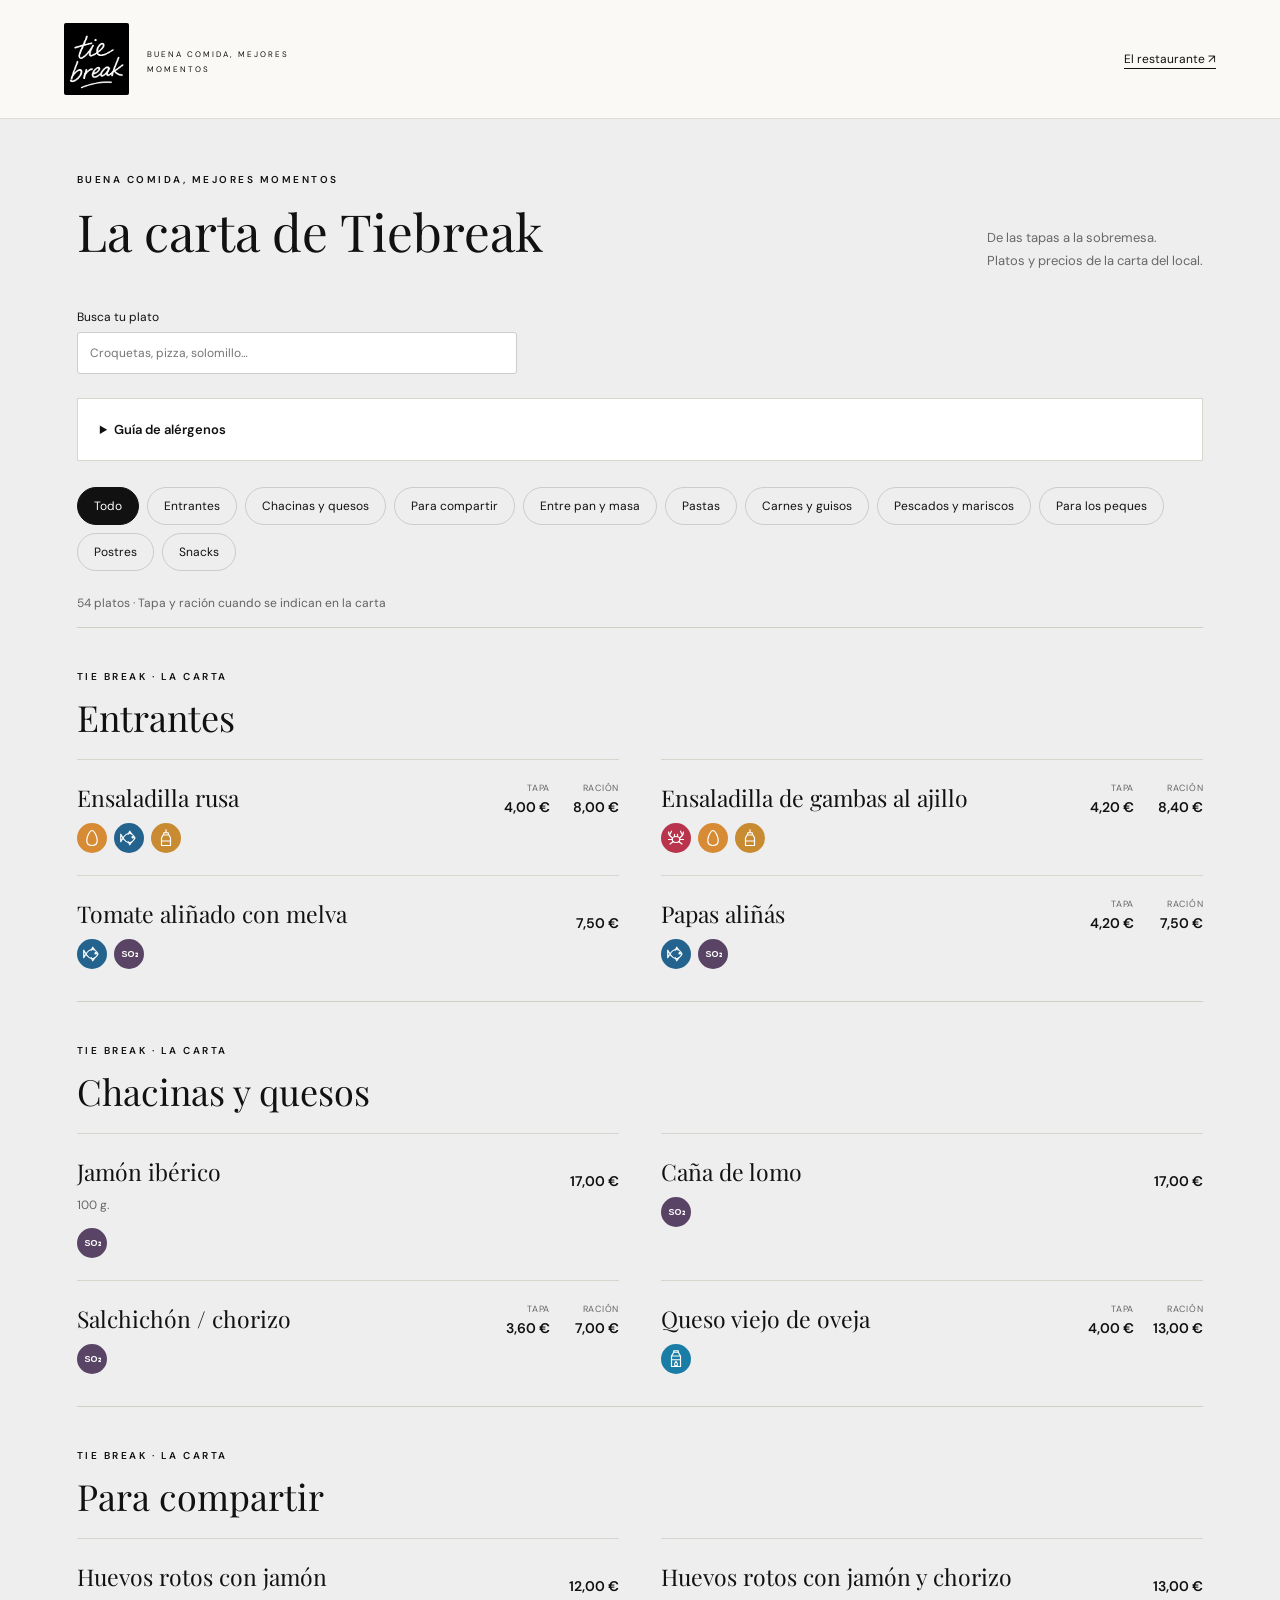
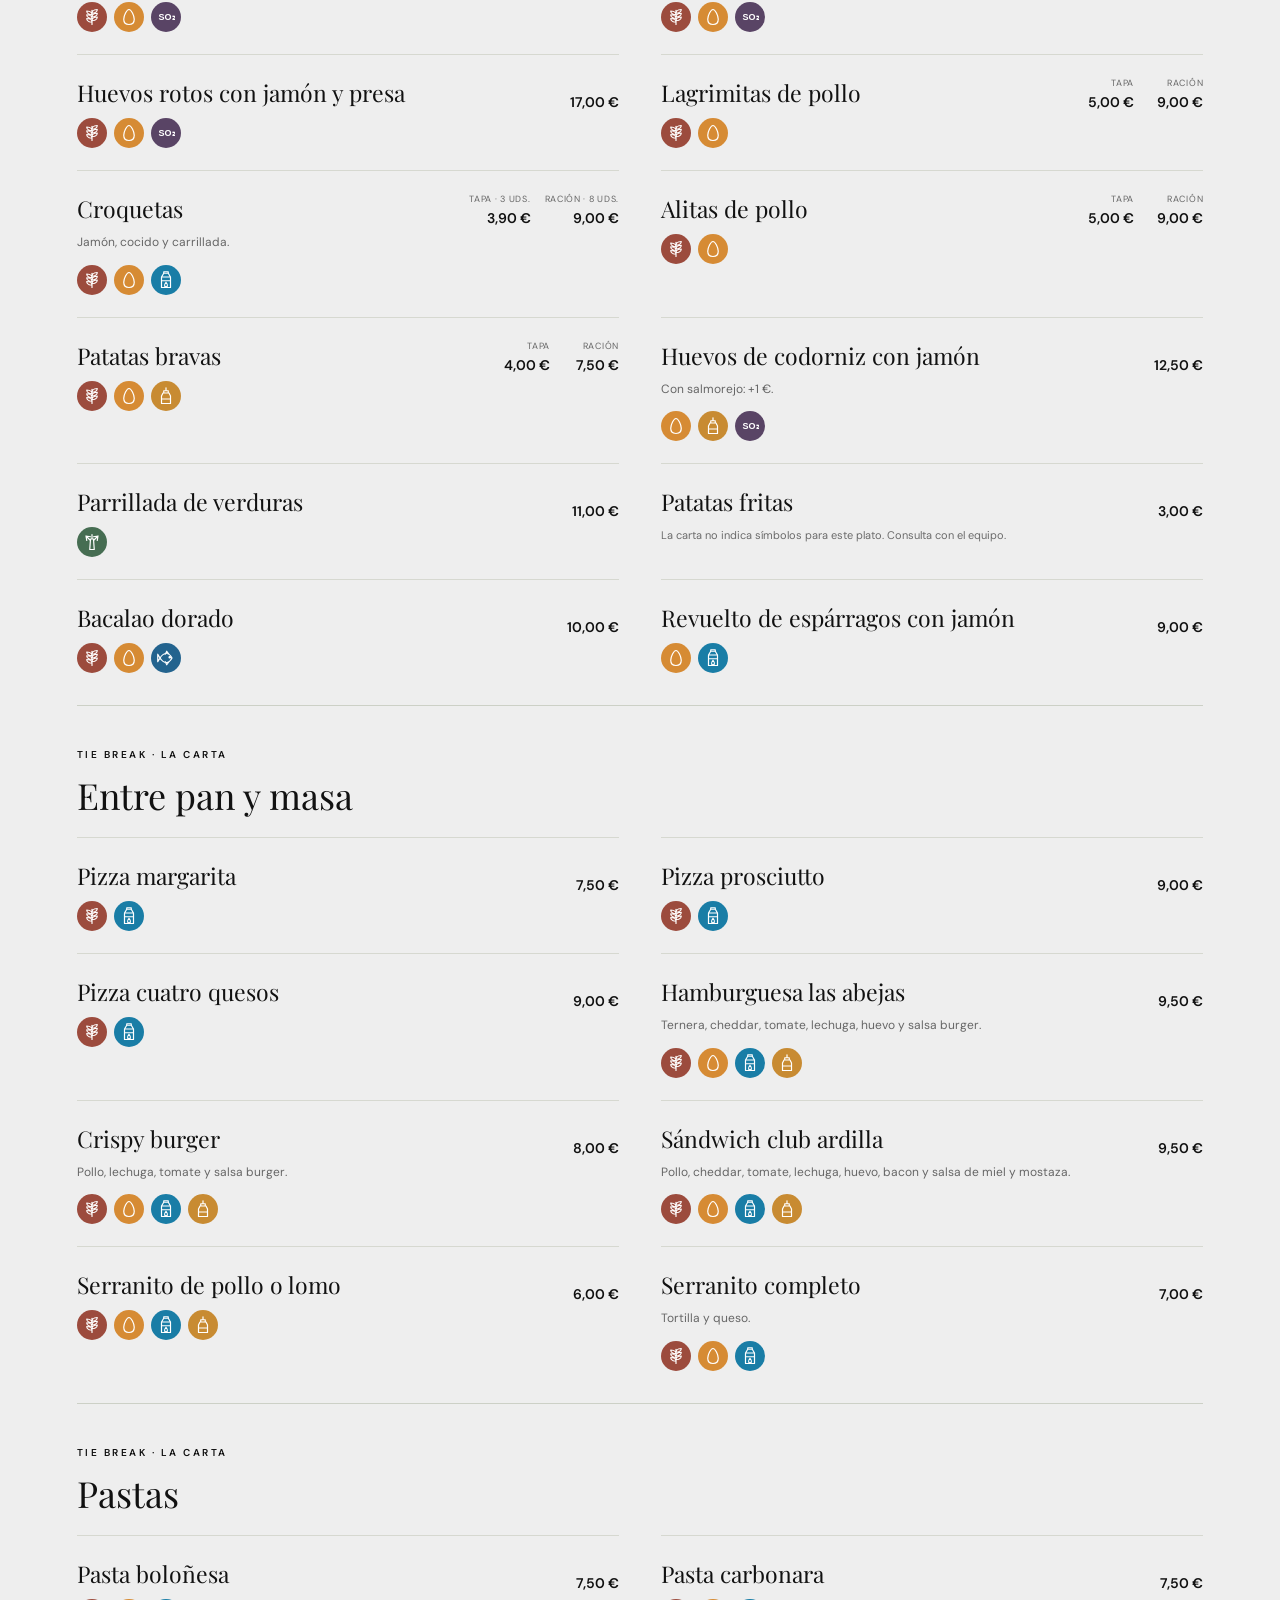
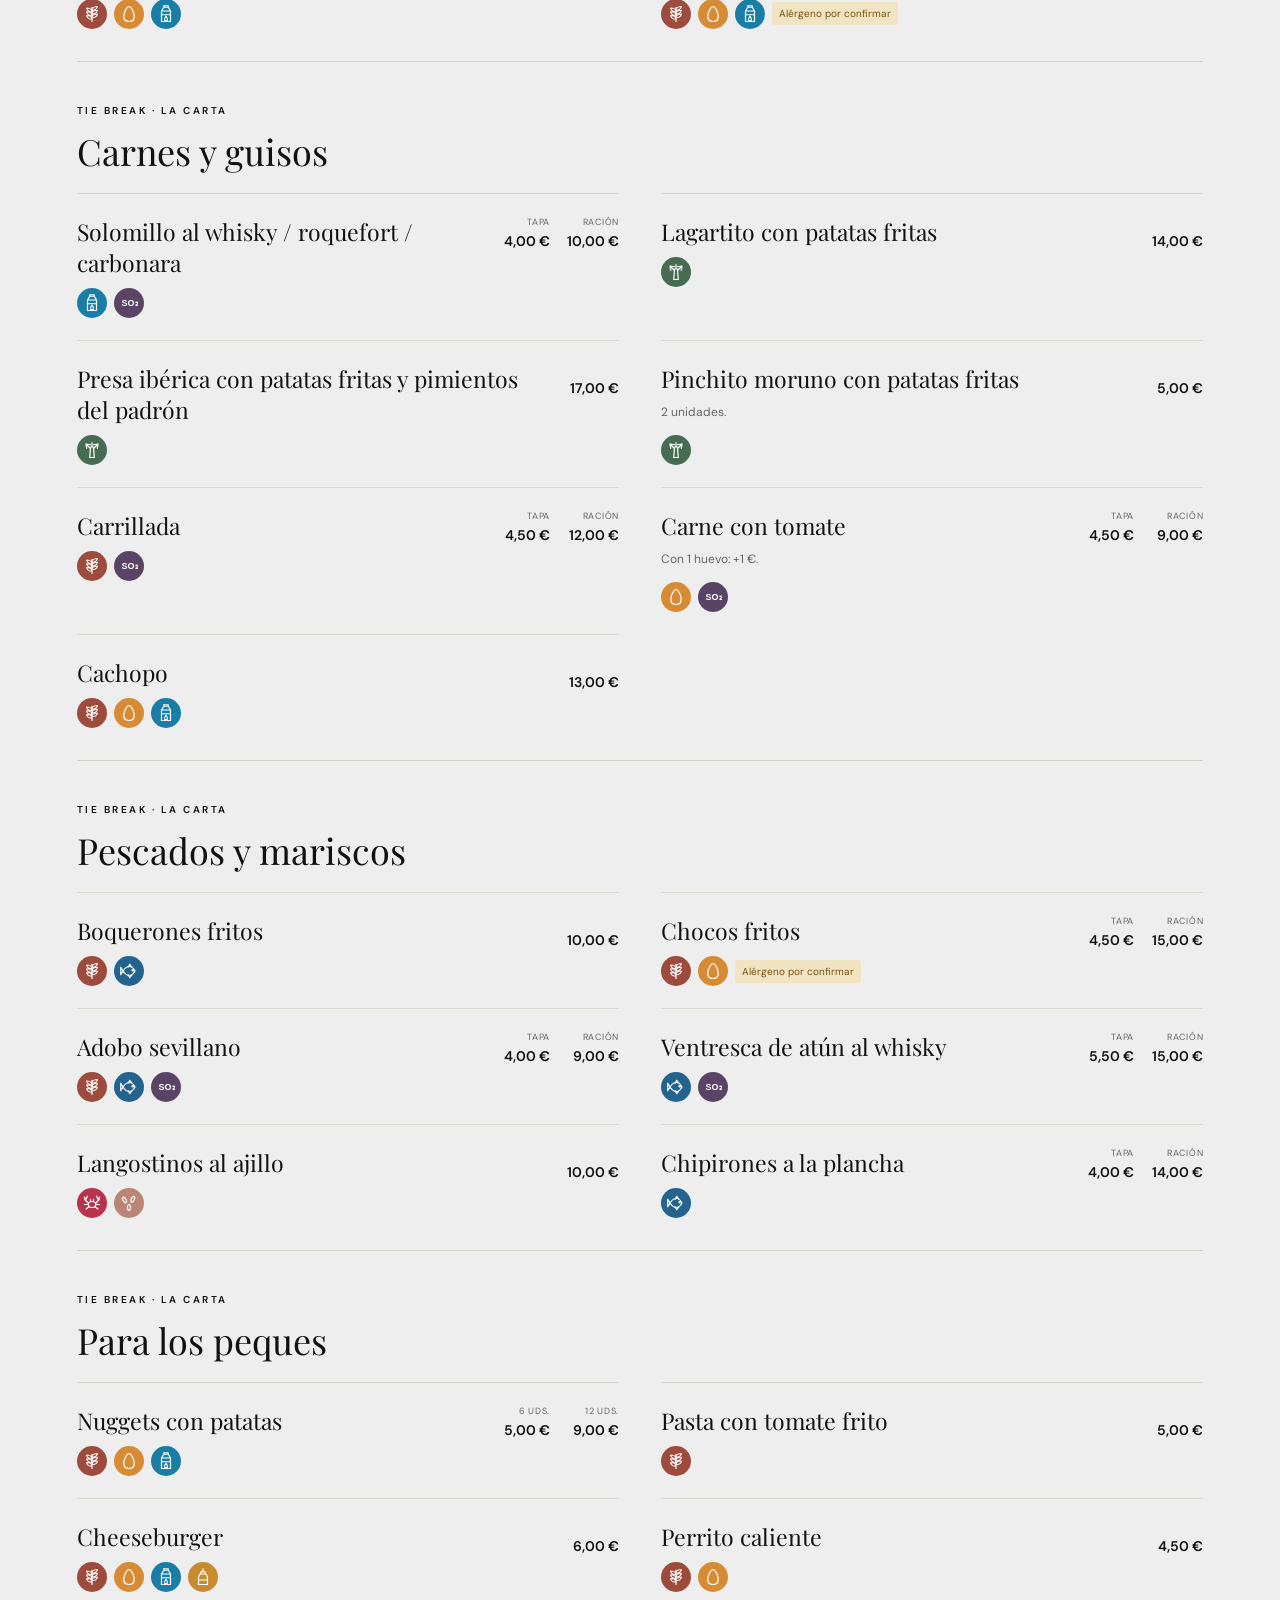
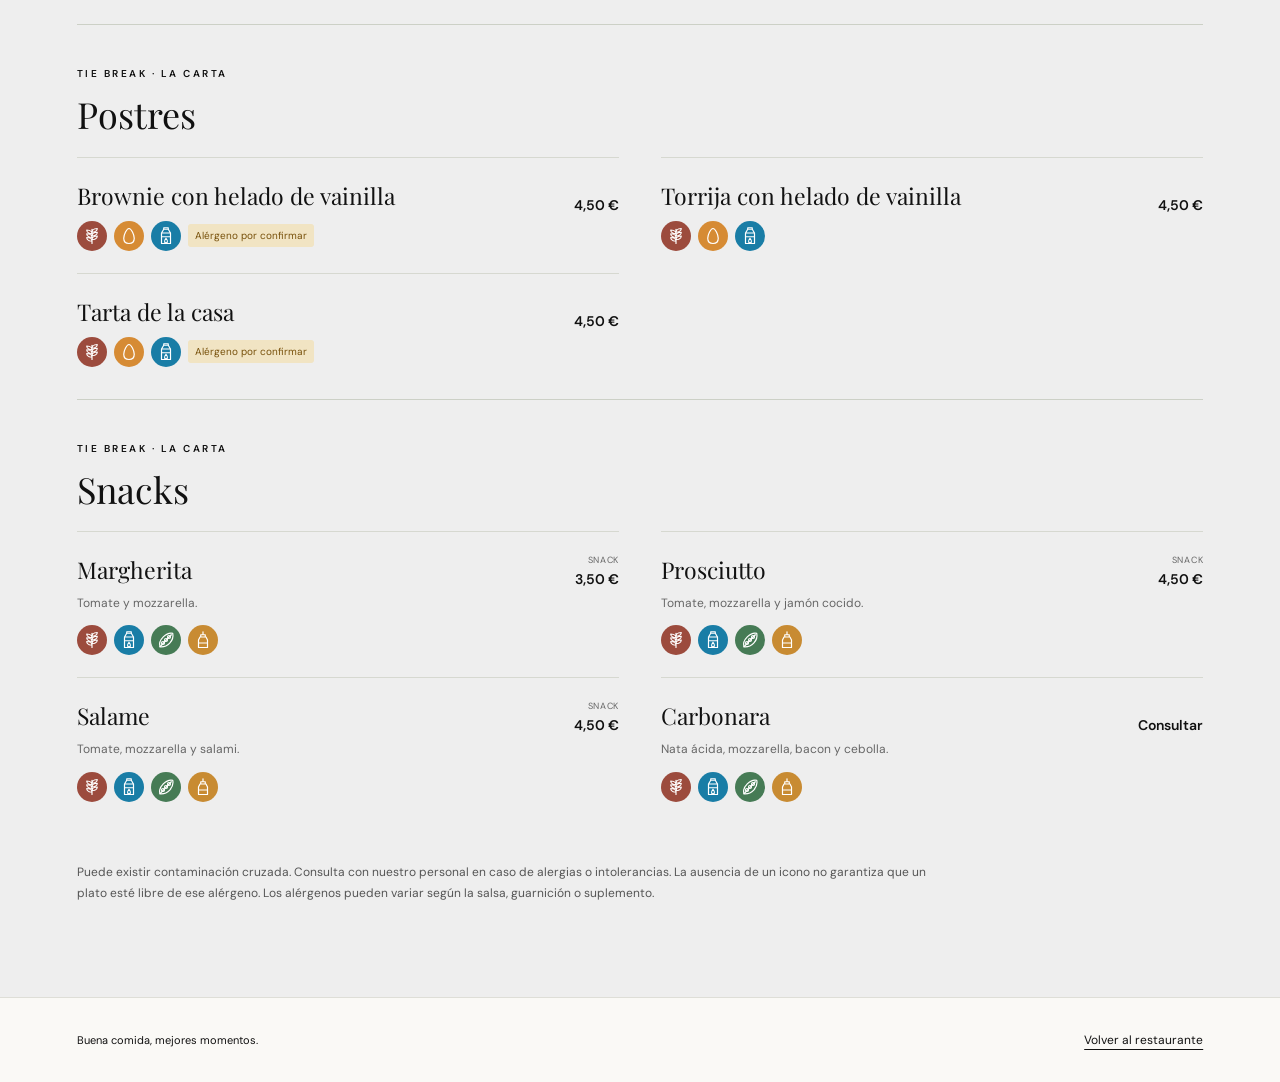
==== carta.html @ eba8cd1f "Simplify menu introduction and allergen guide label" ====
<!doctype html><html lang="es"><head><meta charset="utf-8"><meta name="viewport" content="width=device-width,initial-scale=1"><meta name="theme-color" content="#111"><title>Tiebreak · Restaurante y Club</title><link rel="stylesheet" href="./style.css"><link rel="stylesheet" href="./menu.css"></head><body><header class="compact-header"><a class="brand brand-logo" href="./" aria-label="Tiebreak · Inicio"><img src="./assets/logo.jpg" alt="Tie Break"><span>BUENA COMIDA, MEJORES MOMENTOS</span></a><a href="./" class="quiet">El restaurante ↗</a></header><main id="public" class="table-menu"><section class="menu-section" id="carta"><div class="section-heading"><div><p class="eyebrow">BUENA COMIDA, MEJORES MOMENTOS</p><h2>La carta de Tiebreak</h2></div><p>De las tapas a la sobremesa.<br>Platos y precios de la carta del local.</p></div><div class="menu-toolbar"><label class="menu-search" for="menu-search">Busca tu plato<input id="menu-search" type="search" placeholder="Croquetas, pizza, solomillo…" autocomplete="off"></label></div><details class="allergen-details"><summary>Guía de alérgenos</summary><div class="allergen-legend" id="allergen-legend"></div><p class="muted">Símbolos transcritos de la carta facilitada. Los indicados como «por confirmar» necesitan revisión del local.</p></details><p class="allergen-message" id="allergen-message" role="status" aria-live="polite"></p><div class="filters" id="filters" role="group" aria-label="Categorías de la carta"></div><p class="menu-guide" id="menu-count" role="status" aria-live="polite"></p><div class="menu-catalogue" id="dishes"></div><p class="allergen-warning">Puede existir contaminación cruzada. Consulta con nuestro personal en caso de alergias o intolerancias. La ausencia de un icono no garantiza que un plato esté libre de ese alérgeno. Los alérgenos pueden variar según la salsa, guarnición o suplemento.</p></section></main><footer class="compact-footer"><p>Buena comida, mejores momentos.</p><a class="quiet" href="./">Volver al restaurante</a></footer><script src="./menu-data.js"></script><script src="./menu.js"></script></body></html>
---- style.css ----
@import url('https://fonts.googleapis.com/css2?family=DM+Sans:wght@400;500;600;700&family=Playfair+Display:wght@400;500;600&display=swap');
:root{--green:#153d32;--cream:#f6f4ec;--lime:#dfedaf;--muted:#6b736b}*{box-sizing:border-box}html{scroll-behavior:smooth;scroll-padding-top:100px}body{margin:0;background:var(--cream);color:var(--green);font:15px 'DM Sans',sans-serif}button,input,select,textarea{font:inherit}button,a,input,select,textarea{touch-action:manipulation}a{color:inherit;text-decoration:none}button{cursor:pointer}button:focus-visible,a:focus-visible{outline:3px solid #a0b744;outline-offset:4px}.demo{background:var(--green);color:#e4eccf;text-align:center;padding:9px 15px;font-size:11px;letter-spacing:1px}header{padding:23px 5%;display:flex;align-items:center;justify-content:space-between;background:var(--cream)}.brand{font-size:38px;letter-spacing:-3px;font-style:italic;font-family:Georgia,serif;font-weight:bold}.brand span{display:block;font:8px 'DM Sans',sans-serif;letter-spacing:2px;margin-top:5px}nav{display:flex;align-items:center;gap:28px;font-size:13px}.button{display:inline-block;background:var(--green);color:white;border:0;border-radius:3px;padding:17px 24px;font-weight:500}.small{padding:13px 18px}.quiet{border:0;background:transparent;color:var(--green);font-size:12px;text-decoration:underline;text-underline-offset:5px}.hero{position:relative;min-height:650px;height:76vh;max-height:900px;color:white;margin:0 20px;overflow:hidden}.hero-photo,.hero-shade{position:absolute;width:100%;height:100%;object-fit:cover}.hero-shade{background:linear-gradient(90deg,#08251de8,#08251d60 70%,#08251d20)}.hero-copy{position:relative;padding:100px 6%;max-width:850px}.eyebrow{font-size:10px;letter-spacing:2.5px;font-weight:600;line-height:1.8}h1,h2,h3{font-family:'Playfair Display',Georgia,serif;font-weight:400}h1{font-size:clamp(42px,5.7vw,82px);line-height:1.08;letter-spacing:-2px;margin:22px 0}h2{font-size:clamp(35px,4vw,56px);line-height:1.12;margin:14px 0 25px}.hero-copy>p:not(.eyebrow){line-height:1.9;color:#e3e7de;margin-bottom:32px}.hero .button{background:var(--lime);color:var(--green)}.hero-link{margin-left:28px;font-size:13px;border-bottom:1px solid #ffffff70;padding-bottom:7px}.hero-foot{position:absolute;bottom:28px;left:6%;right:6%;display:flex;justify-content:space-between;border-top:1px solid #ffffff40;padding-top:20px;font-size:10px;letter-spacing:1.5px}.intro{position:relative;text-align:center;padding:90px 20px;max-width:720px;margin:auto}.intro>p:not(.eyebrow){max-width:490px;margin:auto;line-height:1.9;color:var(--muted)}.intro img{width:42px;height:72px;object-fit:cover;margin-top:25px}.menu-section{padding:65px 6% 80px;background:#eceee4}.section-heading{display:flex;align-items:end;justify-content:space-between}.section-heading>p{line-height:1.8;color:var(--muted);font-size:13px}.filters,.tabs{display:flex;gap:8px;flex-wrap:wrap;margin:20px 0 30px}.filters button,.tabs button{border:1px solid #c4cdbe;background:transparent;color:var(--green);border-radius:30px;padding:11px 21px}.filters .active,.tabs .active{background:var(--green);color:white;border-color:var(--green)}.dish-grid{display:grid;grid-template-columns:repeat(3,1fr);gap:26px}.dish{background:var(--cream)}.dish img{width:100%;height:230px;object-fit:cover}.dish-body{padding:22px}.dish-title{display:flex;justify-content:space-between;gap:15px}.dish h3{font-size:24px;margin:0}.dish p{font-size:13px;color:var(--muted);line-height:1.7;margin-bottom:0}.tag{font-size:9px;letter-spacing:1px;display:block;margin-bottom:10px;color:#6c7952}.muted{color:var(--muted);font-size:12px;line-height:1.8}.reservation{padding:90px 8%;display:grid;grid-template-columns:1fr 1fr;gap:80px;background:var(--green);color:var(--cream)}.reservation p{line-height:1.8}.reservation-note{font-size:12px;line-height:1.8;max-width:330px;color:#c5d4c7;margin-top:40px}label{display:block;font-size:12px;margin-bottom:17px}input,select,textarea{display:block;width:100%;border:1px solid #c9d1c3;background:#fffdf6;color:var(--green);padding:12px;border-radius:3px;margin-top:7px;min-width:0}textarea{resize:vertical;min-height:75px}.form-row{display:flex;gap:14px}.form-row>*{flex:1;min-width:0}.reservation .button{background:var(--lime);color:var(--green);width:100%}footer{padding:40px 6%;display:flex;justify-content:space-between;align-items:center;gap:20px}footer p,footer span{font-size:11px}#team{padding:50px 6%;min-height:80vh}.team-heading{display:flex;align-items:center;justify-content:space-between;gap:25px}.team-heading h1{font-size:50px}.notice{padding:16px;background:#e6e8d8;border-left:3px solid #86975a;font-size:12px;line-height:1.7}.stats{display:grid;grid-template-columns:repeat(4,1fr);gap:15px;margin-bottom:25px}.stat,.panel{background:white;padding:25px;border:1px solid #dfe3d8;border-radius:5px}.stat strong{font:40px Georgia;display:block;margin-top:14px}.stat span{font-size:12px;color:var(--muted)}.panel{margin-bottom:20px}.panel h2{font-size:29px}.panel h3{font-size:23px}.table-wrap{overflow:auto}table{width:100%;border-collapse:collapse;text-align:left;white-space:nowrap;font-size:13px}th,td{padding:14px 10px;border-bottom:1px solid #e5e9df}th{font-size:10px;text-transform:uppercase;letter-spacing:1px;color:var(--muted)}td button{background:#eef1e7;color:var(--green);border:1px solid #d4ddce;padding:7px 12px;border-radius:3px;margin:2px}.badge{display:inline-block;padding:5px 10px;border-radius:20px;background:#e9efdc;font-size:11px}.warning{background:#fff0d4;color:#82530a}.team-form{max-width:800px}.split{display:grid;grid-template-columns:1fr 1fr;gap:22px}#toast{position:fixed;bottom:25px;right:25px;background:var(--green);color:white;padding:16px 24px;border-radius:4px;box-shadow:0 4px 25px #0003;display:none;max-width:85vw;z-index:20}[hidden]{display:none!important}@media(min-width:1500px){body{max-width:1800px;margin:auto}}@media(max-width:900px){nav{gap:14px}.hero-copy{padding-top:95px}.dish-grid{grid-template-columns:repeat(2,1fr)}.reservation{gap:30px;padding:60px 6%}.stats{grid-template-columns:repeat(2,1fr)}.split{grid-template-columns:1fr}footer{flex-wrap:wrap}}@media(max-width:600px){header{padding:16px 5%;align-items:flex-start}.brand{font-size:31px}nav{justify-content:flex-end;flex-wrap:wrap;max-width:210px;gap:13px}nav>a:first-child,nav>a:nth-child(2){display:none}nav .button{font-size:11px;padding:10px}.quiet{font-size:11px}.demo{font-size:9px;letter-spacing:.3px}.hero{margin:0 10px;min-height:590px;height:78vh}.hero-copy{padding:80px 7%}.hero-copy h1{font-size:48px}.hero-link{display:block;width:max-content;margin:24px 0}.hero-foot span:last-child{display:none}.hero-foot{font-size:8px}.intro{padding:65px 25px}.section-heading{display:block}.dish-grid{grid-template-columns:1fr;gap:18px}.dish img{height:240px}.filters{gap:6px}.filters button{padding:9px 13px;font-size:12px}.reservation{grid-template-columns:1fr;gap:30px}.reservation-note{margin-top:20px}.form-row{flex-wrap:wrap}.form-row label{flex-basis:40%}.team-heading{display:block}.team-heading h1{font-size:39px}.team-heading .button{margin-bottom:25px}.panel{padding:17px}.stat{padding:18px}.tabs button{font-size:12px;padding:10px 14px}footer{display:block}footer span{line-height:1.8;display:block}}

/* Tie Break brand: original white mark on black. */
:root{--green:#111;--cream:#faf9f6;--lime:#fff;--muted:#686868}
.brand-logo{display:flex;align-items:center;gap:18px;letter-spacing:0}.brand-logo img{width:65px;height:72px;object-fit:cover;object-position:center;background:#000;border-radius:2px}.brand-logo span{max-width:150px;line-height:1.8;letter-spacing:2px;font-size:8px}
.hero-shade{background:linear-gradient(90deg,#000e,#0007 70%,#0003)}.hero-copy>p:not(.eyebrow){color:#e8e8e8}.demo{color:#eee}.menu-section{background:#eee}.filters button,.tabs button{border-color:#ccc}.reservation-note{color:#d4d4d4}.notice{background:#eee;border-color:#111}.badge{background:#ececec}.badge.warning{background:#f2e5c7}.team-tools{display:flex;align-items:center;gap:22px;flex-wrap:wrap;margin:20px 0;font-size:12px}.team-tools span{margin-right:auto;color:#666}.booking-privacy{color:#ddd}.email-preview{margin:18px 0;padding:16px;border:1px solid #ddd;background:#fafafa}.email-preview summary{cursor:pointer;font-size:12px;line-height:1.8}.email-preview pre{white-space:pre-wrap;overflow-wrap:anywhere;font:13px/1.8 'DM Sans',sans-serif}.panel p{line-height:1.8}.panel .notice a{text-decoration:underline}.panel ol{padding-left:20px;line-height:2}button:disabled{opacity:.55;cursor:wait}
dialog{border:1px solid #ddd;border-radius:8px;padding:36px;max-width:470px;width:calc(100% - 30px);color:#111;background:#faf9f6}dialog::backdrop{background:#0009}.dialog-close{position:absolute;right:15px;top:10px;border:0;background:none;font-size:30px}.login-logo{height:100px;width:72px;object-fit:cover}dialog h2{font-size:36px}dialog p{line-height:1.8;font-size:13px}dialog .button{margin-top:16px;width:100%;text-align:center}
@media(max-width:600px){.brand-logo img{width:50px;height:60px}.brand-logo span{display:none}nav{max-width:230px}.team-tools{gap:16px}.hero-copy{padding-top:75px}.email-preview{padding:12px}}

/* Public menu and staff space have separate entry points. */
.compact-header{border-bottom:1px solid #deded7}.table-menu .menu-section{padding-top:42px;min-height:75vh}.compact-footer{padding-top:24px;padding-bottom:24px;border-top:1px solid #deded7}.staff-welcome{min-height:75vh;display:grid;place-items:center;padding:45px 20px}.staff-login-card{max-width:520px;width:100%;background:white;border:1px solid #ddd;padding:45px}.staff-login-card h1{font-size:52px}.staff-login-card>p{line-height:1.8}.staff-login-card .button{display:block;text-align:center;margin:25px 0}.staff-access-note{font-size:11px;color:#777}.staff-login-card .button[hidden]{display:none}@media(max-width:600px){.compact-header{align-items:center}.staff-login-card{padding:30px 24px}.staff-login-card h1{font-size:40px}.table-menu .menu-section{padding-top:28px}}
---- menu.css ----
.menu-toolbar{display:flex;align-items:center;justify-content:space-between;gap:24px;flex-wrap:wrap;margin:24px 0}.menu-search{max-width:440px;flex:1;min-width:230px;margin:0}.menu-search input{background:#fff;margin-top:7px;border-color:#ccc}.menu-reference-links{display:flex;gap:16px;flex-wrap:wrap;font-size:12px}.menu-reference-links a{text-decoration:underline;text-underline-offset:5px}.menu-guide{font-size:12px;line-height:1.8;color:#626262}.menu-catalogue{display:block}.menu-category{padding:30px 0 10px;border-top:1px solid #ccd0c6}.menu-category-title{margin-bottom:20px}.menu-category-title h3{font-size:36px;margin:5px 0 12px;line-height:1.2}.menu-items{display:grid;grid-template-columns:repeat(2,minmax(0,1fr));column-gap:42px}.menu-item{display:flex;justify-content:space-between;gap:18px;padding:22px 0;border-top:1px solid #d6d8d0}.menu-item-main{flex:1;min-width:0}.menu-item h4{font-family:'Playfair Display',Georgia,serif;font-size:23px;font-weight:400;line-height:1.35;margin:0 0 8px}.menu-item p{font-size:12px;line-height:1.7;color:#666;margin:0 0 12px}.menu-prices{display:flex;gap:14px;align-items:start;flex-shrink:0;text-align:right}.menu-prices>div{display:flex;flex-direction:column;min-width:55px}.menu-prices span{font-size:9px;text-transform:uppercase;letter-spacing:.7px;min-height:16px;color:#666}.menu-prices strong{font-size:14px;white-space:nowrap;font-weight:600}.allergen-row{display:flex;align-items:center;gap:7px;flex-wrap:wrap;margin-top:10px}.allergen-badge{position:relative;display:inline-flex;align-items:center;justify-content:center;flex-shrink:0;width:30px;height:30px;min-width:30px;border:0;border-radius:50%;background:var(--allergen-color);color:#fff;cursor:help;padding:6px}.allergen-badge svg{width:100%;height:100%}.allergen-tooltip{display:none;position:absolute;z-index:5;bottom:calc(100% + 7px);left:50%;transform:translateX(-50%);background:#111;color:white;padding:5px 9px;font-size:11px;white-space:nowrap;border-radius:3px;pointer-events:none}.allergen-badge:hover .allergen-tooltip,.allergen-badge:focus .allergen-tooltip{display:block}.allergen-review{font-size:10px;color:#77500a;background:#f1e4c3;padding:5px 7px;border-radius:3px}.allergen-unspecified{font-size:11px;color:#6b6b6b;line-height:1.5}.allergen-details{background:#fff;padding:22px;margin:15px 0 26px;border:1px solid #d6d8d0}.allergen-details summary{font-weight:600;font-size:13px;cursor:pointer}.allergen-legend{display:grid;grid-template-columns:repeat(4,minmax(0,1fr));gap:16px 20px;margin-top:24px}.legend-item{display:flex;align-items:center;gap:9px;font-size:11px}.allergen-message{font-size:12px;min-height:22px;line-height:1.8;margin:16px 0 0;color:#555}.allergen-message:empty{display:none}.menu-empty{padding:30px;text-align:center;background:white}.allergen-warning{font-size:12px;line-height:1.8;color:#555;max-width:850px;margin-top:28px}.menu-section .section-heading>p{max-width:370px}.menu-section .filters{margin-bottom:22px}.menu-section .filters button{font-size:12px;padding:10px 16px}.menu-reference-links a:hover{text-decoration-thickness:2px}
@media(max-width:1100px){.menu-items{grid-template-columns:1fr}.menu-item{padding:22px 0}.menu-category-title h3{font-size:32px}.menu-item h4{font-size:24px}}
@media(max-width:600px){.menu-toolbar{gap:15px}.menu-search{max-width:none;flex-basis:100%}.menu-prices{gap:10px;flex-direction:column}.menu-prices>div{min-width:66px}.menu-prices span{font-size:8px}.menu-prices strong{font-size:14px}.menu-item{gap:12px}.menu-item h4{font-size:21px}.allergen-legend{grid-template-columns:repeat(2,minmax(0,1fr));gap:16px}.allergen-details{padding:17px}.menu-section .filters{gap:7px}.menu-section .filters button{font-size:11px;padding:9px 12px}.allergen-badge{width:32px;height:32px;min-width:32px}.menu-category{padding-top:24px}.menu-section{padding-top:42px}}
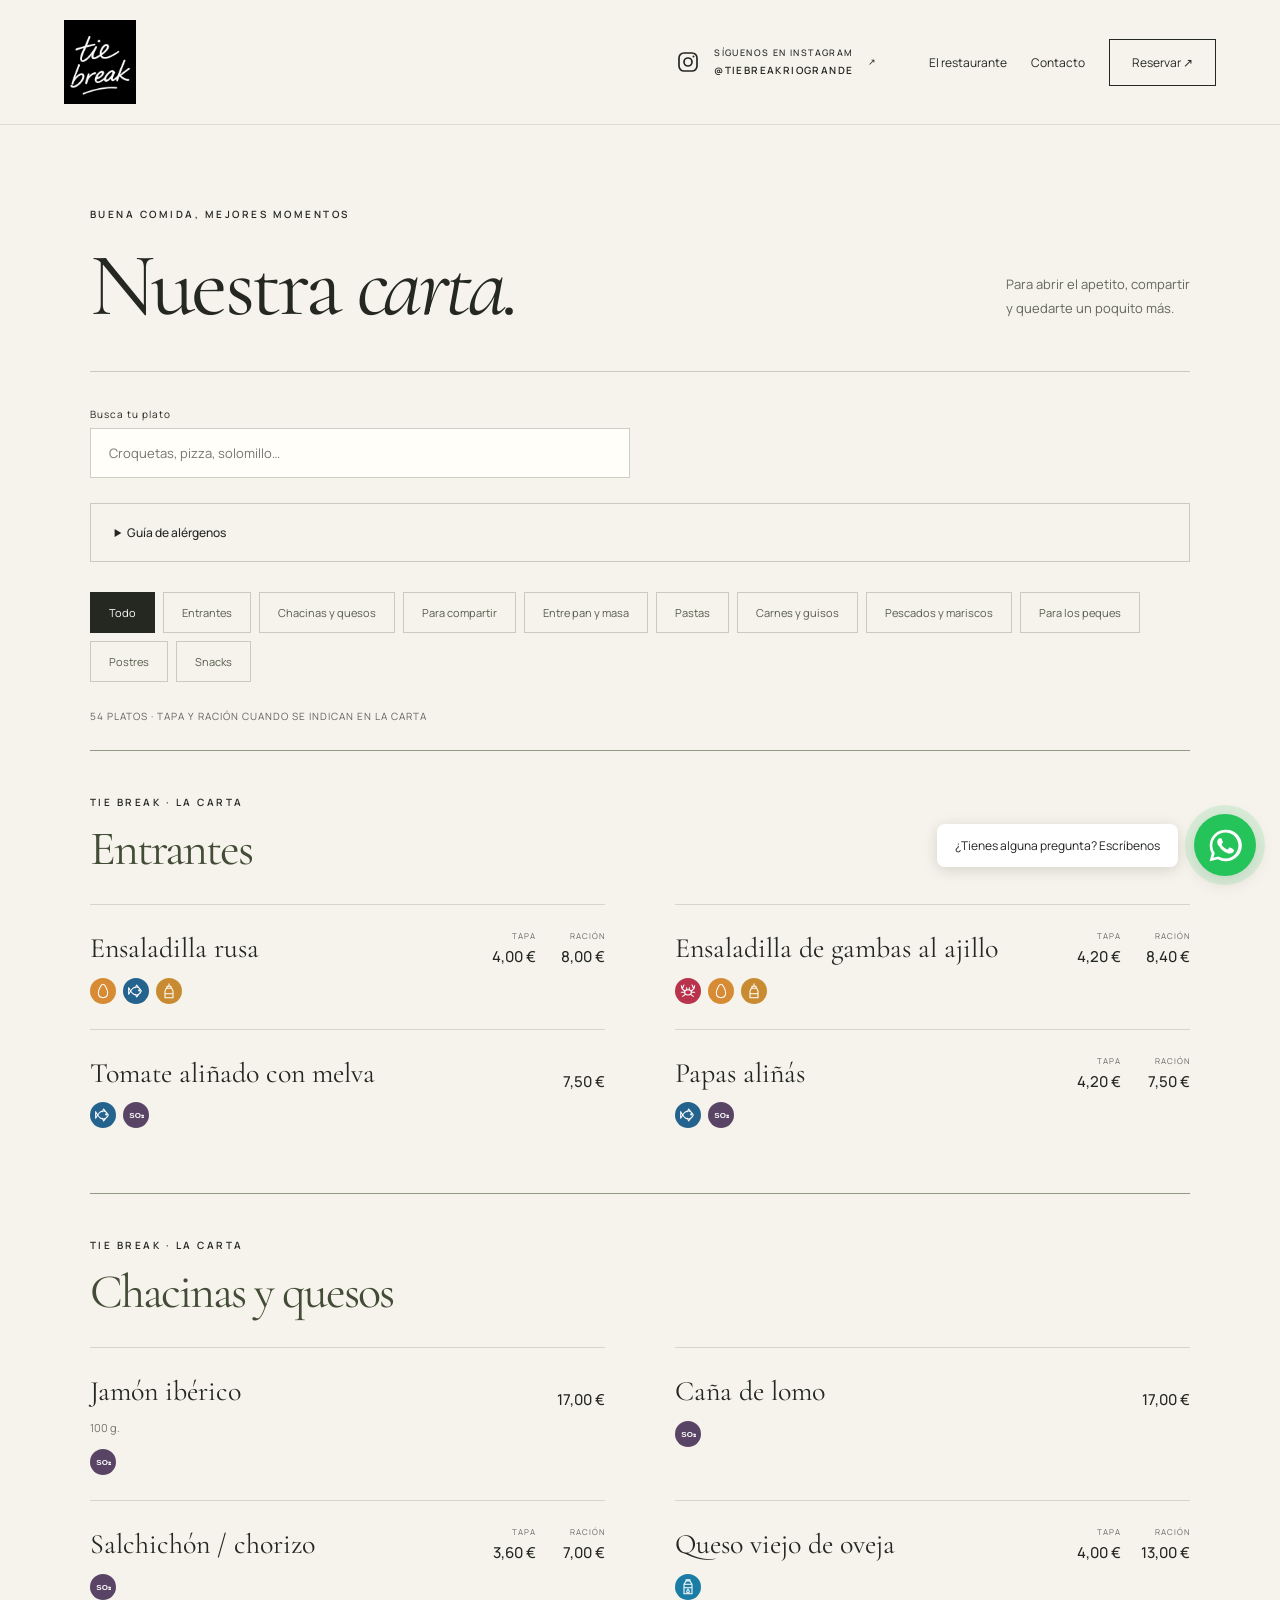
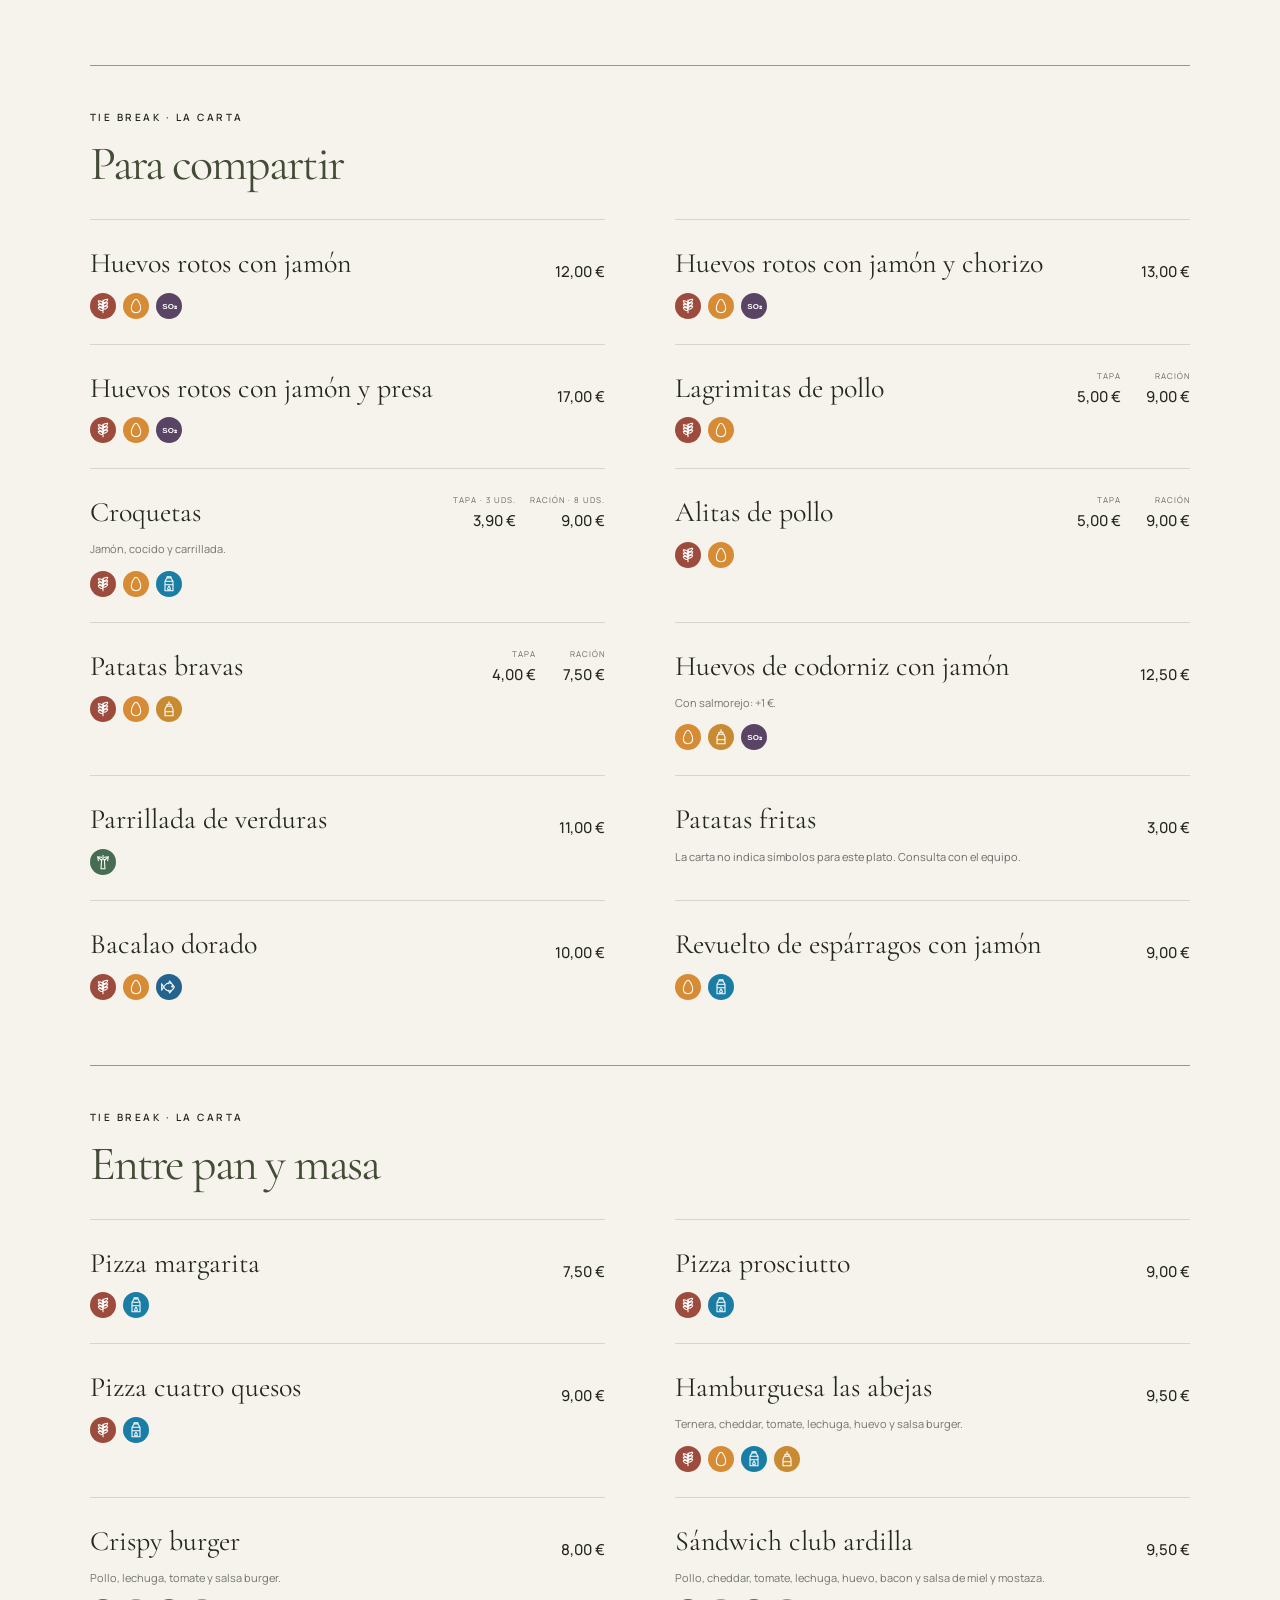
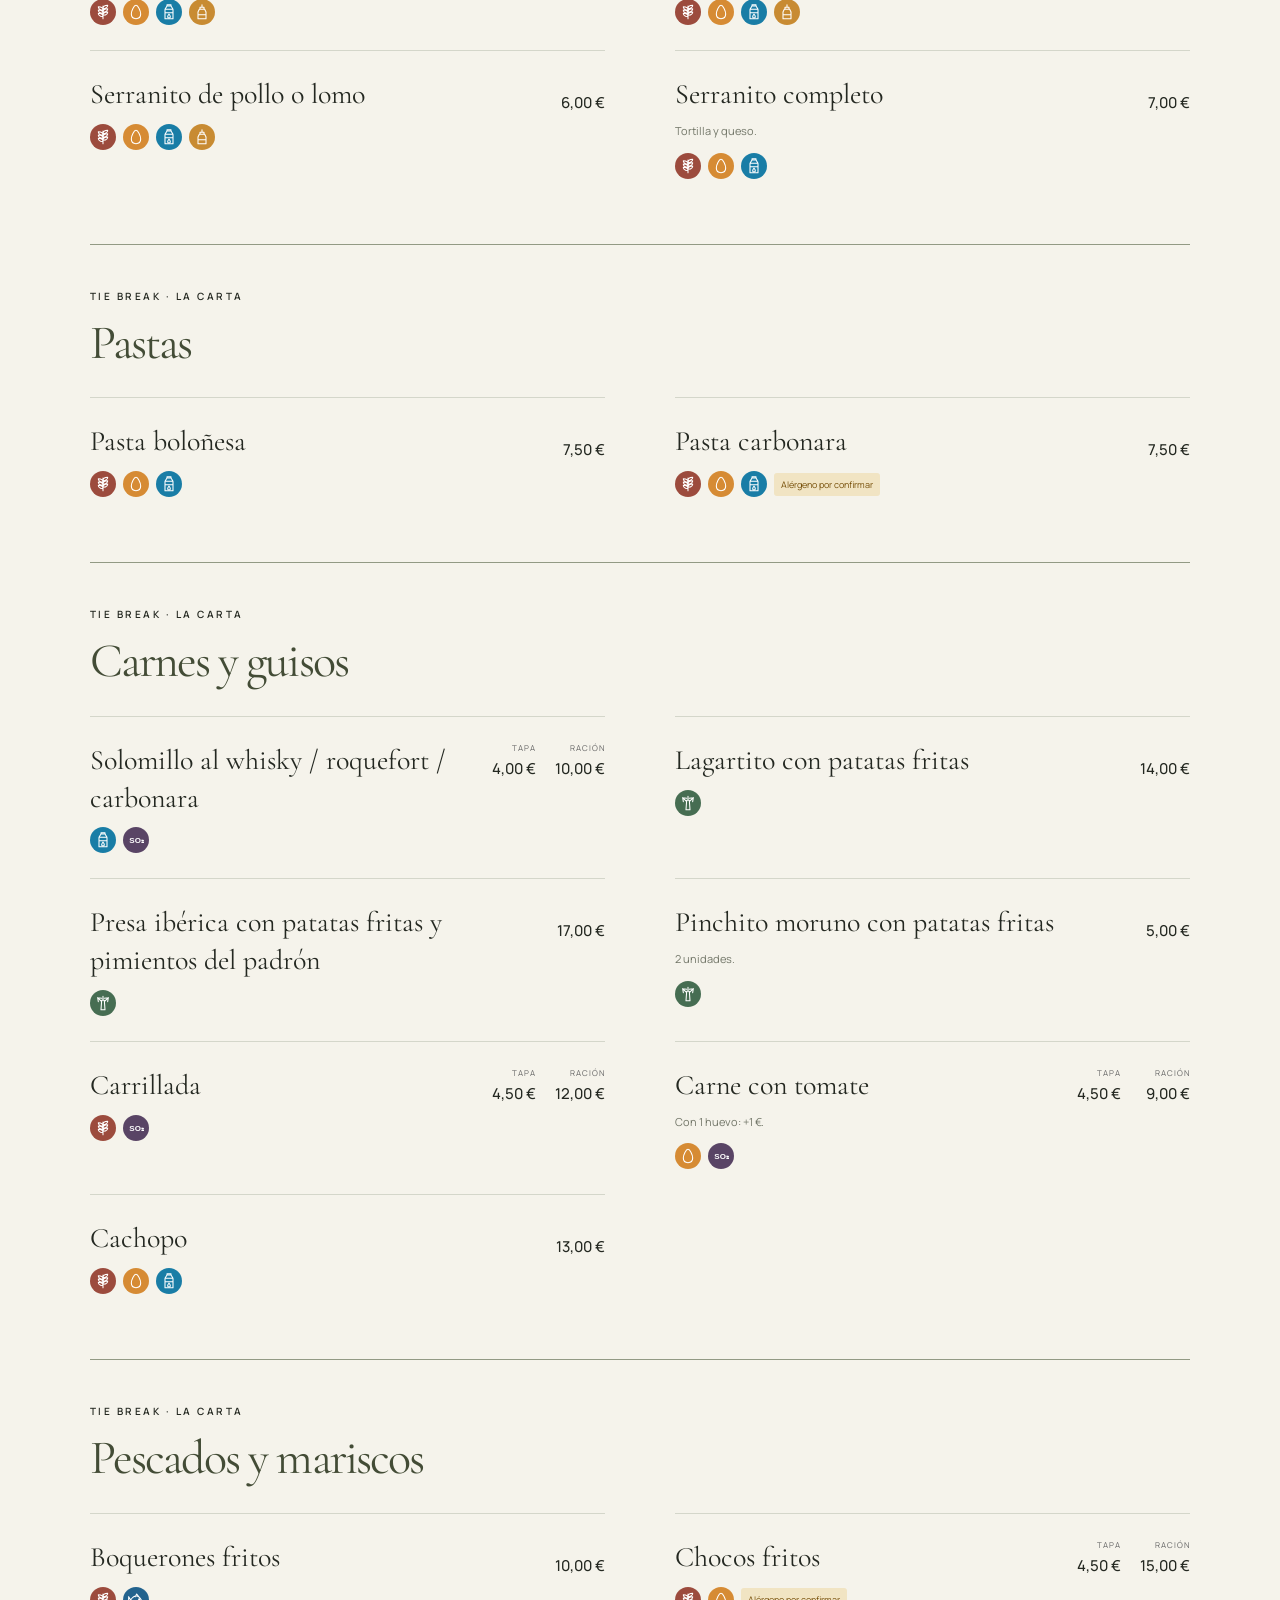
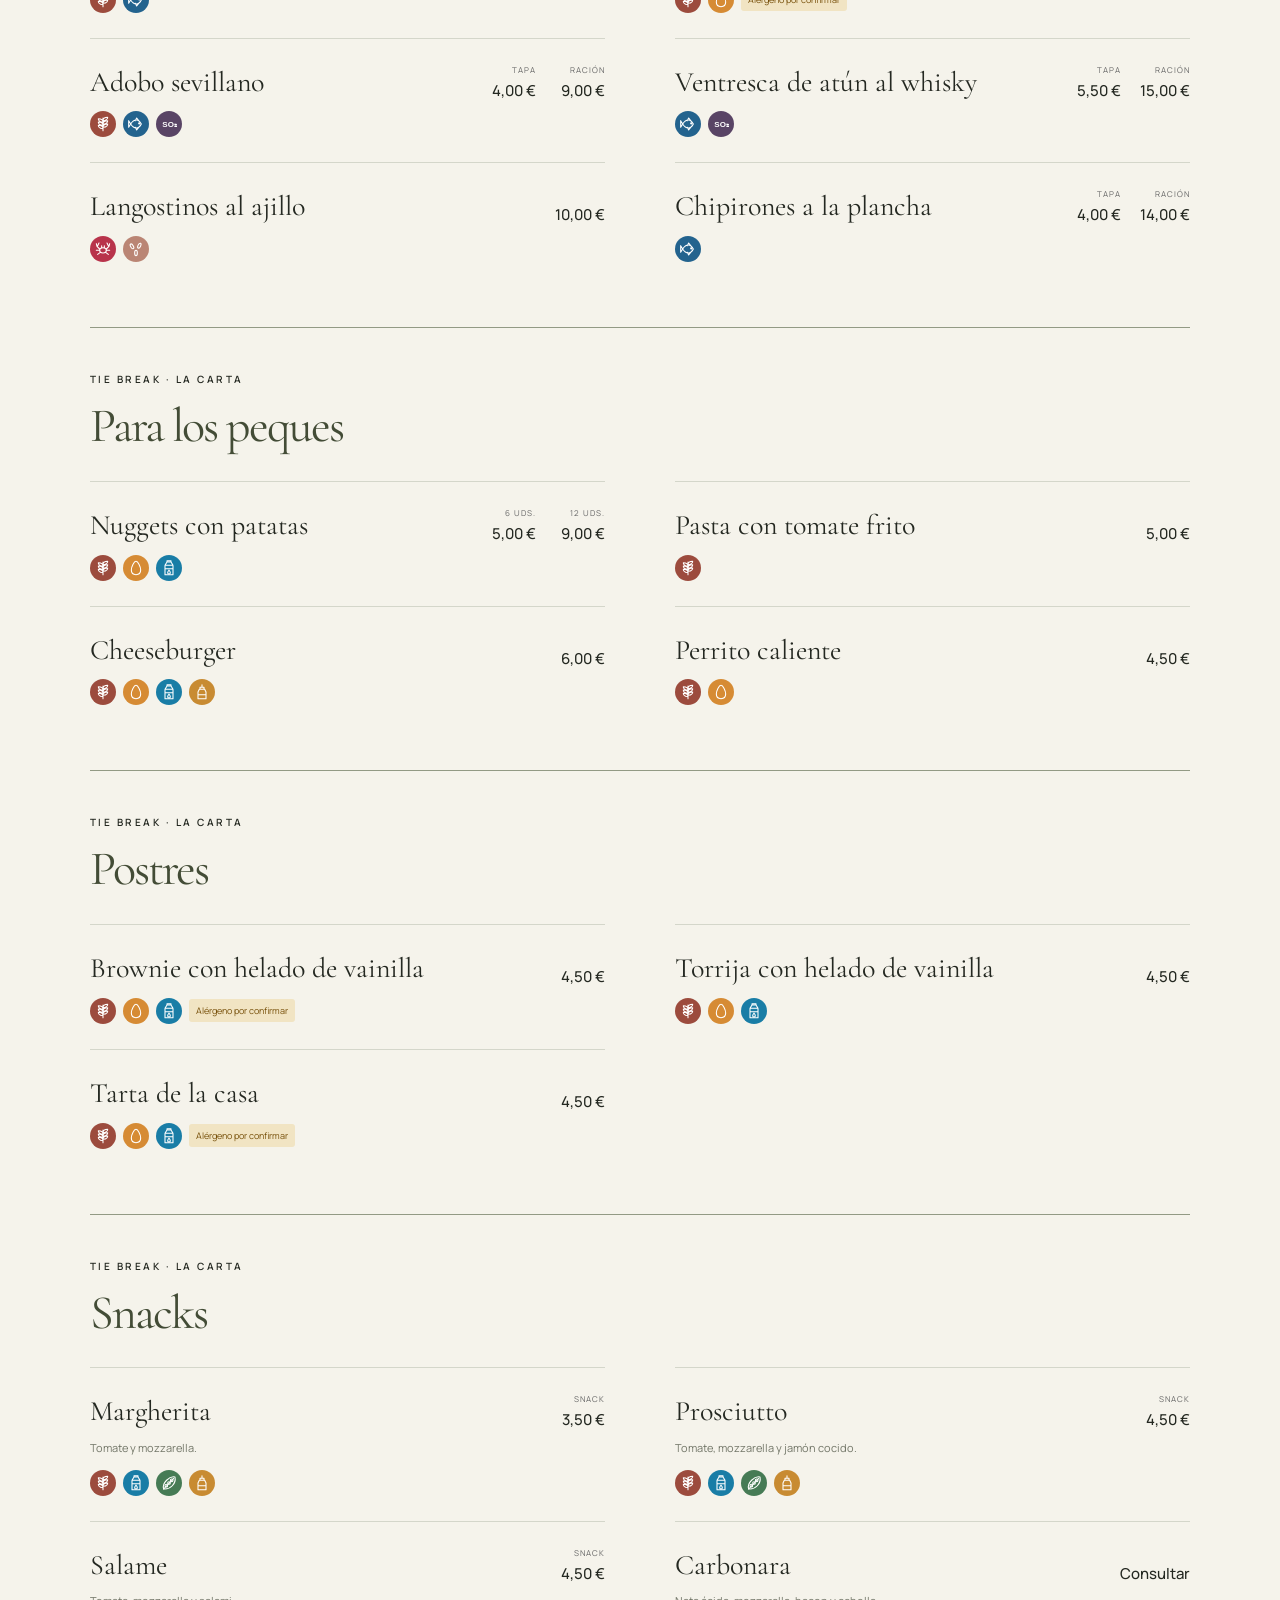
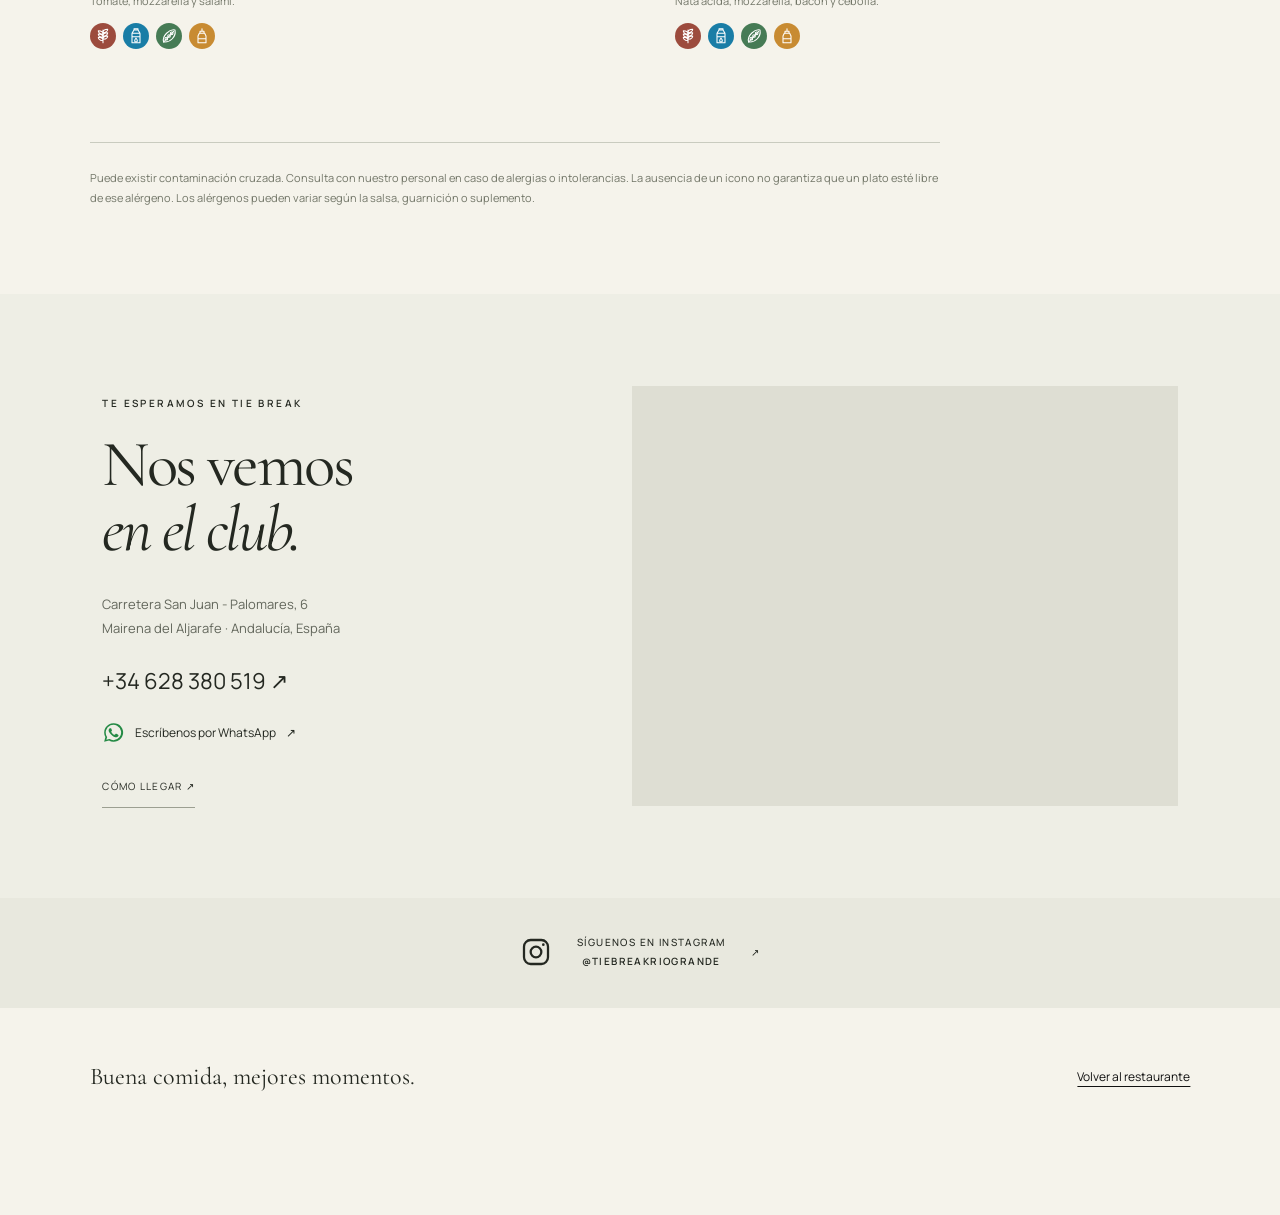
==== commit c46b1adc: "Refresh menu and add Instagram map and WhatsApp contact" ====
--- a/carta.html
+++ b/carta.html
@@ -1 +1 @@
-<!doctype html><html lang="es"><head><meta charset="utf-8"><meta name="viewport" content="width=device-width,initial-scale=1"><meta name="theme-color" content="#111"><title>Tiebreak · Restaurante y Club</title><link rel="stylesheet" href="./style.css"><link rel="stylesheet" href="./menu.css"></head><body><header class="compact-header"><a class="brand brand-logo" href="./" aria-label="Tiebreak · Inicio"><img src="./assets/logo.jpg" alt="Tie Break"><span>BUENA COMIDA, MEJORES MOMENTOS</span></a><a href="./" class="quiet">El restaurante ↗</a></header><main id="public" class="table-menu"><section class="menu-section" id="carta"><div class="section-heading"><div><p class="eyebrow">BUENA COMIDA, MEJORES MOMENTOS</p><h2>La carta de Tiebreak</h2></div><p>De las tapas a la sobremesa.<br>Platos y precios de la carta del local.</p></div><div class="menu-toolbar"><label class="menu-search" for="menu-search">Busca tu plato<input id="menu-search" type="search" placeholder="Croquetas, pizza, solomillo…" autocomplete="off"></label></div><details class="allergen-details"><summary>Guía de alérgenos</summary><div class="allergen-legend" id="allergen-legend"></div><p class="muted">Símbolos transcritos de la carta facilitada. Los indicados como «por confirmar» necesitan revisión del local.</p></details><p class="allergen-message" id="allergen-message" role="status" aria-live="polite"></p><div class="filters" id="filters" role="group" aria-label="Categorías de la carta"></div><p class="menu-guide" id="menu-count" role="status" aria-live="polite"></p><div class="menu-catalogue" id="dishes"></div><p class="allergen-warning">Puede existir contaminación cruzada. Consulta con nuestro personal en caso de alergias o intolerancias. La ausencia de un icono no garantiza que un plato esté libre de ese alérgeno. Los alérgenos pueden variar según la salsa, guarnición o suplemento.</p></section></main><footer class="compact-footer"><p>Buena comida, mejores momentos.</p><a class="quiet" href="./">Volver al restaurante</a></footer><script src="./menu-data.js"></script><script src="./menu.js"></script></body></html>+<!doctype html><html lang="es"><head><meta charset="utf-8"><meta name="viewport" content="width=device-width,initial-scale=1"><meta name="theme-color" content="#111"><title>Nuestra carta · Tie Break</title><link rel="stylesheet" href="./style.css"><link rel="stylesheet" href="./menu.css"><link rel="stylesheet" href="./home.css"><link rel="stylesheet" href="./carta-design.css"><link rel="stylesheet" href="./contact.css"></head><body class="restaurant-home menu-home"><header class="home-header"><a class="home-brand" href="./" aria-label="Tie Break · Inicio"><img src="./assets/logo.jpg" alt="Tie Break"></a><div class="header-instagram"><a class="instagram-link" href="https://www.instagram.com/tiebreakriogrande/" target="_blank" rel="noopener noreferrer"><svg viewBox="0 0 24 24" fill="none" stroke="currentColor" stroke-width="1.7" aria-hidden="true"><rect x="3" y="3" width="18" height="18" rx="5"/><circle cx="12" cy="12" r="4"/><circle cx="17.5" cy="6.5" r="1" fill="currentColor" stroke="none"/></svg><span>SÍGUENOS EN INSTAGRAM<strong>@TIEBREAKRIOGRANDE</strong></span><span aria-hidden="true">↗</span></a></div><nav aria-label="Navegación principal"><a href="./">El restaurante</a><a href="#contacto">Contacto</a><a href="./#reservar" class="home-reserve">Reservar ↗</a></nav></header><main id="public" class="table-menu"><section class="menu-section" id="carta"><div class="section-heading"><div><p class="eyebrow">BUENA COMIDA, MEJORES MOMENTOS</p><h1>Nuestra <em>carta.</em></h1></div><p>Para abrir el apetito, compartir<br>y quedarte un poquito más.</p></div><div class="menu-toolbar"><label class="menu-search" for="menu-search">Busca tu plato<input id="menu-search" type="search" placeholder="Croquetas, pizza, solomillo…" autocomplete="off"></label></div><details class="allergen-details"><summary>Guía de alérgenos</summary><div class="allergen-legend" id="allergen-legend"></div><p class="muted">Símbolos transcritos de la carta facilitada. Los indicados como «por confirmar» necesitan revisión del local.</p></details><p class="allergen-message" id="allergen-message" role="status" aria-live="polite"></p><div class="filters" id="filters" role="group" aria-label="Categorías de la carta"></div><p class="menu-guide" id="menu-count" role="status" aria-live="polite"></p><div class="menu-catalogue" id="dishes"></div><p class="allergen-warning">Puede existir contaminación cruzada. Consulta con nuestro personal en caso de alergias o intolerancias. La ausencia de un icono no garantiza que un plato esté libre de ese alérgeno. Los alérgenos pueden variar según la salsa, guarnición o suplemento.</p></section></main><section class="contact-section" id="contacto"><div class="contact-copy"><p class="overline">TE ESPERAMOS EN TIE BREAK</p><h2>Nos vemos<br><em>en el club.</em></h2><address>Carretera San Juan - Palomares, 6<br>Mairena del Aljarafe · Andalucía, España</address><a class="contact-phone" href="tel:+34628380519">+34 628 380 519 ↗</a><a class="contact-whatsapp" href="https://wa.me/34628380519" target="_blank" rel="noopener noreferrer"><svg viewBox="0 0 32 32" fill="currentColor" aria-hidden="true"><path d="M16 3a13 13 0 0 0-11.3 19.4L3 29l6.8-1.8A13 13 0 1 0 16 3Zm0 23.7a10.7 10.7 0 0 1-5.5-1.5l-.4-.2-4 1.1 1.1-3.9-.3-.4A10.7 10.7 0 1 1 16 26.7Zm5.9-8c-.3-.2-1.9-.9-2.2-1s-.5-.2-.7.2-.8 1-1 1.2-.4.2-.7.1a8.8 8.8 0 0 1-2.6-1.6 10 10 0 0 1-1.8-2.3c-.2-.3 0-.5.1-.7l.5-.6.3-.5c.1-.2 0-.4 0-.6l-1-2.4c-.3-.6-.6-.5-.8-.5h-.7c-.2 0-.6.1-.9.4-.3.4-1.2 1.2-1.2 2.8s1.2 3.1 1.4 3.3 2.4 3.8 5.8 5.3c.8.3 1.5.6 2 .7.8.2 1.5.2 2.1.1.6-.1 1.9-.8 2.2-1.6s.3-1.5.2-1.6-.3-.2-.6-.4Z"/></svg><span>Escríbenos por WhatsApp</span>↗</a><a class="text-link" href="https://www.google.com/maps/search/?api=1&amp;query=Carretera+San+Juan+-+Palomares+6+Mairena+del+Aljarafe+Spain" target="_blank" rel="noopener noreferrer">CÓMO LLEGAR ↗</a></div><iframe title="Ubicación de Tie Break en Google Maps" src="https://maps.google.com/maps?q=Carretera%20San%20Juan%20-%20Palomares%206%20Mairena%20del%20Aljarafe%20Spain&amp;output=embed" loading="lazy" referrerpolicy="no-referrer-when-downgrade" allowfullscreen></iframe></section><section class="instagram-band"><a class="instagram-link" href="https://www.instagram.com/tiebreakriogrande/" target="_blank" rel="noopener noreferrer"><svg viewBox="0 0 24 24" fill="none" stroke="currentColor" stroke-width="1.7" aria-hidden="true"><rect x="3" y="3" width="18" height="18" rx="5"/><circle cx="12" cy="12" r="4"/><circle cx="17.5" cy="6.5" r="1" fill="currentColor" stroke="none"/></svg><span>SÍGUENOS EN INSTAGRAM<strong>@TIEBREAKRIOGRANDE</strong></span><span aria-hidden="true">↗</span></a></section><footer class="compact-footer"><p>Buena comida, mejores momentos.</p><a class="quiet" href="./">Volver al restaurante</a></footer><script src="./menu-data.js"></script><script src="./menu.js"></script><a class="whatsapp-float" href="https://wa.me/34628380519" target="_blank" rel="noopener noreferrer" aria-label="Contactar por WhatsApp al +34 628 380 519"><span class="whatsapp-label">¿Tienes alguna pregunta? Escríbenos</span><span class="whatsapp-circle"><svg viewBox="0 0 32 32" fill="currentColor" aria-hidden="true"><path d="M16 3a13 13 0 0 0-11.3 19.4L3 29l6.8-1.8A13 13 0 1 0 16 3Zm0 23.7a10.7 10.7 0 0 1-5.5-1.5l-.4-.2-4 1.1 1.1-3.9-.3-.4A10.7 10.7 0 1 1 16 26.7Zm5.9-8c-.3-.2-1.9-.9-2.2-1s-.5-.2-.7.2-.8 1-1 1.2-.4.2-.7.1a8.8 8.8 0 0 1-2.6-1.6 10 10 0 0 1-1.8-2.3c-.2-.3 0-.5.1-.7l.5-.6.3-.5c.1-.2 0-.4 0-.6l-1-2.4c-.3-.6-.6-.5-.8-.5h-.7c-.2 0-.6.1-.9.4-.3.4-1.2 1.2-1.2 2.8s1.2 3.1 1.4 3.3 2.4 3.8 5.8 5.3c.8.3 1.5.6 2 .7.8.2 1.5.2 2.1.1.6-.1 1.9-.8 2.2-1.6s.3-1.5.2-1.6-.3-.2-.6-.4Z"/></svg></span></a></body></html>
--- a/home.css
+++ b/home.css
@@ -0,0 +1,5 @@
+@import url('https://fonts.googleapis.com/css2?family=Cormorant+Garamond:ital,wght@0,400;0,500;0,600;1,400;1,500&family=Manrope:wght@400;500;600;700&display=swap');
+.restaurant-home{--paper:#f5f3eb;--ink:#242821;--accent:#666c51;background:var(--paper);color:var(--ink);font-family:Manrope,Arial,sans-serif;max-width:none}.restaurant-home h1,.restaurant-home h2,.restaurant-home h3{font-family:'Cormorant Garamond',Georgia,serif;font-weight:400;letter-spacing:-.04em}.restaurant-home em{font-weight:400}.home-header{padding:20px 5%;min-height:120px;background:var(--paper);border-bottom:1px solid #deded3}.home-brand{display:inline-flex}.home-brand img{width:72px;height:84px;object-fit:cover}.home-header nav{gap:36px;font-size:12px}.home-header nav a{padding:12px 0}.home-header .home-reserve{padding:14px 22px;border:1px solid var(--ink)}.home-reserve span{margin-left:28px}.home-hero{position:relative;margin:26px 3%;height:720px;max-height:82svh;min-height:540px;display:grid;place-items:center;color:var(--ink);overflow:hidden}.cover-photo{position:absolute;width:100%;height:100%;object-fit:cover}.home-hero:before{content:'';position:absolute;inset:0;background:#0003;z-index:1}.hero-center{position:relative;z-index:2;text-align:center;background:#f5f3ebec;padding:48px 64px;max-width:calc(100% - 48px)}.overline{font:600 10px/1.8 Manrope,Arial,sans-serif;letter-spacing:2.4px}.hero-center h1{font-size:clamp(50px,5.3vw,84px);line-height:.98;margin:25px 0}.hero-center>p:not(.overline){font-size:12px;margin:22px 0 28px}.editorial-button{display:inline-flex;align-items:center;justify-content:space-between;gap:50px;padding:18px 26px;background:var(--ink);color:#fff;font-size:10px;letter-spacing:1.4px;border:1px solid var(--ink);transition:background .2s}.editorial-button:hover{background:var(--accent)}.hero-bottom{position:absolute;z-index:2;bottom:24px;left:28px;right:28px;display:flex;justify-content:space-between;color:white;font-size:9px;letter-spacing:1.5px}.home-welcome{text-align:center;padding:110px 24px 120px;max-width:900px;margin:auto}.home-welcome h2{font-size:clamp(44px,5vw,76px);margin:22px 0 32px;line-height:1.02}.welcome-text{max-width:550px;margin:0 auto 34px;font-size:14px;line-height:1.9;color:#62665b}.welcome-text p+p{margin-top:16px}.text-link{display:inline-flex;gap:45px;border-bottom:1px solid #9c9f91;padding-bottom:12px;font-size:10px;letter-spacing:1.3px;line-height:1.8}.home-story{display:grid;grid-template-columns:1fr 1fr;background:#e8e8de}.story-image{position:relative;min-height:610px}.story-image img{width:100%;height:100%;position:absolute;object-fit:cover}.story-image>span{position:absolute;bottom:25px;left:30px;color:white;font-size:9px;letter-spacing:2px}.story-copy{padding:90px 12%;align-self:center}.story-copy h2{font-size:clamp(42px,4.3vw,68px);line-height:1.04;margin:25px 0}.story-copy>p:not(.overline){font-size:14px;line-height:1.9;color:#62665b;margin-bottom:35px}.home-menu{padding:110px 8%;display:grid;grid-template-columns:1fr 1.2fr;gap:12%}.menu-intro h2{font-size:70px;line-height:.95;margin:24px 0}.menu-intro>p:not(.overline){font-size:13px;line-height:1.9;max-width:320px;color:#62665b;margin:30px 0}.qr-preview{display:block;font-size:10px;margin-top:20px;text-decoration:underline;text-underline-offset:4px}.menu-chapters{align-self:center}.menu-chapters>a{display:flex;align-items:center;gap:25px;border-top:1px solid #c9cbbf;padding:32px 0}.menu-chapters>a:last-child{border-bottom:1px solid #c9cbbf}.menu-chapters>a>span{font-size:10px;color:#777}.menu-chapters h3{font-size:36px;margin:0 0 8px;line-height:1}.menu-chapters p{font-size:11px;color:#62665b;line-height:1.7;margin:0}.menu-chapters b{margin-left:auto;font-weight:400;font-size:20px}.home-quote{background:#e8e8de;text-align:center;padding:85px 8%}.home-quote h2{font-size:clamp(54px,6vw,90px);line-height:1.05;margin:25px 0 55px}.experience-list{display:grid;grid-template-columns:repeat(3,1fr);max-width:1000px;margin:auto;gap:25px}.experience-list>div+div{border-left:1px solid #c6cabb}.experience-list span{font-size:9px;letter-spacing:2px}.experience-list p{font-size:12px;line-height:1.9;color:#62665b}.restaurant-home .reservation{background:var(--paper);color:var(--ink);padding:100px 8%;gap:10%;border-bottom:1px solid #d7d9ce}.restaurant-home .reservation h2{font-size:72px;line-height:.95}.restaurant-home .reservation>div>p:not(.eyebrow){font-size:13px;color:#62665b}.restaurant-home .reservation-note{color:#6e7267;border-top:1px solid #c9cbbf;padding-top:20px}.restaurant-home label{font-size:10px;letter-spacing:.4px}.restaurant-home input,.restaurant-home select,.restaurant-home textarea{background:#fffef9;border:1px solid #cdcec4;border-radius:0;padding:14px;font-size:13px}.restaurant-home .reservation .button{background:var(--ink);color:white;border-radius:0;letter-spacing:1px;font-size:11px}.restaurant-home .booking-privacy{color:#6e7267;font-size:10px}.home-footer{display:grid;grid-template-columns:1.4fr 1fr 1fr;gap:60px;padding:55px 8% 25px}.home-footer p,.home-footer a:not(.home-brand){font-size:11px;line-height:1.9}.home-footer .footer-note{color:#777}.home-footer>div>a:not(.home-brand){display:block;margin:12px 0}.footer-bottom{grid-column:1/-1;display:flex;justify-content:space-between;border-top:1px solid #d7d9ce;padding-top:22px;gap:20px}.footer-bottom span{font-size:9px;color:#777}.restaurant-home a:focus-visible{outline:2px solid var(--accent);outline-offset:6px}
+@media(max-width:800px){.home-header{min-height:95px;padding:14px 5%}.home-brand img{width:55px;height:64px}.home-header nav{max-width:none;gap:20px}.home-hero{min-height:540px;height:72svh;margin:15px}.hero-center{padding:40px 30px}.home-story{grid-template-columns:1fr}.story-image{min-height:390px}.story-copy{padding:65px 8%}.home-menu{gap:7%;padding:75px 6%}.menu-intro h2{font-size:58px}.menu-chapters>a{gap:16px}.menu-chapters h3{font-size:30px}.restaurant-home .reservation{padding:75px 6%;gap:35px}.restaurant-home .reservation h2{font-size:60px}.home-footer{gap:30px;padding:45px 6% 25px}}
+@media(max-width:600px){.home-header nav>a:first-child{display:none}.home-header nav>a:nth-child(2){display:block}.home-header nav{gap:16px}.home-header nav a{font-size:10px}.home-header .home-reserve{padding:12px}.home-reserve span{margin-left:12px}.home-hero{min-height:530px;max-height:none;height:76svh}.hero-center{max-width:calc(100% - 30px);width:100%;padding:40px 18px}.hero-center h1{font-size:49px;letter-spacing:-2px}.hero-center>p:not(.overline){font-size:11px;line-height:1.8}.overline{font-size:9px;letter-spacing:1.8px}.hero-bottom{left:18px;right:18px;font-size:8px}.hero-bottom>span{display:none}.hero-bottom>a{margin-left:auto}.home-welcome{padding:70px 25px 80px}.home-welcome h2{font-size:47px}.welcome-text{font-size:13px}.story-image{min-height:350px}.story-copy h2{font-size:48px}.home-menu{grid-template-columns:1fr;padding:70px 8%;gap:40px}.menu-intro h2{font-size:60px}.menu-chapters h3{font-size:34px}.home-quote{padding:65px 7%}.home-quote h2{font-size:60px;margin-bottom:38px}.experience-list{grid-template-columns:1fr;gap:20px}.experience-list>div+div{border-left:0;border-top:1px solid #c6cabb;padding-top:25px}.experience-list p{margin-bottom:0}.restaurant-home .reservation{padding:65px 8%;grid-template-columns:1fr;gap:35px}.restaurant-home .reservation h2{font-size:60px}.restaurant-home .form-row{gap:12px}.restaurant-home .form-row label{flex-basis:42%}.home-footer{grid-template-columns:1fr 1fr;gap:30px;padding:45px 8% 25px}.home-footer>div:first-child{grid-column:1/-1}.home-footer .footer-bottom{display:block}.footer-bottom span{display:block;margin-bottom:10px}.text-link{gap:22px}.restaurant-home .reservation-note{max-width:none}.restaurant-home{overflow-wrap:break-word}}
+@media(prefers-reduced-motion:reduce){html{scroll-behavior:auto}.editorial-button{transition:none}}
--- a/carta-design.css
+++ b/carta-design.css
@@ -0,0 +1 @@
+.menu-home{background:#f5f3eb}.menu-home .menu-section{background:transparent;padding:70px 7% 75px;max-width:1450px;margin:auto}.menu-home .section-heading{border-bottom:1px solid #c9cbbf;padding-bottom:38px;margin-bottom:35px}.menu-home .section-heading h1{font-size:clamp(60px,7vw,100px);line-height:.95;margin:20px 0 5px}.menu-home .section-heading>p{font-size:13px;color:#62665b}.menu-home .menu-toolbar{margin:25px 0}.menu-home .menu-search{max-width:540px;font-size:10px;letter-spacing:1px}.menu-home .menu-search input{background:#fffef9;border-radius:0;padding:15px 18px;font-size:13px;letter-spacing:0}.menu-home .allergen-details{background:transparent;border:1px solid #c9cbbf;padding:20px 24px}.menu-home .allergen-details summary{font-size:12px;font-weight:500}.menu-home .filters{gap:8px;margin:30px 0 20px}.menu-home .filters button{border-radius:0;border:1px solid #c9cbbf;background:transparent;color:#565c4c;font-size:11px;padding:12px 18px}.menu-home .filters button.active{background:#242821;color:#fff;border-color:#242821}.menu-home .menu-guide{font-size:10px;letter-spacing:1px;text-transform:uppercase;padding:5px 0 15px}.menu-home .menu-category{padding:32px 0 40px;border-top:1px solid #929a84}.menu-home .menu-category-title h3{font-size:48px;margin:0 0 25px;color:#434c36}.menu-home .menu-items{column-gap:70px}.menu-home .menu-item{padding:25px 0;border-color:#d4d6ca}.menu-home .menu-item h4{font-family:'Cormorant Garamond',Georgia,serif;font-size:28px;color:#242821}.menu-home .menu-item p{font-size:11px;color:#727668}.menu-home .menu-prices strong{font-weight:500;font-size:15px}.menu-home .menu-prices span{font-size:8px;letter-spacing:1px}.menu-home .allergen-badge{width:26px;height:26px;min-width:26px;padding:5px}.menu-home .allergen-review{font-size:9px}.menu-home .allergen-warning{border-top:1px solid #c9cbbf;padding-top:25px;font-size:11px;color:#727668}.menu-home .compact-footer{background:#f5f3eb;border:0;padding:30px 7% 100px}.menu-home .compact-footer p{font-family:'Cormorant Garamond',Georgia,serif;font-size:24px}@media(max-width:600px){.menu-home .menu-section{padding:45px 7% 55px}.menu-home .section-heading{padding-bottom:20px;margin-bottom:25px}.menu-home .section-heading h1{font-size:64px}.menu-home .section-heading>p{margin:24px 0 0;font-size:12px}.menu-home .filters{gap:7px}.menu-home .filters button{font-size:10px;padding:11px 12px}.menu-home .menu-category-title h3{font-size:38px}.menu-home .menu-item h4{font-size:26px}.menu-home .menu-item{gap:12px;padding:23px 0}.menu-home .menu-prices strong{font-size:14px}.menu-home .menu-category{padding-bottom:28px}.menu-home .allergen-details{padding:18px}.menu-home .allergen-badge{width:30px;height:30px;min-width:30px}.menu-home .menu-prices>div{min-width:61px}}
--- a/contact.css
+++ b/contact.css
@@ -0,0 +1 @@
+.header-instagram{margin-left:auto;margin-right:40px}.instagram-link{display:inline-flex;align-items:center;gap:14px;color:inherit}.instagram-link svg{width:24px;height:24px;flex-shrink:0}.instagram-link span{font:500 9px/1.9 Manrope,Arial,sans-serif;letter-spacing:1.4px}.instagram-link strong{display:block;font-weight:600;font-size:10px}.instagram-band{background:#e8e8de;text-align:center;padding:35px 20px}.instagram-band .instagram-link{gap:25px}.instagram-band .instagram-link svg{width:32px;height:32px}.instagram-band .instagram-link span{font-size:10px}.contact-section{display:grid;grid-template-columns:1fr 1.2fr;background:#eeeee5;gap:7%;padding:90px 8%;align-items:center}.contact-section h2{font-size:65px;line-height:1;margin:20px 0 30px}.contact-section address{font-style:normal;font-size:13px;line-height:1.9;color:#62665b}.contact-phone{display:block;font-size:22px;margin:25px 0}.contact-whatsapp{display:flex;align-items:center;gap:10px;font-size:12px;margin:0 0 30px}.contact-whatsapp svg{width:23px;height:23px;color:#248a45}.contact-section iframe{width:100%;height:420px;border:0;background:#deded3}.whatsapp-float{position:fixed;z-index:40;right:24px;bottom:24px;display:flex;align-items:center;gap:16px}.whatsapp-circle{display:grid;place-items:center;width:62px;height:62px;border-radius:50%;background:#25c45a;color:white;box-shadow:0 0 0 9px #25c45a20,0 5px 20px #0002}.whatsapp-circle svg{width:39px;height:39px}.whatsapp-label{padding:13px 18px;background:white;color:#202520;box-shadow:0 3px 15px #0002;border-radius:8px;font-size:12px}.home-footer{padding-bottom:100px}.compact-footer{padding-bottom:110px}.home-header{flex-wrap:wrap;gap:12px}.home-header nav{gap:24px}@media(max-width:1100px){.header-instagram{margin-right:15px}.header-instagram .instagram-link span{font-size:8px;letter-spacing:.5px}.header-instagram .instagram-link strong{font-size:9px}.home-header nav{gap:18px}}@media(max-width:800px){.header-instagram{order:3;flex-basis:100%;margin:0;text-align:center;border-top:1px solid #deded3;padding-top:10px}.header-instagram .instagram-link span{font-size:8px;letter-spacing:1px}.header-instagram .instagram-link strong{display:inline;font-size:9px;margin-left:8px}.header-instagram .instagram-link svg{width:18px;height:18px}.contact-section{padding:65px 7%;gap:35px;grid-template-columns:1fr}.contact-section iframe{height:340px}.contact-section h2{font-size:54px}.whatsapp-label{display:none}.whatsapp-float{right:22px;bottom:22px}.whatsapp-circle{width:54px;height:54px}.whatsapp-circle svg{width:34px;height:34px}.home-header nav>a[href="#contacto"]{display:block}.home-header nav{gap:14px}}@media(max-width:400px){.header-instagram .instagram-link{gap:8px}.header-instagram .instagram-link strong{margin-left:5px}.home-header nav>a[href="#contacto"]{display:none}}
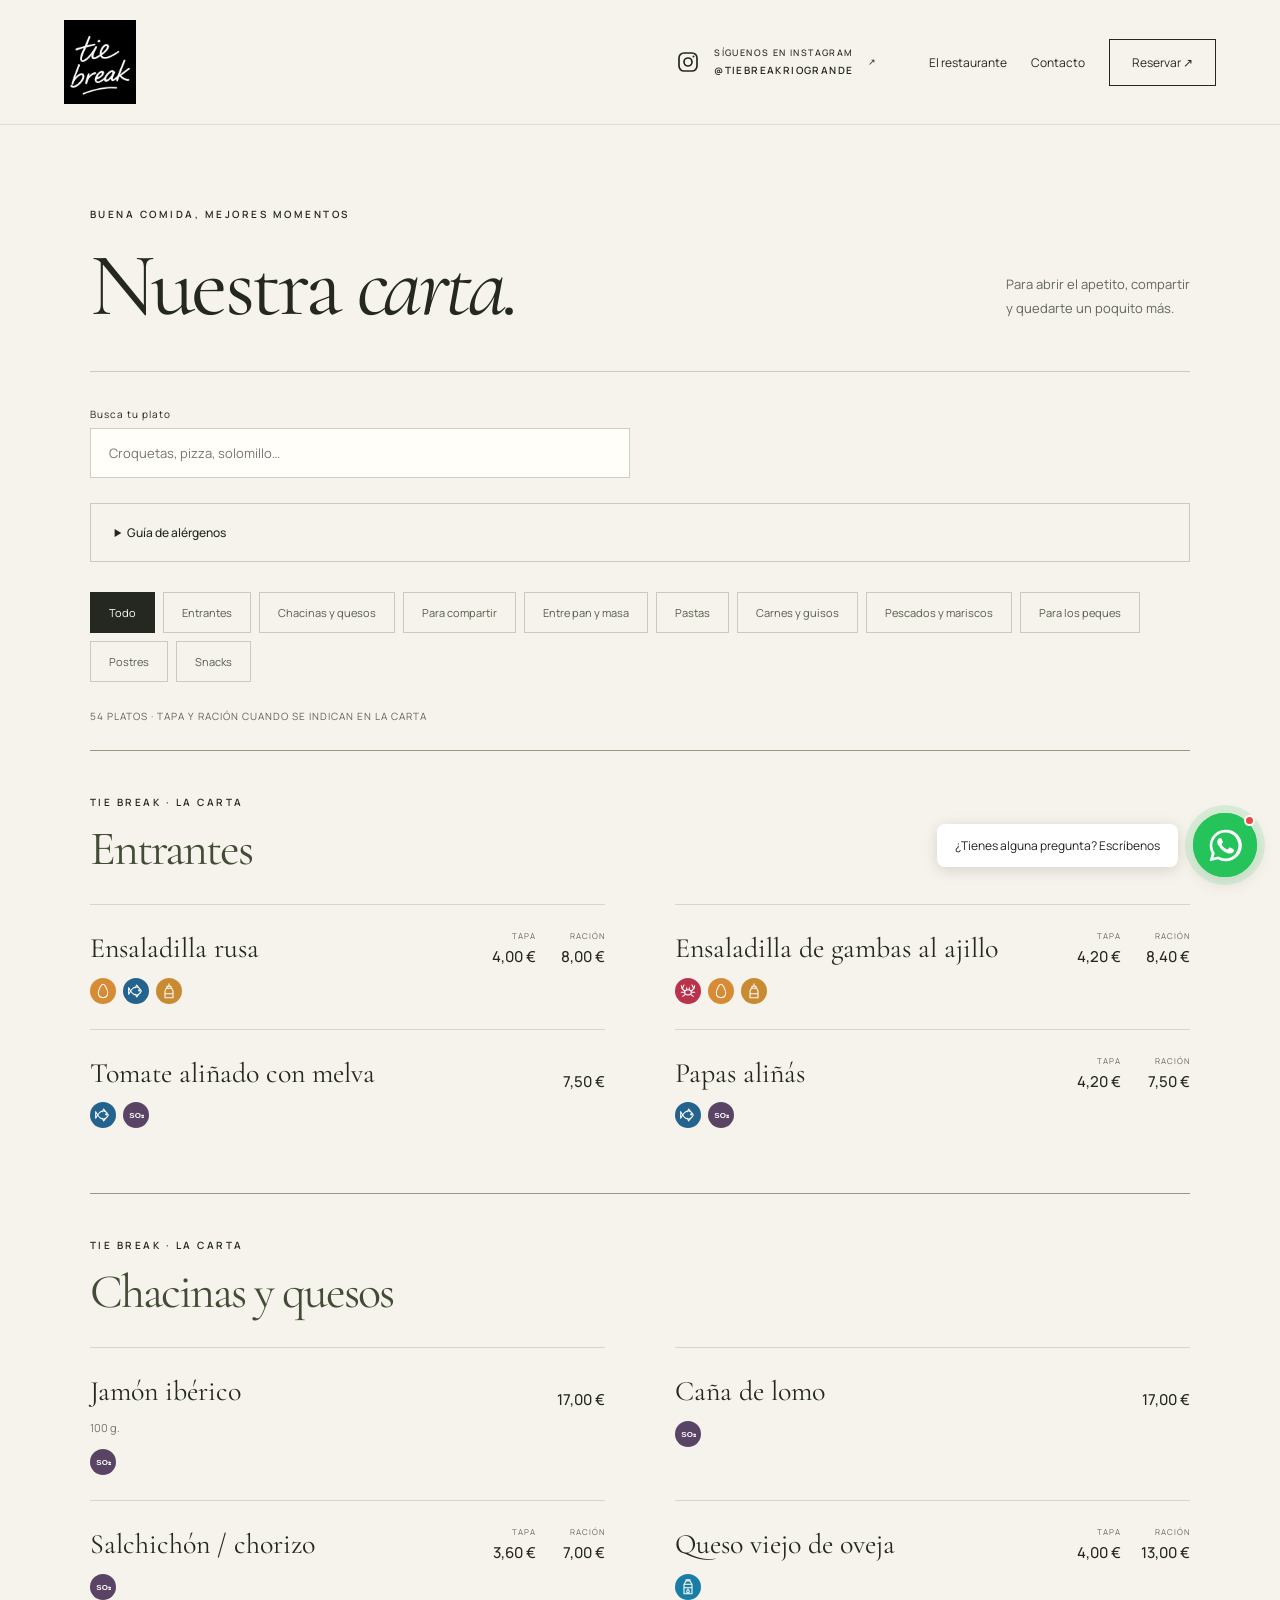
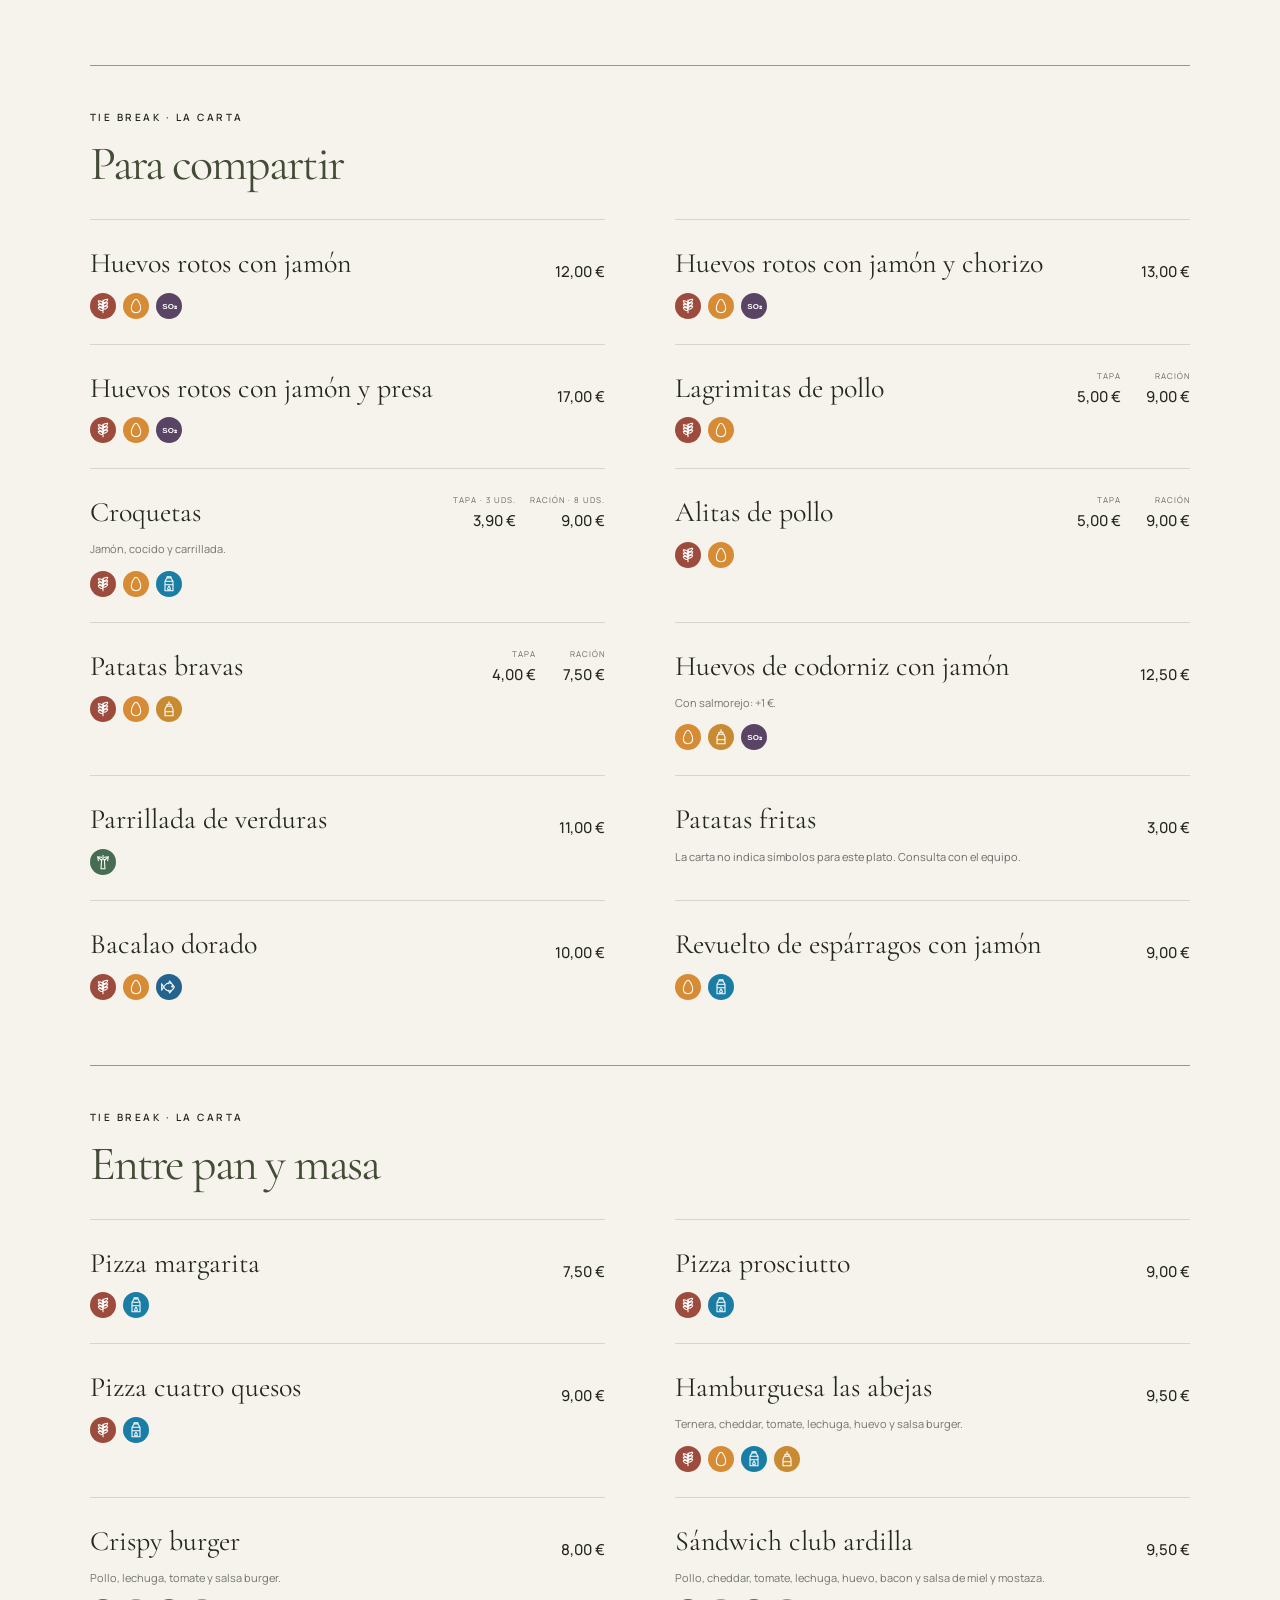
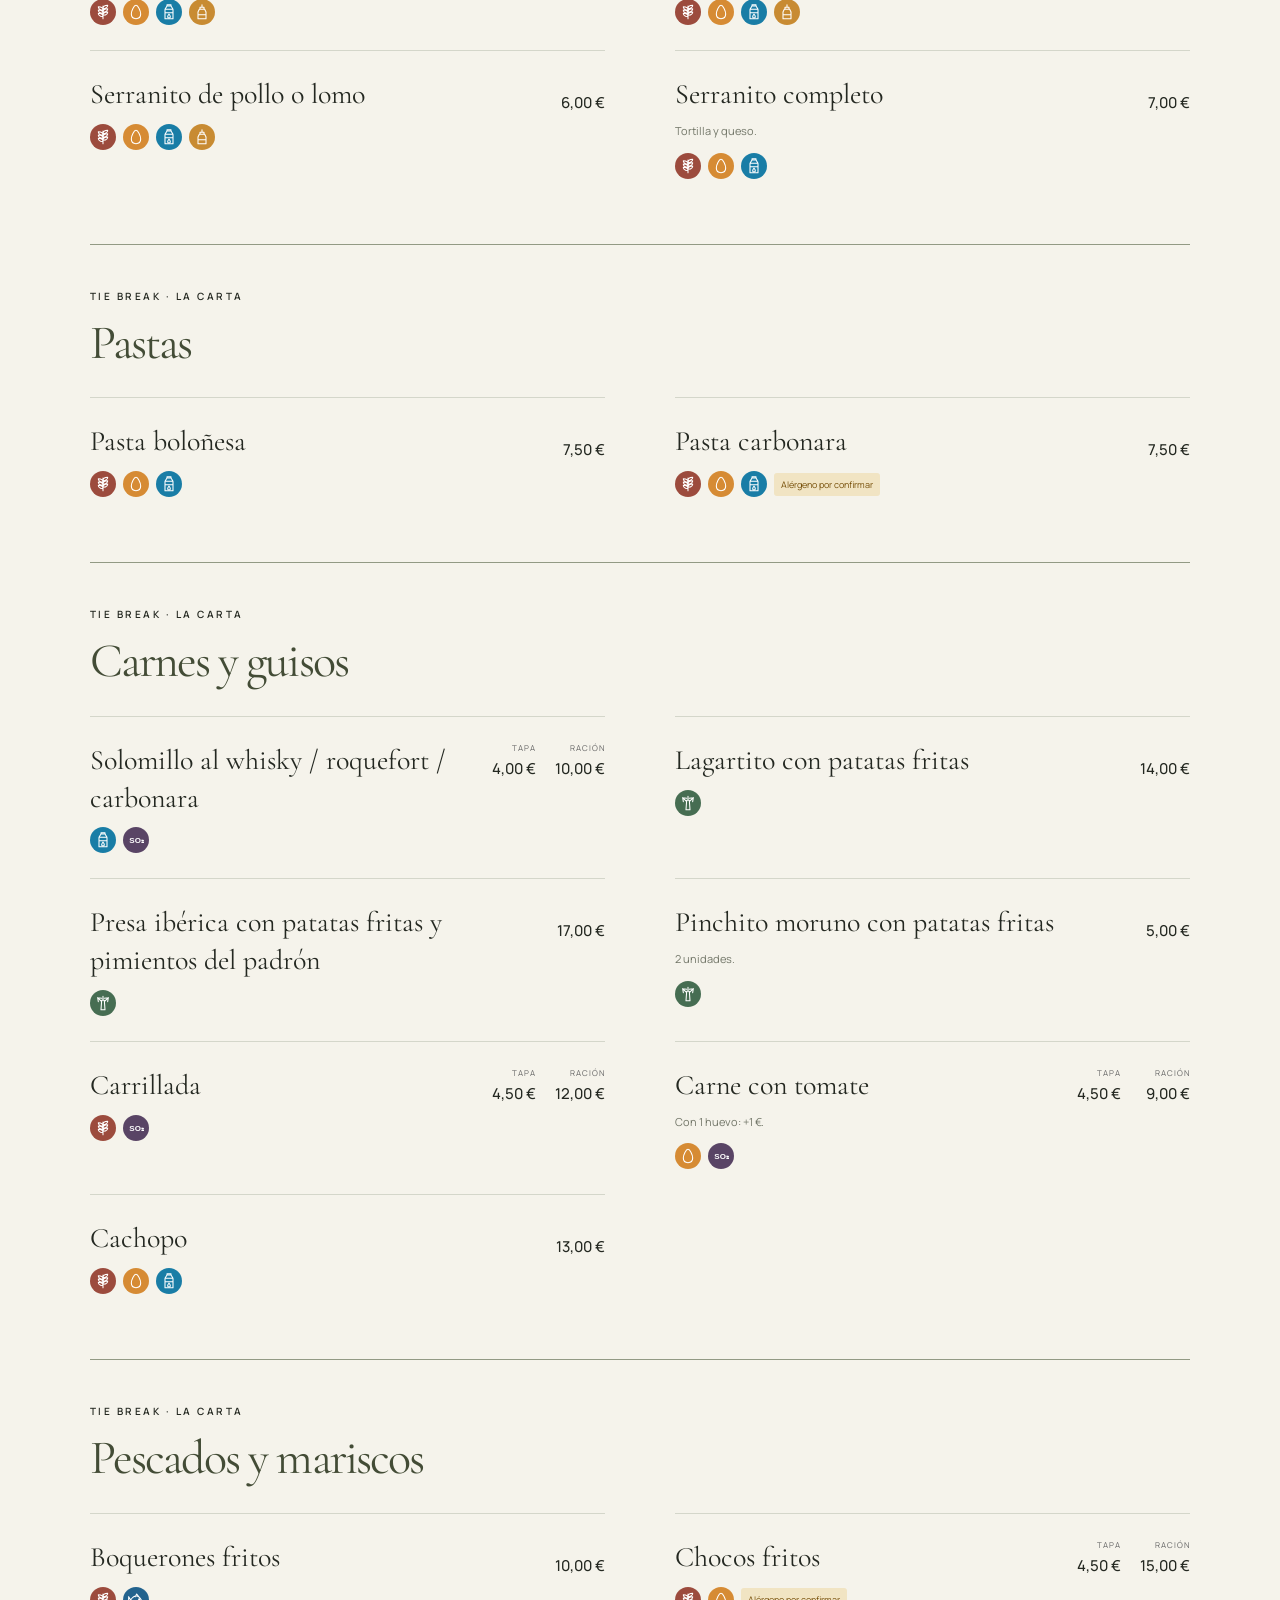
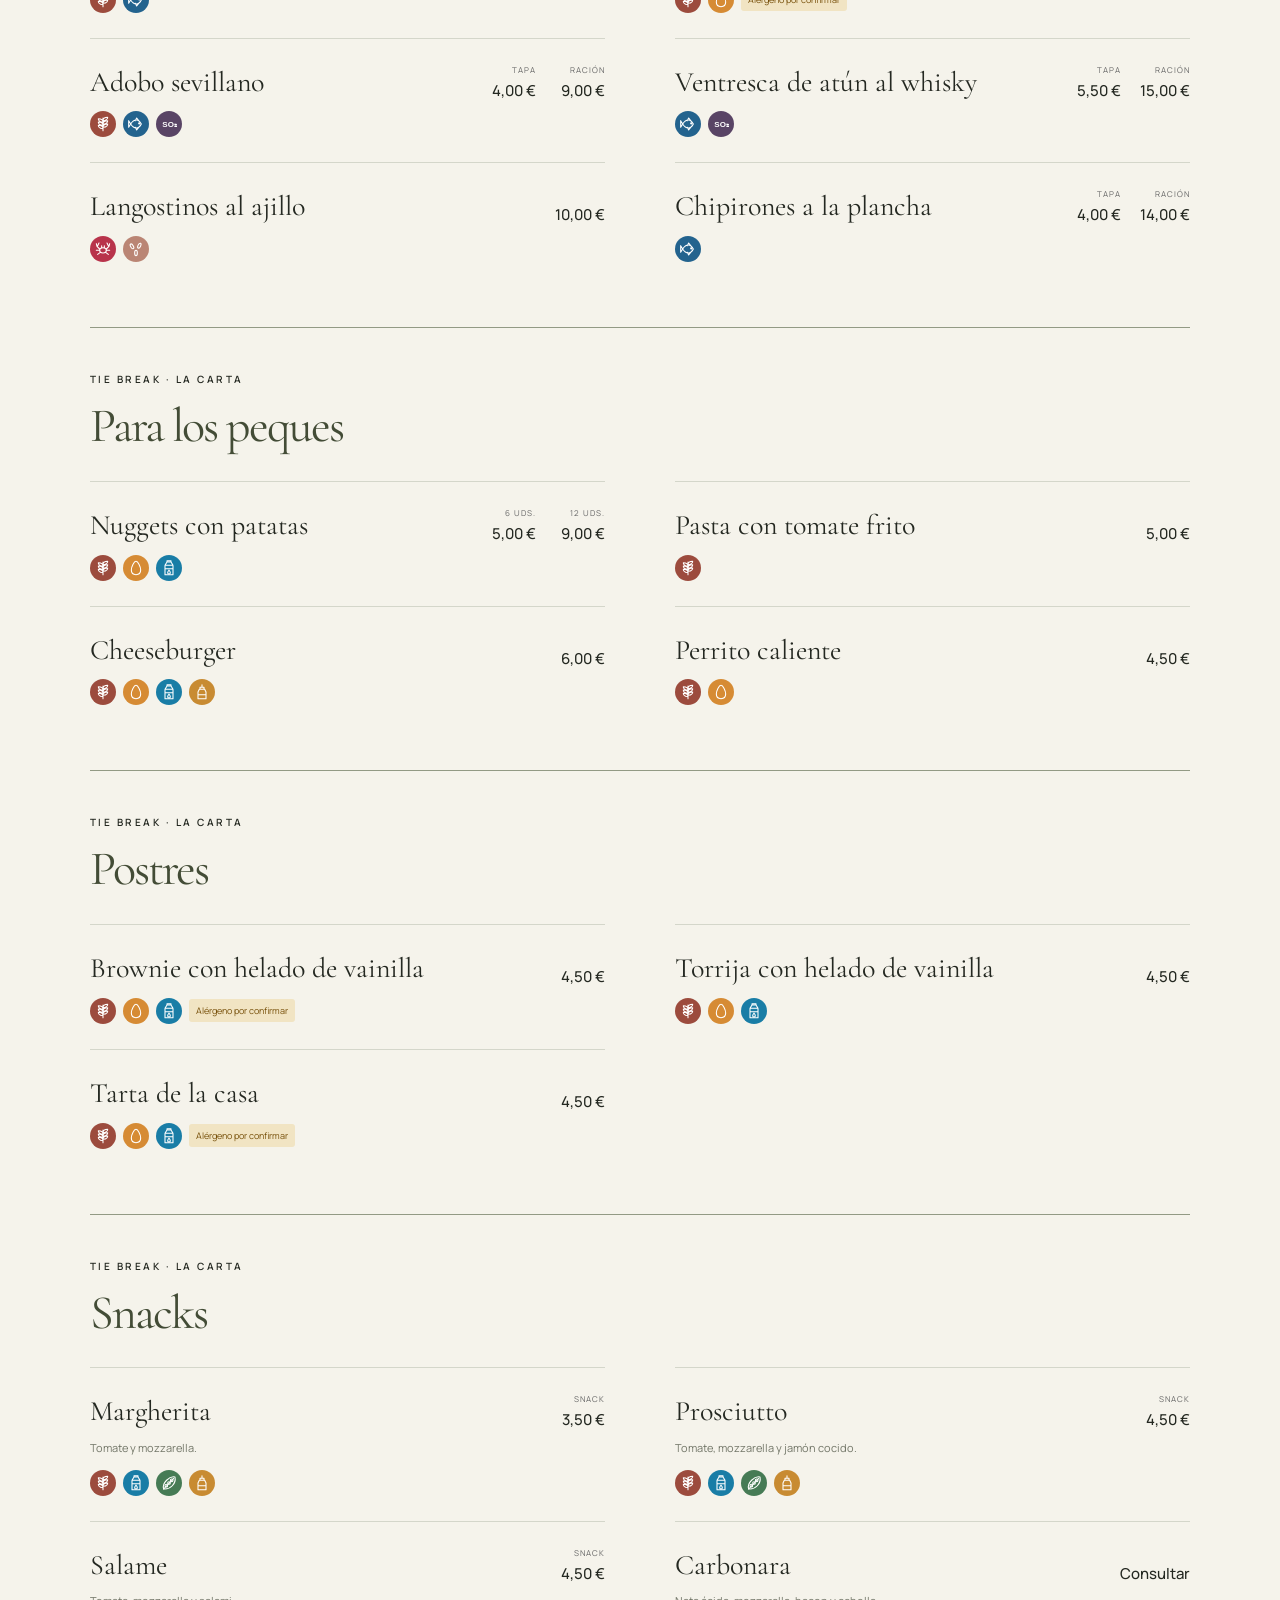
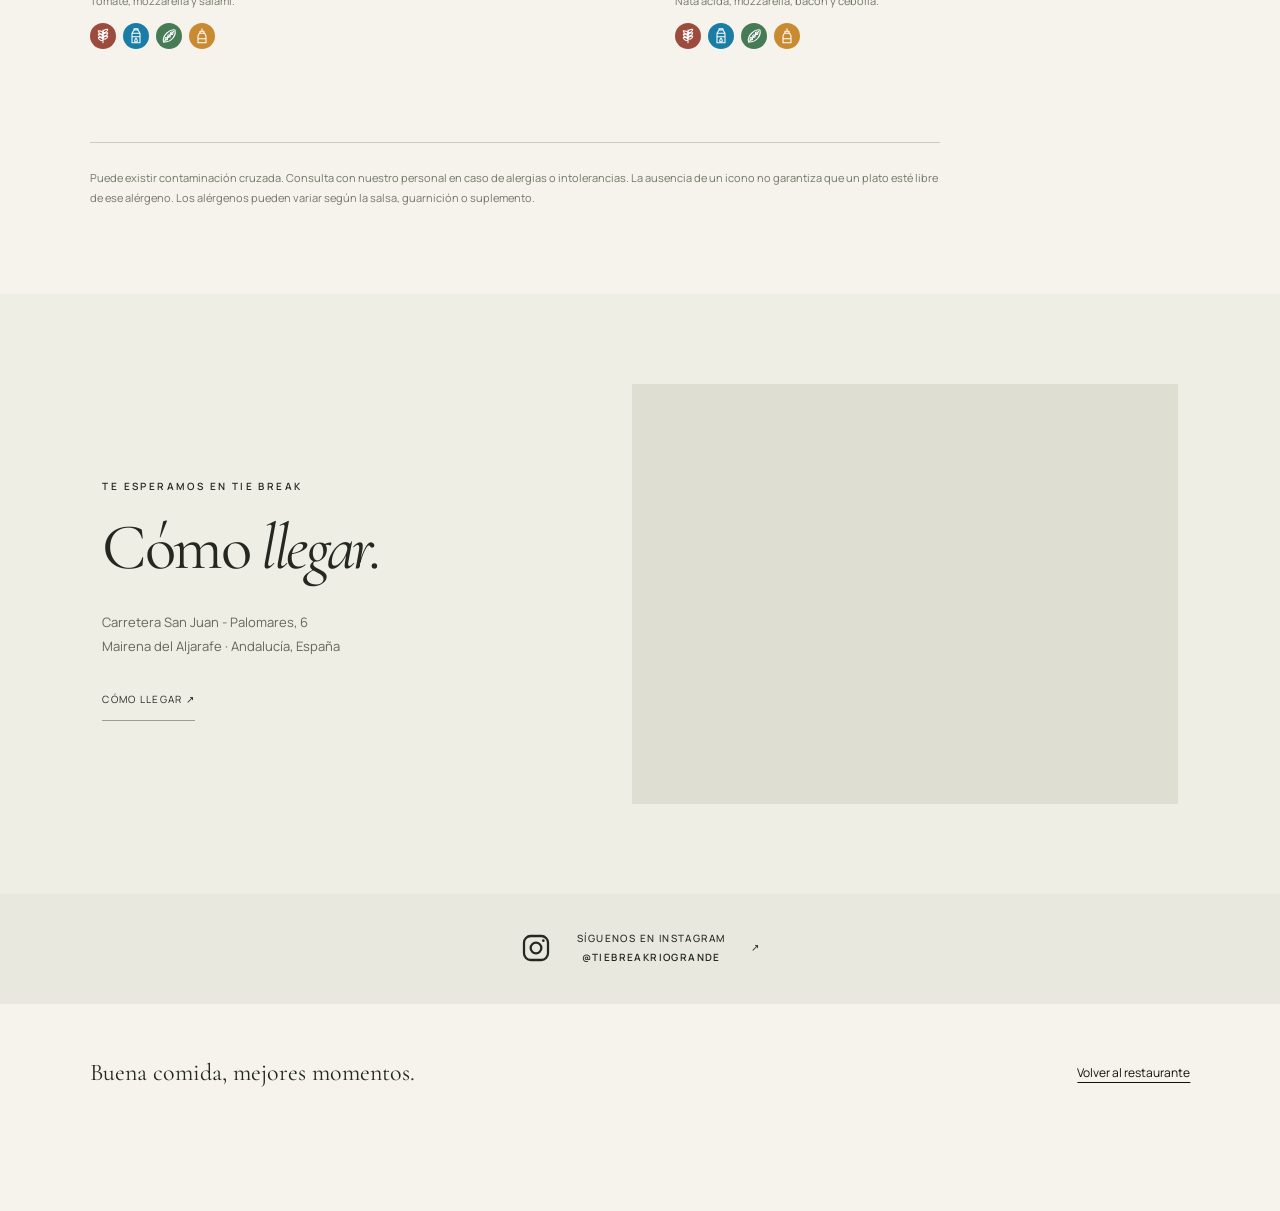
==== commit a16e8687: "Animate WhatsApp shortcut and prefill restaurant enquiry" ====
--- a/carta.html
+++ b/carta.html
@@ -1 +1 @@
-<!doctype html><html lang="es"><head><meta charset="utf-8"><meta name="viewport" content="width=device-width,initial-scale=1"><meta name="theme-color" content="#111"><title>Nuestra carta · Tie Break</title><link rel="stylesheet" href="./style.css"><link rel="stylesheet" href="./menu.css"><link rel="stylesheet" href="./home.css"><link rel="stylesheet" href="./carta-design.css"><link rel="stylesheet" href="./contact.css"></head><body class="restaurant-home menu-home"><header class="home-header"><a class="home-brand" href="./" aria-label="Tie Break · Inicio"><img src="./assets/logo.jpg" alt="Tie Break"></a><div class="header-instagram"><a class="instagram-link" href="https://www.instagram.com/tiebreakriogrande/" target="_blank" rel="noopener noreferrer"><svg viewBox="0 0 24 24" fill="none" stroke="currentColor" stroke-width="1.7" aria-hidden="true"><rect x="3" y="3" width="18" height="18" rx="5"/><circle cx="12" cy="12" r="4"/><circle cx="17.5" cy="6.5" r="1" fill="currentColor" stroke="none"/></svg><span>SÍGUENOS EN INSTAGRAM<strong>@TIEBREAKRIOGRANDE</strong></span><span aria-hidden="true">↗</span></a></div><nav aria-label="Navegación principal"><a href="./">El restaurante</a><a href="#contacto">Contacto</a><a href="./#reservar" class="home-reserve">Reservar ↗</a></nav></header><main id="public" class="table-menu"><section class="menu-section" id="carta"><div class="section-heading"><div><p class="eyebrow">BUENA COMIDA, MEJORES MOMENTOS</p><h1>Nuestra <em>carta.</em></h1></div><p>Para abrir el apetito, compartir<br>y quedarte un poquito más.</p></div><div class="menu-toolbar"><label class="menu-search" for="menu-search">Busca tu plato<input id="menu-search" type="search" placeholder="Croquetas, pizza, solomillo…" autocomplete="off"></label></div><details class="allergen-details"><summary>Guía de alérgenos</summary><div class="allergen-legend" id="allergen-legend"></div><p class="muted">Símbolos transcritos de la carta facilitada. Los indicados como «por confirmar» necesitan revisión del local.</p></details><p class="allergen-message" id="allergen-message" role="status" aria-live="polite"></p><div class="filters" id="filters" role="group" aria-label="Categorías de la carta"></div><p class="menu-guide" id="menu-count" role="status" aria-live="polite"></p><div class="menu-catalogue" id="dishes"></div><p class="allergen-warning">Puede existir contaminación cruzada. Consulta con nuestro personal en caso de alergias o intolerancias. La ausencia de un icono no garantiza que un plato esté libre de ese alérgeno. Los alérgenos pueden variar según la salsa, guarnición o suplemento.</p></section></main><section class="contact-section" id="contacto"><div class="contact-copy"><p class="overline">TE ESPERAMOS EN TIE BREAK</p><h2>Nos vemos<br><em>en el club.</em></h2><address>Carretera San Juan - Palomares, 6<br>Mairena del Aljarafe · Andalucía, España</address><a class="contact-phone" href="tel:+34628380519">+34 628 380 519 ↗</a><a class="contact-whatsapp" href="https://wa.me/34628380519" target="_blank" rel="noopener noreferrer"><svg viewBox="0 0 32 32" fill="currentColor" aria-hidden="true"><path d="M16 3a13 13 0 0 0-11.3 19.4L3 29l6.8-1.8A13 13 0 1 0 16 3Zm0 23.7a10.7 10.7 0 0 1-5.5-1.5l-.4-.2-4 1.1 1.1-3.9-.3-.4A10.7 10.7 0 1 1 16 26.7Zm5.9-8c-.3-.2-1.9-.9-2.2-1s-.5-.2-.7.2-.8 1-1 1.2-.4.2-.7.1a8.8 8.8 0 0 1-2.6-1.6 10 10 0 0 1-1.8-2.3c-.2-.3 0-.5.1-.7l.5-.6.3-.5c.1-.2 0-.4 0-.6l-1-2.4c-.3-.6-.6-.5-.8-.5h-.7c-.2 0-.6.1-.9.4-.3.4-1.2 1.2-1.2 2.8s1.2 3.1 1.4 3.3 2.4 3.8 5.8 5.3c.8.3 1.5.6 2 .7.8.2 1.5.2 2.1.1.6-.1 1.9-.8 2.2-1.6s.3-1.5.2-1.6-.3-.2-.6-.4Z"/></svg><span>Escríbenos por WhatsApp</span>↗</a><a class="text-link" href="https://www.google.com/maps/search/?api=1&amp;query=Carretera+San+Juan+-+Palomares+6+Mairena+del+Aljarafe+Spain" target="_blank" rel="noopener noreferrer">CÓMO LLEGAR ↗</a></div><iframe title="Ubicación de Tie Break en Google Maps" src="https://maps.google.com/maps?q=Carretera%20San%20Juan%20-%20Palomares%206%20Mairena%20del%20Aljarafe%20Spain&amp;output=embed" loading="lazy" referrerpolicy="no-referrer-when-downgrade" allowfullscreen></iframe></section><section class="instagram-band"><a class="instagram-link" href="https://www.instagram.com/tiebreakriogrande/" target="_blank" rel="noopener noreferrer"><svg viewBox="0 0 24 24" fill="none" stroke="currentColor" stroke-width="1.7" aria-hidden="true"><rect x="3" y="3" width="18" height="18" rx="5"/><circle cx="12" cy="12" r="4"/><circle cx="17.5" cy="6.5" r="1" fill="currentColor" stroke="none"/></svg><span>SÍGUENOS EN INSTAGRAM<strong>@TIEBREAKRIOGRANDE</strong></span><span aria-hidden="true">↗</span></a></section><footer class="compact-footer"><p>Buena comida, mejores momentos.</p><a class="quiet" href="./">Volver al restaurante</a></footer><script src="./menu-data.js"></script><script src="./menu.js"></script><a class="whatsapp-float" href="https://wa.me/34628380519" target="_blank" rel="noopener noreferrer" aria-label="Contactar por WhatsApp al +34 628 380 519"><span class="whatsapp-label">¿Tienes alguna pregunta? Escríbenos</span><span class="whatsapp-circle"><svg viewBox="0 0 32 32" fill="currentColor" aria-hidden="true"><path d="M16 3a13 13 0 0 0-11.3 19.4L3 29l6.8-1.8A13 13 0 1 0 16 3Zm0 23.7a10.7 10.7 0 0 1-5.5-1.5l-.4-.2-4 1.1 1.1-3.9-.3-.4A10.7 10.7 0 1 1 16 26.7Zm5.9-8c-.3-.2-1.9-.9-2.2-1s-.5-.2-.7.2-.8 1-1 1.2-.4.2-.7.1a8.8 8.8 0 0 1-2.6-1.6 10 10 0 0 1-1.8-2.3c-.2-.3 0-.5.1-.7l.5-.6.3-.5c.1-.2 0-.4 0-.6l-1-2.4c-.3-.6-.6-.5-.8-.5h-.7c-.2 0-.6.1-.9.4-.3.4-1.2 1.2-1.2 2.8s1.2 3.1 1.4 3.3 2.4 3.8 5.8 5.3c.8.3 1.5.6 2 .7.8.2 1.5.2 2.1.1.6-.1 1.9-.8 2.2-1.6s.3-1.5.2-1.6-.3-.2-.6-.4Z"/></svg></span></a></body></html>+<!doctype html><html lang="es"><head><meta charset="utf-8"><meta name="viewport" content="width=device-width,initial-scale=1"><meta name="theme-color" content="#111"><title>Nuestra carta · Tie Break</title><link rel="stylesheet" href="./style.css"><link rel="stylesheet" href="./menu.css"><link rel="stylesheet" href="./home.css"><link rel="stylesheet" href="./carta-design.css"><link rel="stylesheet" href="./contact.css?v=2"></head><body class="restaurant-home menu-home"><header class="home-header"><a class="home-brand" href="./" aria-label="Tie Break · Inicio"><img src="./assets/logo.jpg" alt="Tie Break"></a><div class="header-instagram"><a class="instagram-link" href="https://www.instagram.com/tiebreakriogrande/" target="_blank" rel="noopener noreferrer"><svg viewBox="0 0 24 24" fill="none" stroke="currentColor" stroke-width="1.7" aria-hidden="true"><rect x="3" y="3" width="18" height="18" rx="5"/><circle cx="12" cy="12" r="4"/><circle cx="17.5" cy="6.5" r="1" fill="currentColor" stroke="none"/></svg><span>SÍGUENOS EN INSTAGRAM<strong>@TIEBREAKRIOGRANDE</strong></span><span aria-hidden="true">↗</span></a></div><nav aria-label="Navegación principal"><a href="./">El restaurante</a><a href="#contacto">Contacto</a><a href="./#reservar" class="home-reserve">Reservar ↗</a></nav></header><main id="public" class="table-menu"><section class="menu-section" id="carta"><div class="section-heading"><div><p class="eyebrow">BUENA COMIDA, MEJORES MOMENTOS</p><h1>Nuestra <em>carta.</em></h1></div><p>Para abrir el apetito, compartir<br>y quedarte un poquito más.</p></div><div class="menu-toolbar"><label class="menu-search" for="menu-search">Busca tu plato<input id="menu-search" type="search" placeholder="Croquetas, pizza, solomillo…" autocomplete="off"></label></div><details class="allergen-details"><summary>Guía de alérgenos</summary><div class="allergen-legend" id="allergen-legend"></div><p class="muted">Símbolos transcritos de la carta facilitada. Los indicados como «por confirmar» necesitan revisión del local.</p></details><p class="allergen-message" id="allergen-message" role="status" aria-live="polite"></p><div class="filters" id="filters" role="group" aria-label="Categorías de la carta"></div><p class="menu-guide" id="menu-count" role="status" aria-live="polite"></p><div class="menu-catalogue" id="dishes"></div><p class="allergen-warning">Puede existir contaminación cruzada. Consulta con nuestro personal en caso de alergias o intolerancias. La ausencia de un icono no garantiza que un plato esté libre de ese alérgeno. Los alérgenos pueden variar según la salsa, guarnición o suplemento.</p></section></main><section class="contact-section" id="contacto"><div class="contact-copy"><p class="overline">TE ESPERAMOS EN TIE BREAK</p><h2>Cómo <em>llegar.</em></h2><address>Carretera San Juan - Palomares, 6<br>Mairena del Aljarafe · Andalucía, España</address><a class="text-link" href="https://www.google.com/maps/search/?api=1&amp;query=Carretera+San+Juan+-+Palomares+6+Mairena+del+Aljarafe+Spain" target="_blank" rel="noopener noreferrer">CÓMO LLEGAR ↗</a></div><iframe title="Ubicación de Tie Break en Google Maps" src="https://maps.google.com/maps?q=Carretera%20San%20Juan%20-%20Palomares%206%20Mairena%20del%20Aljarafe%20Spain&amp;output=embed" loading="lazy" referrerpolicy="no-referrer-when-downgrade" allowfullscreen></iframe></section><section class="instagram-band"><a class="instagram-link" href="https://www.instagram.com/tiebreakriogrande/" target="_blank" rel="noopener noreferrer"><svg viewBox="0 0 24 24" fill="none" stroke="currentColor" stroke-width="1.7" aria-hidden="true"><rect x="3" y="3" width="18" height="18" rx="5"/><circle cx="12" cy="12" r="4"/><circle cx="17.5" cy="6.5" r="1" fill="currentColor" stroke="none"/></svg><span>SÍGUENOS EN INSTAGRAM<strong>@TIEBREAKRIOGRANDE</strong></span><span aria-hidden="true">↗</span></a></section><footer class="compact-footer"><p>Buena comida, mejores momentos.</p><a class="quiet" href="./">Volver al restaurante</a></footer><script src="./menu-data.js"></script><script src="./menu.js"></script><a class="whatsapp-float" href="https://wa.me/34628380519?text=Hola%2C%20%C2%BFqu%C3%A9%20tal%3F%20Estoy%20interesad%40%20en%20tener%20m%C3%A1s%20informaci%C3%B3n%20sobre%20su%20restaurante%20o%20hacer%20una%20reserva." target="_blank" rel="noopener noreferrer" aria-label="Contactar por WhatsApp al +34 628 380 519"><span class="whatsapp-label">¿Tienes alguna pregunta? Escríbenos</span><span class="whatsapp-circle"><span class="whatsapp-dot" aria-hidden="true"></span><svg viewBox="0 0 32 32" fill="currentColor" aria-hidden="true"><path d="M16 3a13 13 0 0 0-11.3 19.4L3 29l6.8-1.8A13 13 0 1 0 16 3Zm0 23.7a10.7 10.7 0 0 1-5.5-1.5l-.4-.2-4 1.1 1.1-3.9-.3-.4A10.7 10.7 0 1 1 16 26.7Zm5.9-8c-.3-.2-1.9-.9-2.2-1s-.5-.2-.7.2-.8 1-1 1.2-.4.2-.7.1a8.8 8.8 0 0 1-2.6-1.6 10 10 0 0 1-1.8-2.3c-.2-.3 0-.5.1-.7l.5-.6.3-.5c.1-.2 0-.4 0-.6l-1-2.4c-.3-.6-.6-.5-.8-.5h-.7c-.2 0-.6.1-.9.4-.3.4-1.2 1.2-1.2 2.8s1.2 3.1 1.4 3.3 2.4 3.8 5.8 5.3c.8.3 1.5.6 2 .7.8.2 1.5.2 2.1.1.6-.1 1.9-.8 2.2-1.6s.3-1.5.2-1.6-.3-.2-.6-.4Z"/></svg></span></a></body></html>
--- a/contact.css
+++ b/contact.css
@@ -1 +1,4 @@
 .header-instagram{margin-left:auto;margin-right:40px}.instagram-link{display:inline-flex;align-items:center;gap:14px;color:inherit}.instagram-link svg{width:24px;height:24px;flex-shrink:0}.instagram-link span{font:500 9px/1.9 Manrope,Arial,sans-serif;letter-spacing:1.4px}.instagram-link strong{display:block;font-weight:600;font-size:10px}.instagram-band{background:#e8e8de;text-align:center;padding:35px 20px}.instagram-band .instagram-link{gap:25px}.instagram-band .instagram-link svg{width:32px;height:32px}.instagram-band .instagram-link span{font-size:10px}.contact-section{display:grid;grid-template-columns:1fr 1.2fr;background:#eeeee5;gap:7%;padding:90px 8%;align-items:center}.contact-section h2{font-size:65px;line-height:1;margin:20px 0 30px}.contact-section address{font-style:normal;font-size:13px;line-height:1.9;color:#62665b}.contact-phone{display:block;font-size:22px;margin:25px 0}.contact-whatsapp{display:flex;align-items:center;gap:10px;font-size:12px;margin:0 0 30px}.contact-whatsapp svg{width:23px;height:23px;color:#248a45}.contact-section iframe{width:100%;height:420px;border:0;background:#deded3}.whatsapp-float{position:fixed;z-index:40;right:24px;bottom:24px;display:flex;align-items:center;gap:16px}.whatsapp-circle{display:grid;place-items:center;width:62px;height:62px;border-radius:50%;background:#25c45a;color:white;box-shadow:0 0 0 9px #25c45a20,0 5px 20px #0002}.whatsapp-circle svg{width:39px;height:39px}.whatsapp-label{padding:13px 18px;background:white;color:#202520;box-shadow:0 3px 15px #0002;border-radius:8px;font-size:12px}.home-footer{padding-bottom:100px}.compact-footer{padding-bottom:110px}.home-header{flex-wrap:wrap;gap:12px}.home-header nav{gap:24px}@media(max-width:1100px){.header-instagram{margin-right:15px}.header-instagram .instagram-link span{font-size:8px;letter-spacing:.5px}.header-instagram .instagram-link strong{font-size:9px}.home-header nav{gap:18px}}@media(max-width:800px){.header-instagram{order:3;flex-basis:100%;margin:0;text-align:center;border-top:1px solid #deded3;padding-top:10px}.header-instagram .instagram-link span{font-size:8px;letter-spacing:1px}.header-instagram .instagram-link strong{display:inline;font-size:9px;margin-left:8px}.header-instagram .instagram-link svg{width:18px;height:18px}.contact-section{padding:65px 7%;gap:35px;grid-template-columns:1fr}.contact-section iframe{height:340px}.contact-section h2{font-size:54px}.whatsapp-label{display:none}.whatsapp-float{right:22px;bottom:22px}.whatsapp-circle{width:54px;height:54px}.whatsapp-circle svg{width:34px;height:34px}.home-header nav>a[href="#contacto"]{display:block}.home-header nav{gap:14px}}@media(max-width:400px){.header-instagram .instagram-link{gap:8px}.header-instagram .instagram-link strong{margin-left:5px}.home-header nav>a[href="#contacto"]{display:none}}
+
+/* Soft outward waves around the WhatsApp shortcut. */
+.contact-copy address{margin-bottom:28px}.whatsapp-circle{position:relative;isolation:isolate}.whatsapp-circle:before,.whatsapp-circle:after{content:'';position:absolute;inset:-1px;border:2px solid #25c45a;border-radius:50%;z-index:-1;pointer-events:none;animation:whatsapp-wave 3s ease-out infinite}.whatsapp-circle:after{animation-delay:1.5s}.whatsapp-dot{position:absolute;right:1px;top:1px;width:11px;height:11px;background:#f04444;border:2px solid #fff;border-radius:50%;z-index:2}.whatsapp-circle>svg{position:relative;z-index:1}@keyframes whatsapp-wave{0%{transform:scale(1);opacity:.5}85%,100%{transform:scale(1.65);opacity:0}}@media(prefers-reduced-motion:reduce){.whatsapp-circle:before,.whatsapp-circle:after{animation:none;opacity:.12}.whatsapp-circle:before{transform:scale(1.25)}.whatsapp-circle:after{transform:scale(1.5)}}
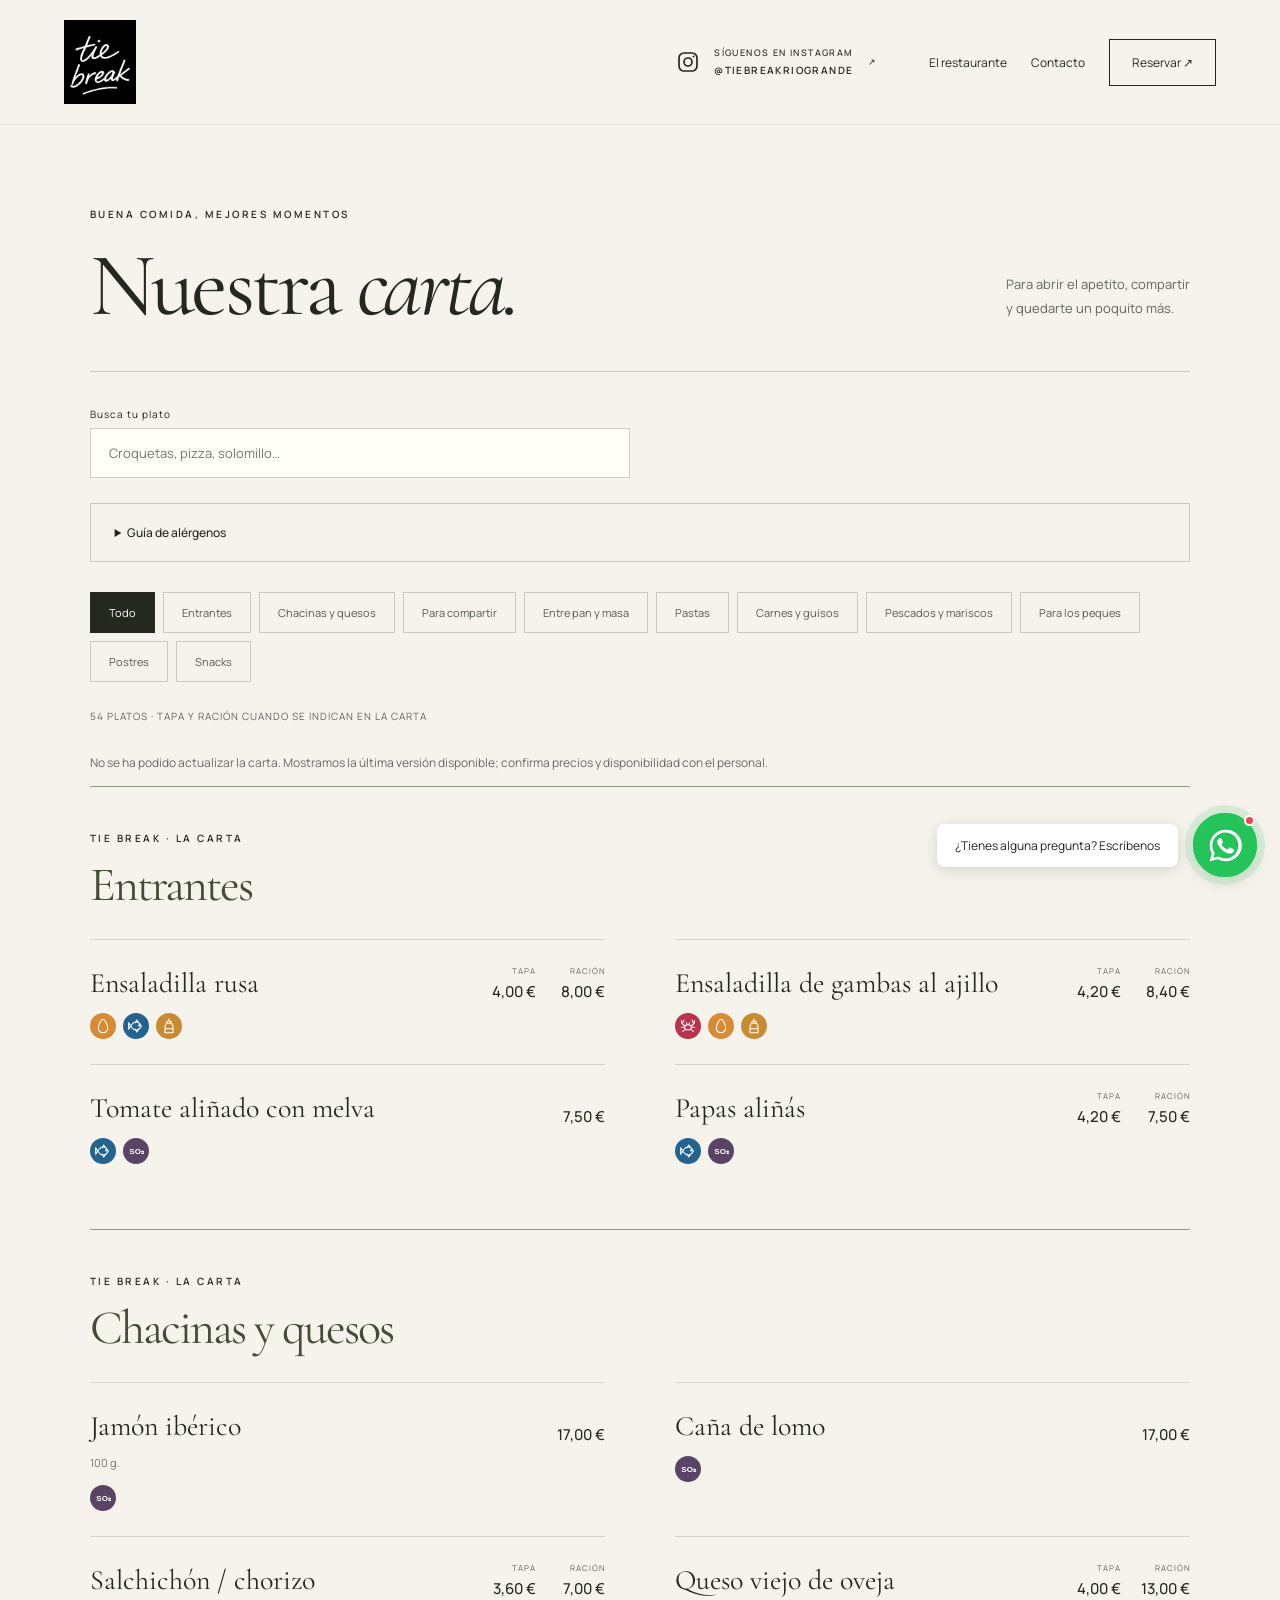
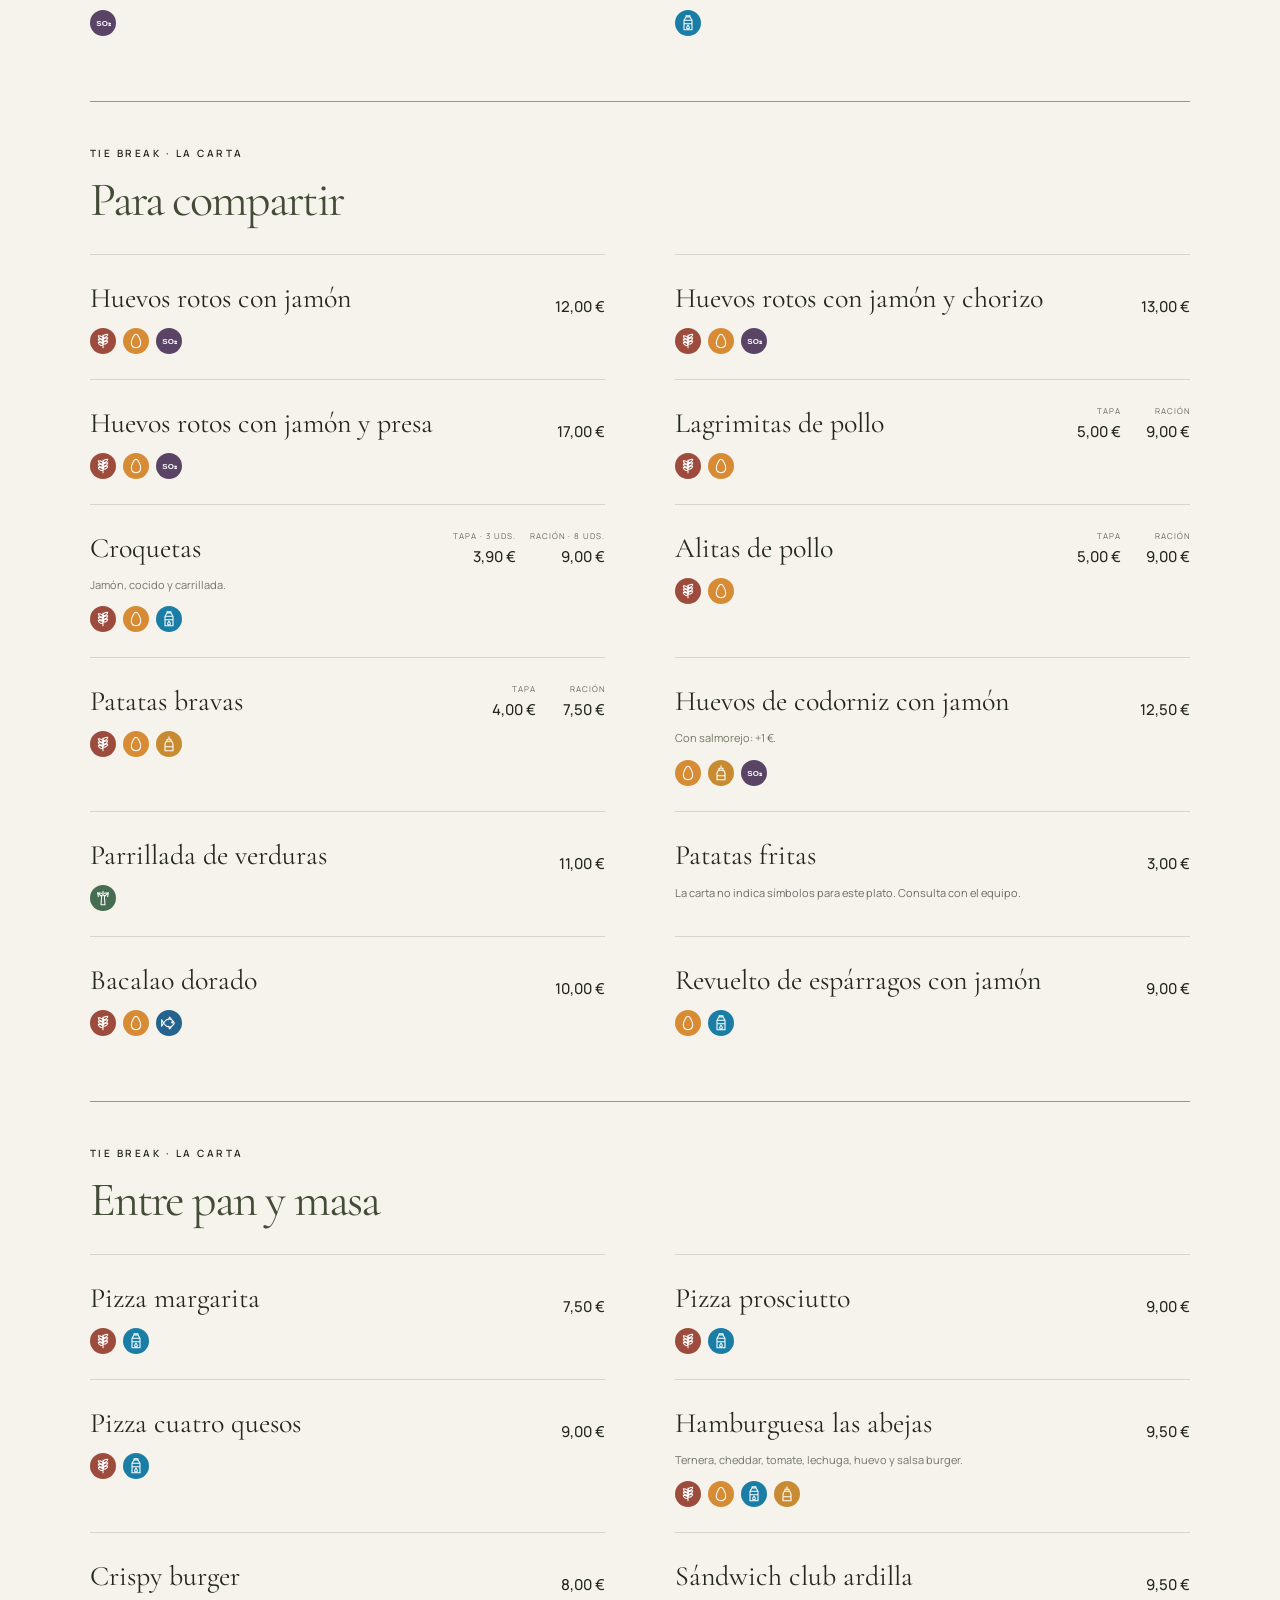
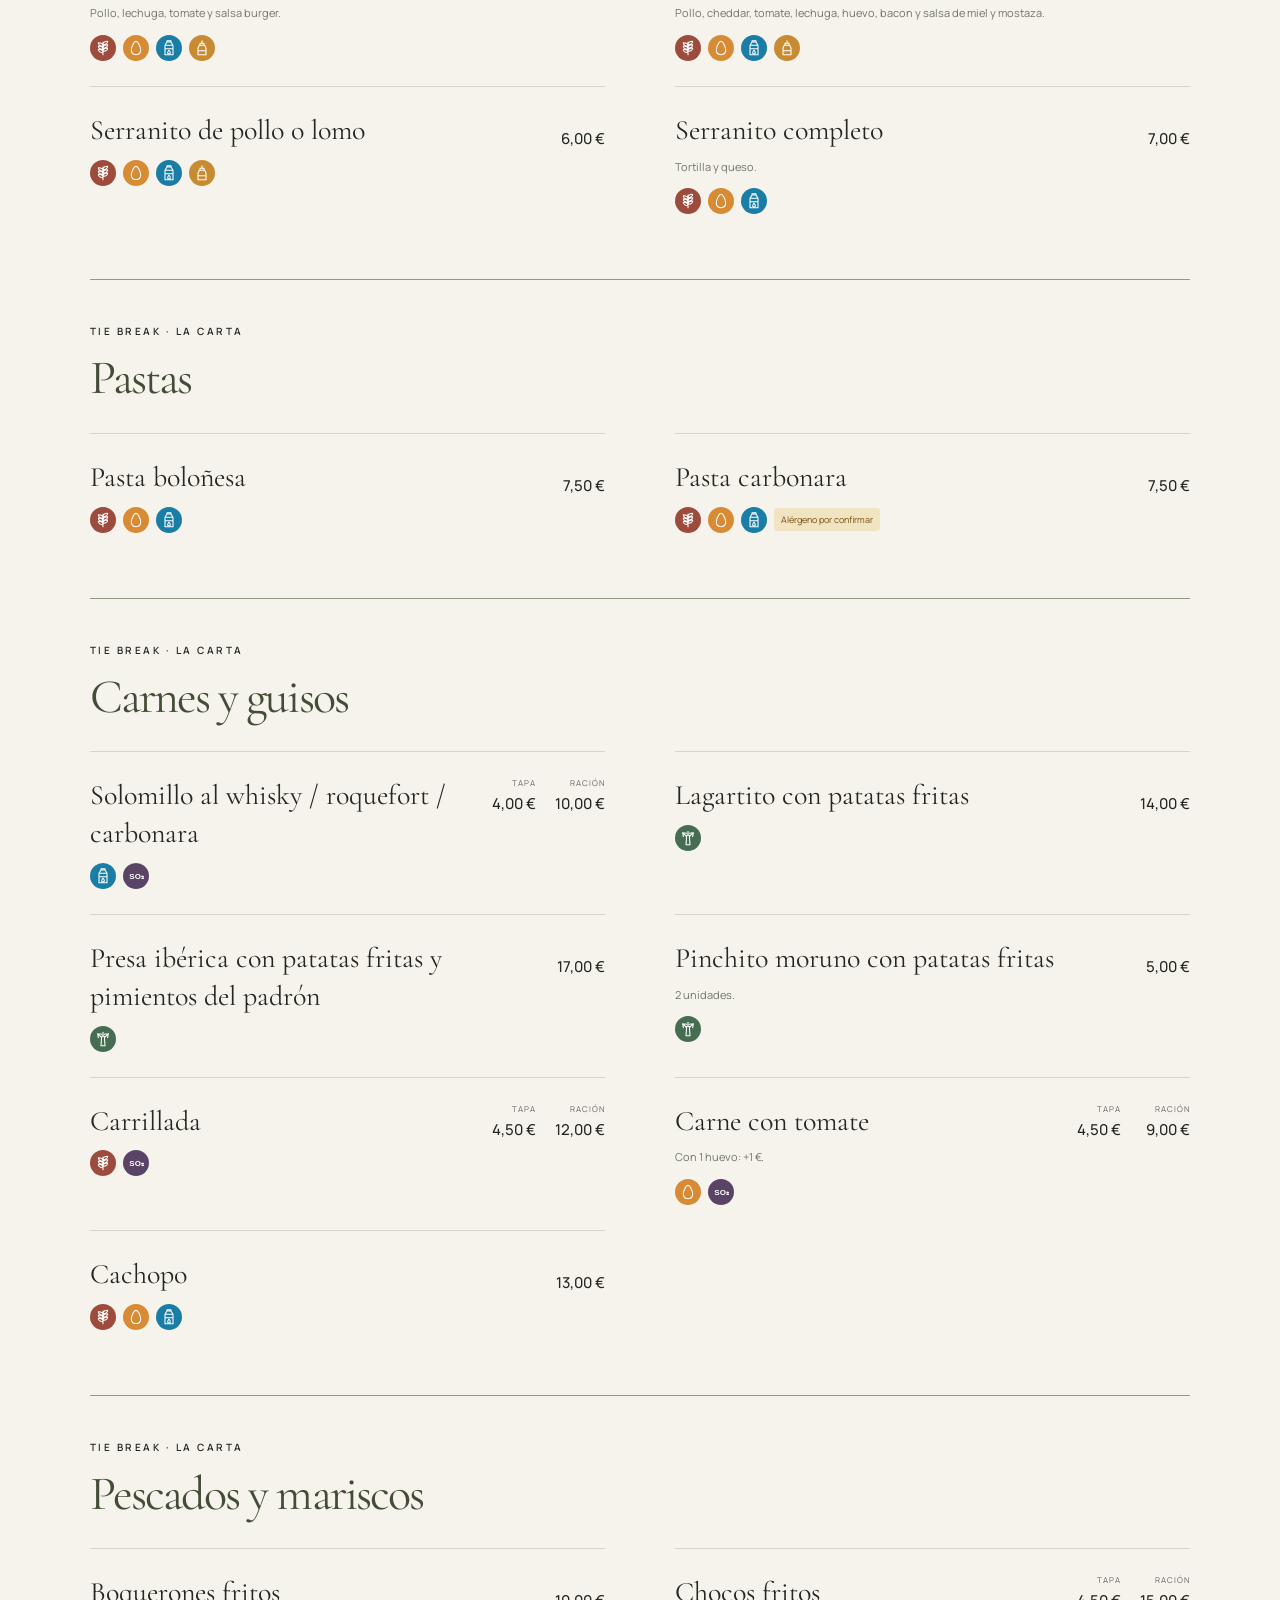
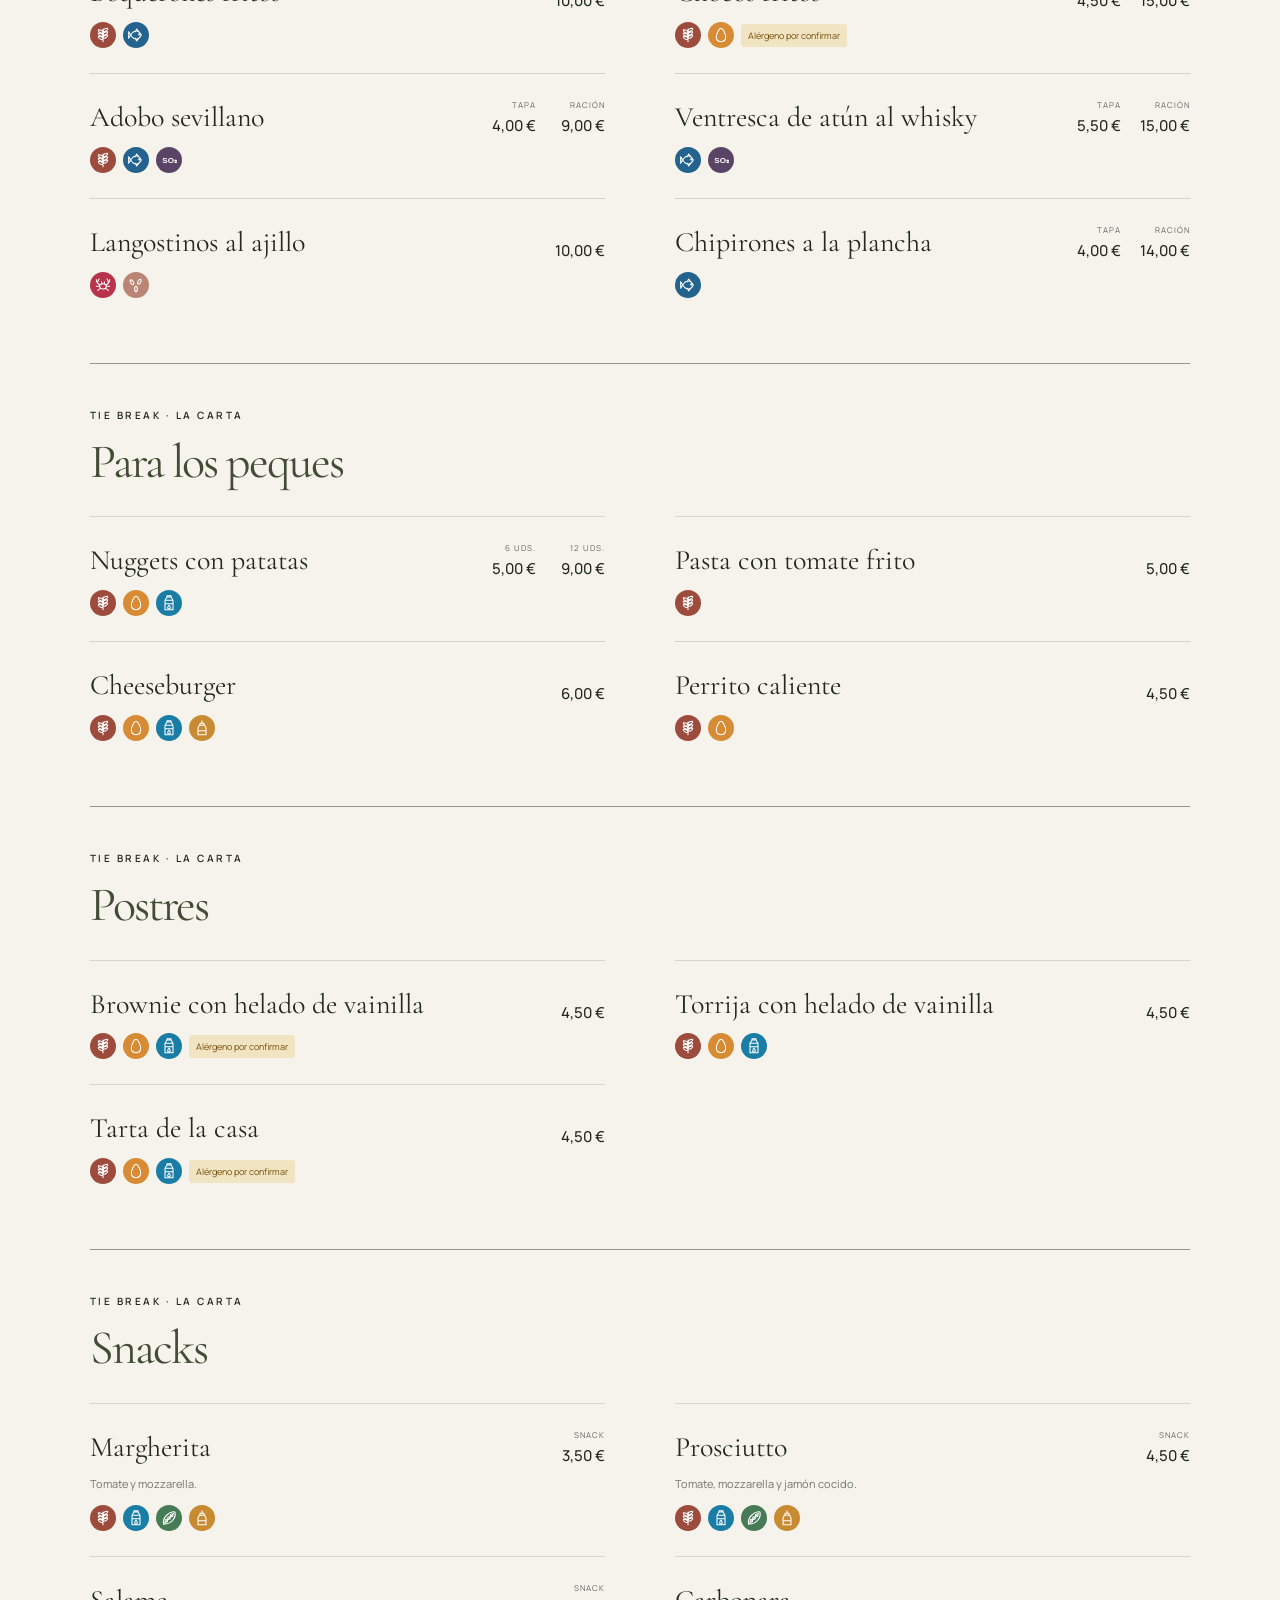
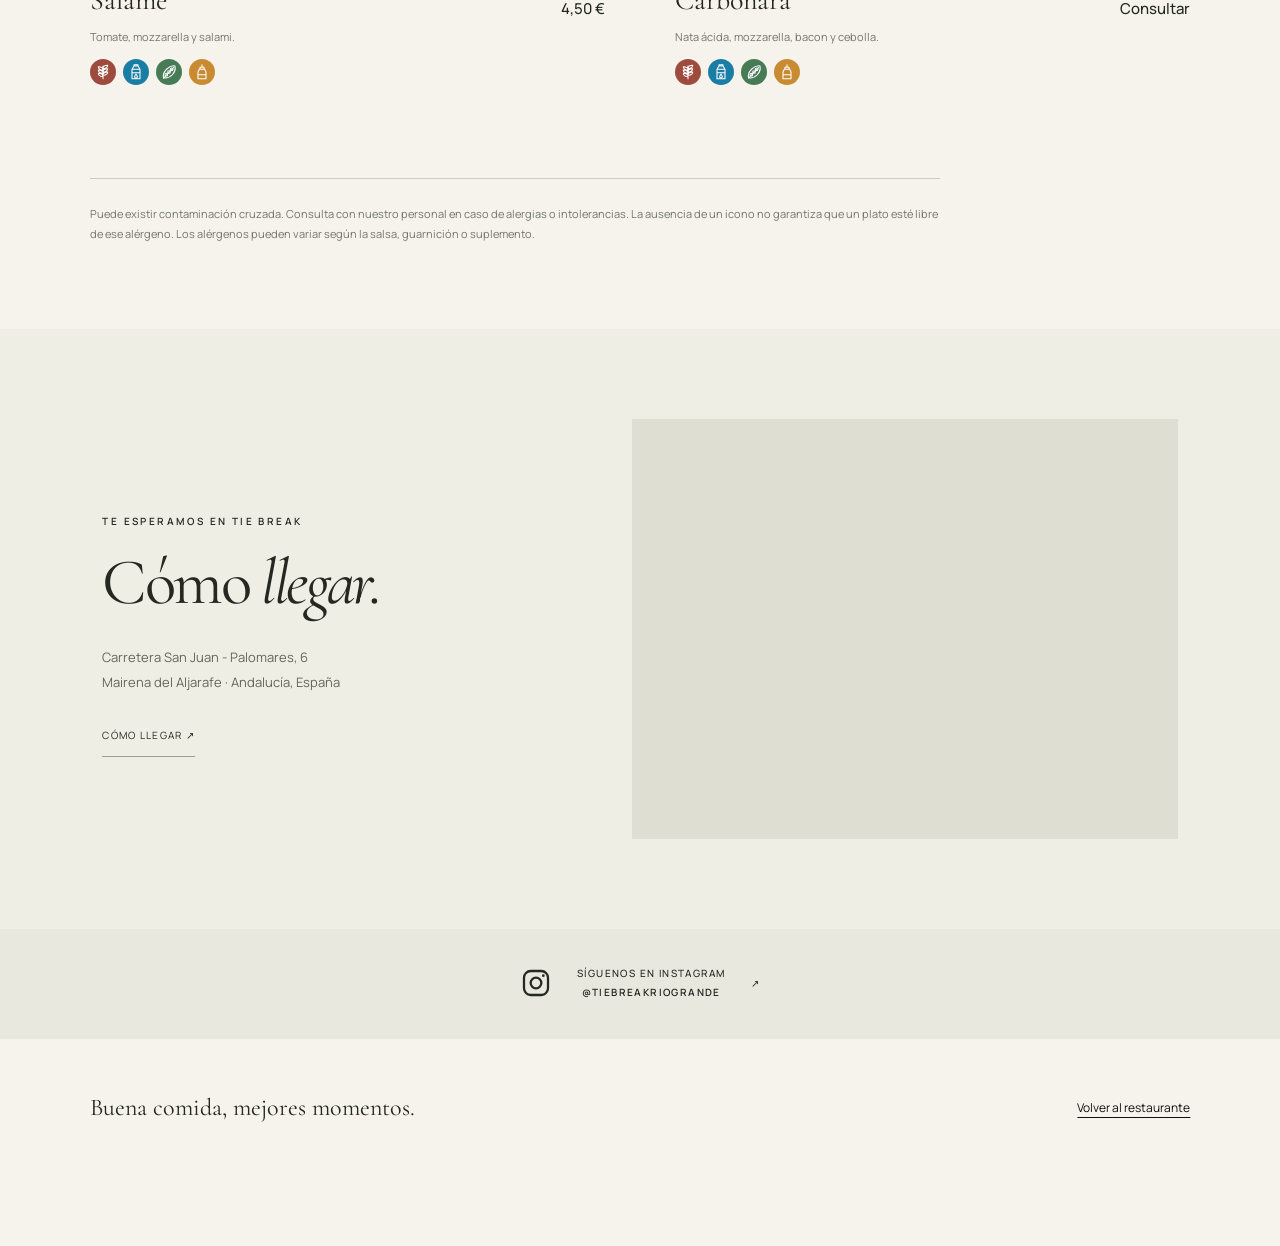
==== commit 7e553be8: "Load live restaurant menu and photos from management app" ====
--- a/carta.html
+++ b/carta.html
@@ -1 +1 @@
-<!doctype html><html lang="es"><head><meta charset="utf-8"><meta name="viewport" content="width=device-width,initial-scale=1"><meta name="theme-color" content="#111"><title>Nuestra carta · Tie Break</title><link rel="stylesheet" href="./style.css"><link rel="stylesheet" href="./menu.css"><link rel="stylesheet" href="./home.css"><link rel="stylesheet" href="./carta-design.css"><link rel="stylesheet" href="./contact.css?v=2"></head><body class="restaurant-home menu-home"><header class="home-header"><a class="home-brand" href="./" aria-label="Tie Break · Inicio"><img src="./assets/logo.jpg" alt="Tie Break"></a><div class="header-instagram"><a class="instagram-link" href="https://www.instagram.com/tiebreakriogrande/" target="_blank" rel="noopener noreferrer"><svg viewBox="0 0 24 24" fill="none" stroke="currentColor" stroke-width="1.7" aria-hidden="true"><rect x="3" y="3" width="18" height="18" rx="5"/><circle cx="12" cy="12" r="4"/><circle cx="17.5" cy="6.5" r="1" fill="currentColor" stroke="none"/></svg><span>SÍGUENOS EN INSTAGRAM<strong>@TIEBREAKRIOGRANDE</strong></span><span aria-hidden="true">↗</span></a></div><nav aria-label="Navegación principal"><a href="./">El restaurante</a><a href="#contacto">Contacto</a><a href="./#reservar" class="home-reserve">Reservar ↗</a></nav></header><main id="public" class="table-menu"><section class="menu-section" id="carta"><div class="section-heading"><div><p class="eyebrow">BUENA COMIDA, MEJORES MOMENTOS</p><h1>Nuestra <em>carta.</em></h1></div><p>Para abrir el apetito, compartir<br>y quedarte un poquito más.</p></div><div class="menu-toolbar"><label class="menu-search" for="menu-search">Busca tu plato<input id="menu-search" type="search" placeholder="Croquetas, pizza, solomillo…" autocomplete="off"></label></div><details class="allergen-details"><summary>Guía de alérgenos</summary><div class="allergen-legend" id="allergen-legend"></div><p class="muted">Símbolos transcritos de la carta facilitada. Los indicados como «por confirmar» necesitan revisión del local.</p></details><p class="allergen-message" id="allergen-message" role="status" aria-live="polite"></p><div class="filters" id="filters" role="group" aria-label="Categorías de la carta"></div><p class="menu-guide" id="menu-count" role="status" aria-live="polite"></p><div class="menu-catalogue" id="dishes"></div><p class="allergen-warning">Puede existir contaminación cruzada. Consulta con nuestro personal en caso de alergias o intolerancias. La ausencia de un icono no garantiza que un plato esté libre de ese alérgeno. Los alérgenos pueden variar según la salsa, guarnición o suplemento.</p></section></main><section class="contact-section" id="contacto"><div class="contact-copy"><p class="overline">TE ESPERAMOS EN TIE BREAK</p><h2>Cómo <em>llegar.</em></h2><address>Carretera San Juan - Palomares, 6<br>Mairena del Aljarafe · Andalucía, España</address><a class="text-link" href="https://www.google.com/maps/search/?api=1&amp;query=Carretera+San+Juan+-+Palomares+6+Mairena+del+Aljarafe+Spain" target="_blank" rel="noopener noreferrer">CÓMO LLEGAR ↗</a></div><iframe title="Ubicación de Tie Break en Google Maps" src="https://maps.google.com/maps?q=Carretera%20San%20Juan%20-%20Palomares%206%20Mairena%20del%20Aljarafe%20Spain&amp;output=embed" loading="lazy" referrerpolicy="no-referrer-when-downgrade" allowfullscreen></iframe></section><section class="instagram-band"><a class="instagram-link" href="https://www.instagram.com/tiebreakriogrande/" target="_blank" rel="noopener noreferrer"><svg viewBox="0 0 24 24" fill="none" stroke="currentColor" stroke-width="1.7" aria-hidden="true"><rect x="3" y="3" width="18" height="18" rx="5"/><circle cx="12" cy="12" r="4"/><circle cx="17.5" cy="6.5" r="1" fill="currentColor" stroke="none"/></svg><span>SÍGUENOS EN INSTAGRAM<strong>@TIEBREAKRIOGRANDE</strong></span><span aria-hidden="true">↗</span></a></section><footer class="compact-footer"><p>Buena comida, mejores momentos.</p><a class="quiet" href="./">Volver al restaurante</a></footer><script src="./menu-data.js"></script><script src="./menu.js"></script><a class="whatsapp-float" href="https://wa.me/34628380519?text=Hola%2C%20%C2%BFqu%C3%A9%20tal%3F%20Estoy%20interesad%40%20en%20tener%20m%C3%A1s%20informaci%C3%B3n%20sobre%20su%20restaurante%20o%20hacer%20una%20reserva." target="_blank" rel="noopener noreferrer" aria-label="Contactar por WhatsApp al +34 628 380 519"><span class="whatsapp-label">¿Tienes alguna pregunta? Escríbenos</span><span class="whatsapp-circle"><span class="whatsapp-dot" aria-hidden="true"></span><svg viewBox="0 0 32 32" fill="currentColor" aria-hidden="true"><path d="M16 3a13 13 0 0 0-11.3 19.4L3 29l6.8-1.8A13 13 0 1 0 16 3Zm0 23.7a10.7 10.7 0 0 1-5.5-1.5l-.4-.2-4 1.1 1.1-3.9-.3-.4A10.7 10.7 0 1 1 16 26.7Zm5.9-8c-.3-.2-1.9-.9-2.2-1s-.5-.2-.7.2-.8 1-1 1.2-.4.2-.7.1a8.8 8.8 0 0 1-2.6-1.6 10 10 0 0 1-1.8-2.3c-.2-.3 0-.5.1-.7l.5-.6.3-.5c.1-.2 0-.4 0-.6l-1-2.4c-.3-.6-.6-.5-.8-.5h-.7c-.2 0-.6.1-.9.4-.3.4-1.2 1.2-1.2 2.8s1.2 3.1 1.4 3.3 2.4 3.8 5.8 5.3c.8.3 1.5.6 2 .7.8.2 1.5.2 2.1.1.6-.1 1.9-.8 2.2-1.6s.3-1.5.2-1.6-.3-.2-.6-.4Z"/></svg></span></a></body></html>+<!doctype html><html lang="es"><head><meta charset="utf-8"><meta name="viewport" content="width=device-width,initial-scale=1"><meta name="theme-color" content="#111"><title>Nuestra carta · Tie Break</title><link rel="stylesheet" href="./style.css"><link rel="stylesheet" href="./menu.css?v=14"><link rel="stylesheet" href="./home.css"><link rel="stylesheet" href="./carta-design.css"><link rel="stylesheet" href="./contact.css?v=2"></head><body class="restaurant-home menu-home"><header class="home-header"><a class="home-brand" href="./" aria-label="Tie Break · Inicio"><img src="./assets/logo.jpg" alt="Tie Break"></a><div class="header-instagram"><a class="instagram-link" href="https://www.instagram.com/tiebreakriogrande/" target="_blank" rel="noopener noreferrer"><svg viewBox="0 0 24 24" fill="none" stroke="currentColor" stroke-width="1.7" aria-hidden="true"><rect x="3" y="3" width="18" height="18" rx="5"/><circle cx="12" cy="12" r="4"/><circle cx="17.5" cy="6.5" r="1" fill="currentColor" stroke="none"/></svg><span>SÍGUENOS EN INSTAGRAM<strong>@TIEBREAKRIOGRANDE</strong></span><span aria-hidden="true">↗</span></a></div><nav aria-label="Navegación principal"><a href="./">El restaurante</a><a href="#contacto">Contacto</a><a href="./#reservar" class="home-reserve">Reservar ↗</a></nav></header><main id="public" class="table-menu"><section class="menu-section" id="carta"><div class="section-heading"><div><p class="eyebrow">BUENA COMIDA, MEJORES MOMENTOS</p><h1>Nuestra <em>carta.</em></h1></div><p>Para abrir el apetito, compartir<br>y quedarte un poquito más.</p></div><div class="menu-toolbar"><label class="menu-search" for="menu-search">Busca tu plato<input id="menu-search" type="search" placeholder="Croquetas, pizza, solomillo…" autocomplete="off"></label></div><details class="allergen-details"><summary>Guía de alérgenos</summary><div class="allergen-legend" id="allergen-legend"></div><p class="muted">Símbolos transcritos de la carta facilitada. Los indicados como «por confirmar» necesitan revisión del local.</p></details><p class="allergen-message" id="allergen-message" role="status" aria-live="polite"></p><div class="filters" id="filters" role="group" aria-label="Categorías de la carta"></div><p class="menu-guide" id="menu-count" role="status" aria-live="polite"></p><p id="menu-live-status" class="muted" role="status"></p><div class="menu-catalogue" id="dishes"></div><p class="allergen-warning">Puede existir contaminación cruzada. Consulta con nuestro personal en caso de alergias o intolerancias. La ausencia de un icono no garantiza que un plato esté libre de ese alérgeno. Los alérgenos pueden variar según la salsa, guarnición o suplemento.</p></section></main><section class="contact-section" id="contacto"><div class="contact-copy"><p class="overline">TE ESPERAMOS EN TIE BREAK</p><h2>Cómo <em>llegar.</em></h2><address>Carretera San Juan - Palomares, 6<br>Mairena del Aljarafe · Andalucía, España</address><a class="text-link" href="https://www.google.com/maps/search/?api=1&amp;query=Carretera+San+Juan+-+Palomares+6+Mairena+del+Aljarafe+Spain" target="_blank" rel="noopener noreferrer">CÓMO LLEGAR ↗</a></div><iframe title="Ubicación de Tie Break en Google Maps" src="https://maps.google.com/maps?q=Carretera%20San%20Juan%20-%20Palomares%206%20Mairena%20del%20Aljarafe%20Spain&amp;output=embed" loading="lazy" referrerpolicy="no-referrer-when-downgrade" allowfullscreen></iframe></section><section class="instagram-band"><a class="instagram-link" href="https://www.instagram.com/tiebreakriogrande/" target="_blank" rel="noopener noreferrer"><svg viewBox="0 0 24 24" fill="none" stroke="currentColor" stroke-width="1.7" aria-hidden="true"><rect x="3" y="3" width="18" height="18" rx="5"/><circle cx="12" cy="12" r="4"/><circle cx="17.5" cy="6.5" r="1" fill="currentColor" stroke="none"/></svg><span>SÍGUENOS EN INSTAGRAM<strong>@TIEBREAKRIOGRANDE</strong></span><span aria-hidden="true">↗</span></a></section><footer class="compact-footer"><p>Buena comida, mejores momentos.</p><a class="quiet" href="./">Volver al restaurante</a></footer><script src="./menu-data.js"></script><script src="./menu.js?v=14"></script><a class="whatsapp-float" href="https://wa.me/34663781595?text=Hola%2C%20%C2%BFqu%C3%A9%20tal%3F%20Estoy%20interesad%40%20en%20tener%20m%C3%A1s%20informaci%C3%B3n%20sobre%20su%20restaurante%20o%20hacer%20una%20reserva." target="_blank" rel="noopener noreferrer" aria-label="Contactar por WhatsApp al +34 663 781 595"><span class="whatsapp-label">¿Tienes alguna pregunta? Escríbenos</span><span class="whatsapp-circle"><span class="whatsapp-dot" aria-hidden="true"></span><svg viewBox="0 0 32 32" fill="currentColor" aria-hidden="true"><path d="M16 3a13 13 0 0 0-11.3 19.4L3 29l6.8-1.8A13 13 0 1 0 16 3Zm0 23.7a10.7 10.7 0 0 1-5.5-1.5l-.4-.2-4 1.1 1.1-3.9-.3-.4A10.7 10.7 0 1 1 16 26.7Zm5.9-8c-.3-.2-1.9-.9-2.2-1s-.5-.2-.7.2-.8 1-1 1.2-.4.2-.7.1a8.8 8.8 0 0 1-2.6-1.6 10 10 0 0 1-1.8-2.3c-.2-.3 0-.5.1-.7l.5-.6.3-.5c.1-.2 0-.4 0-.6l-1-2.4c-.3-.6-.6-.5-.8-.5h-.7c-.2 0-.6.1-.9.4-.3.4-1.2 1.2-1.2 2.8s1.2 3.1 1.4 3.3 2.4 3.8 5.8 5.3c.8.3 1.5.6 2 .7.8.2 1.5.2 2.1.1.6-.1 1.9-.8 2.2-1.6s.3-1.5.2-1.6-.3-.2-.6-.4Z"/></svg></span></a><script src="./menu-live.js?v=14"></script></body></html>
--- a/menu.css
+++ b/menu.css
@@ -1,3 +1,5 @@
 .menu-toolbar{display:flex;align-items:center;justify-content:space-between;gap:24px;flex-wrap:wrap;margin:24px 0}.menu-search{max-width:440px;flex:1;min-width:230px;margin:0}.menu-search input{background:#fff;margin-top:7px;border-color:#ccc}.menu-reference-links{display:flex;gap:16px;flex-wrap:wrap;font-size:12px}.menu-reference-links a{text-decoration:underline;text-underline-offset:5px}.menu-guide{font-size:12px;line-height:1.8;color:#626262}.menu-catalogue{display:block}.menu-category{padding:30px 0 10px;border-top:1px solid #ccd0c6}.menu-category-title{margin-bottom:20px}.menu-category-title h3{font-size:36px;margin:5px 0 12px;line-height:1.2}.menu-items{display:grid;grid-template-columns:repeat(2,minmax(0,1fr));column-gap:42px}.menu-item{display:flex;justify-content:space-between;gap:18px;padding:22px 0;border-top:1px solid #d6d8d0}.menu-item-main{flex:1;min-width:0}.menu-item h4{font-family:'Playfair Display',Georgia,serif;font-size:23px;font-weight:400;line-height:1.35;margin:0 0 8px}.menu-item p{font-size:12px;line-height:1.7;color:#666;margin:0 0 12px}.menu-prices{display:flex;gap:14px;align-items:start;flex-shrink:0;text-align:right}.menu-prices>div{display:flex;flex-direction:column;min-width:55px}.menu-prices span{font-size:9px;text-transform:uppercase;letter-spacing:.7px;min-height:16px;color:#666}.menu-prices strong{font-size:14px;white-space:nowrap;font-weight:600}.allergen-row{display:flex;align-items:center;gap:7px;flex-wrap:wrap;margin-top:10px}.allergen-badge{position:relative;display:inline-flex;align-items:center;justify-content:center;flex-shrink:0;width:30px;height:30px;min-width:30px;border:0;border-radius:50%;background:var(--allergen-color);color:#fff;cursor:help;padding:6px}.allergen-badge svg{width:100%;height:100%}.allergen-tooltip{display:none;position:absolute;z-index:5;bottom:calc(100% + 7px);left:50%;transform:translateX(-50%);background:#111;color:white;padding:5px 9px;font-size:11px;white-space:nowrap;border-radius:3px;pointer-events:none}.allergen-badge:hover .allergen-tooltip,.allergen-badge:focus .allergen-tooltip{display:block}.allergen-review{font-size:10px;color:#77500a;background:#f1e4c3;padding:5px 7px;border-radius:3px}.allergen-unspecified{font-size:11px;color:#6b6b6b;line-height:1.5}.allergen-details{background:#fff;padding:22px;margin:15px 0 26px;border:1px solid #d6d8d0}.allergen-details summary{font-weight:600;font-size:13px;cursor:pointer}.allergen-legend{display:grid;grid-template-columns:repeat(4,minmax(0,1fr));gap:16px 20px;margin-top:24px}.legend-item{display:flex;align-items:center;gap:9px;font-size:11px}.allergen-message{font-size:12px;min-height:22px;line-height:1.8;margin:16px 0 0;color:#555}.allergen-message:empty{display:none}.menu-empty{padding:30px;text-align:center;background:white}.allergen-warning{font-size:12px;line-height:1.8;color:#555;max-width:850px;margin-top:28px}.menu-section .section-heading>p{max-width:370px}.menu-section .filters{margin-bottom:22px}.menu-section .filters button{font-size:12px;padding:10px 16px}.menu-reference-links a:hover{text-decoration-thickness:2px}
 @media(max-width:1100px){.menu-items{grid-template-columns:1fr}.menu-item{padding:22px 0}.menu-category-title h3{font-size:32px}.menu-item h4{font-size:24px}}
 @media(max-width:600px){.menu-toolbar{gap:15px}.menu-search{max-width:none;flex-basis:100%}.menu-prices{gap:10px;flex-direction:column}.menu-prices>div{min-width:66px}.menu-prices span{font-size:8px}.menu-prices strong{font-size:14px}.menu-item{gap:12px}.menu-item h4{font-size:21px}.allergen-legend{grid-template-columns:repeat(2,minmax(0,1fr));gap:16px}.allergen-details{padding:17px}.menu-section .filters{gap:7px}.menu-section .filters button{font-size:11px;padding:9px 12px}.allergen-badge{width:32px;height:32px;min-width:32px}.menu-category{padding-top:24px}.menu-section{padding-top:42px}}
+
+.menu-dish-photo{width:96px;height:96px;object-fit:cover;flex-shrink:0;border-radius:3px}.menu-item:has(.menu-dish-photo){align-items:start}@media(max-width:600px){.menu-dish-photo{width:72px;height:72px}.menu-item:has(.menu-dish-photo){flex-wrap:wrap}.menu-item:has(.menu-dish-photo) .menu-item-main{flex-basis:calc(100% - 90px)}.menu-item:has(.menu-dish-photo) .menu-prices{margin-left:84px;flex-direction:row}}
--- a/home.css
+++ b/home.css
@@ -3,3 +3,10 @@
 @media(max-width:800px){.home-header{min-height:95px;padding:14px 5%}.home-brand img{width:55px;height:64px}.home-header nav{max-width:none;gap:20px}.home-hero{min-height:540px;height:72svh;margin:15px}.hero-center{padding:40px 30px}.home-story{grid-template-columns:1fr}.story-image{min-height:390px}.story-copy{padding:65px 8%}.home-menu{gap:7%;padding:75px 6%}.menu-intro h2{font-size:58px}.menu-chapters>a{gap:16px}.menu-chapters h3{font-size:30px}.restaurant-home .reservation{padding:75px 6%;gap:35px}.restaurant-home .reservation h2{font-size:60px}.home-footer{gap:30px;padding:45px 6% 25px}}
 @media(max-width:600px){.home-header nav>a:first-child{display:none}.home-header nav>a:nth-child(2){display:block}.home-header nav{gap:16px}.home-header nav a{font-size:10px}.home-header .home-reserve{padding:12px}.home-reserve span{margin-left:12px}.home-hero{min-height:530px;max-height:none;height:76svh}.hero-center{max-width:calc(100% - 30px);width:100%;padding:40px 18px}.hero-center h1{font-size:49px;letter-spacing:-2px}.hero-center>p:not(.overline){font-size:11px;line-height:1.8}.overline{font-size:9px;letter-spacing:1.8px}.hero-bottom{left:18px;right:18px;font-size:8px}.hero-bottom>span{display:none}.hero-bottom>a{margin-left:auto}.home-welcome{padding:70px 25px 80px}.home-welcome h2{font-size:47px}.welcome-text{font-size:13px}.story-image{min-height:350px}.story-copy h2{font-size:48px}.home-menu{grid-template-columns:1fr;padding:70px 8%;gap:40px}.menu-intro h2{font-size:60px}.menu-chapters h3{font-size:34px}.home-quote{padding:65px 7%}.home-quote h2{font-size:60px;margin-bottom:38px}.experience-list{grid-template-columns:1fr;gap:20px}.experience-list>div+div{border-left:0;border-top:1px solid #c6cabb;padding-top:25px}.experience-list p{margin-bottom:0}.restaurant-home .reservation{padding:65px 8%;grid-template-columns:1fr;gap:35px}.restaurant-home .reservation h2{font-size:60px}.restaurant-home .form-row{gap:12px}.restaurant-home .form-row label{flex-basis:42%}.home-footer{grid-template-columns:1fr 1fr;gap:30px;padding:45px 8% 25px}.home-footer>div:first-child{grid-column:1/-1}.home-footer .footer-bottom{display:block}.footer-bottom span{display:block;margin-bottom:10px}.text-link{gap:22px}.restaurant-home .reservation-note{max-width:none}.restaurant-home{overflow-wrap:break-word}}
 @media(prefers-reduced-motion:reduce){html{scroll-behavior:auto}.editorial-button{transition:none}}
+
+/* Native date controls keep their own minimum width on mobile browsers. */
+.restaurant-home #booking .form-row{display:grid;grid-template-columns:repeat(3,minmax(0,1fr));gap:14px}.restaurant-home #booking label{min-width:0}.restaurant-home #booking input,.restaurant-home #booking select{box-sizing:border-box;width:100%;max-width:100%;min-width:0}.restaurant-home #booking input[type=date]{appearance:none;-webkit-appearance:none;min-height:48px}.restaurant-home #booking input[type=date]::-webkit-date-and-time-value{text-align:left;min-width:0}@media(max-width:600px){.restaurant-home #booking .form-row{grid-template-columns:minmax(0,1fr)}.restaurant-home #booking input,.restaurant-home #booking select,.restaurant-home #booking textarea{font-size:16px}.restaurant-home #booking label{width:100%}}
+
+.booking-panel{min-width:0}.booking-actions{display:flex;border-bottom:1px solid #c9cbbf;margin-bottom:28px;gap:5px}.booking-actions button{padding:14px 16px;background:transparent;border:0;color:#62665b;font-size:12px}.booking-actions button[aria-pressed=true]{color:#242821;border-bottom:2px solid #242821}#cancel-booking h3{font-size:36px;margin:10px 0 20px}#booking-result,#cancel-result{overflow-wrap:anywhere;font-size:13px;line-height:1.8}.reference-code{display:block;font-family:monospace;font-size:12px;user-select:all;margin:10px 0}.booking-panel .muted{color:#62665b}
+
+.same-day-note{font-size:12px;line-height:1.9;padding:18px;border:1px solid #c9cbbf;margin:0 0 22px}.same-day-note a{text-decoration:underline;font-weight:600}
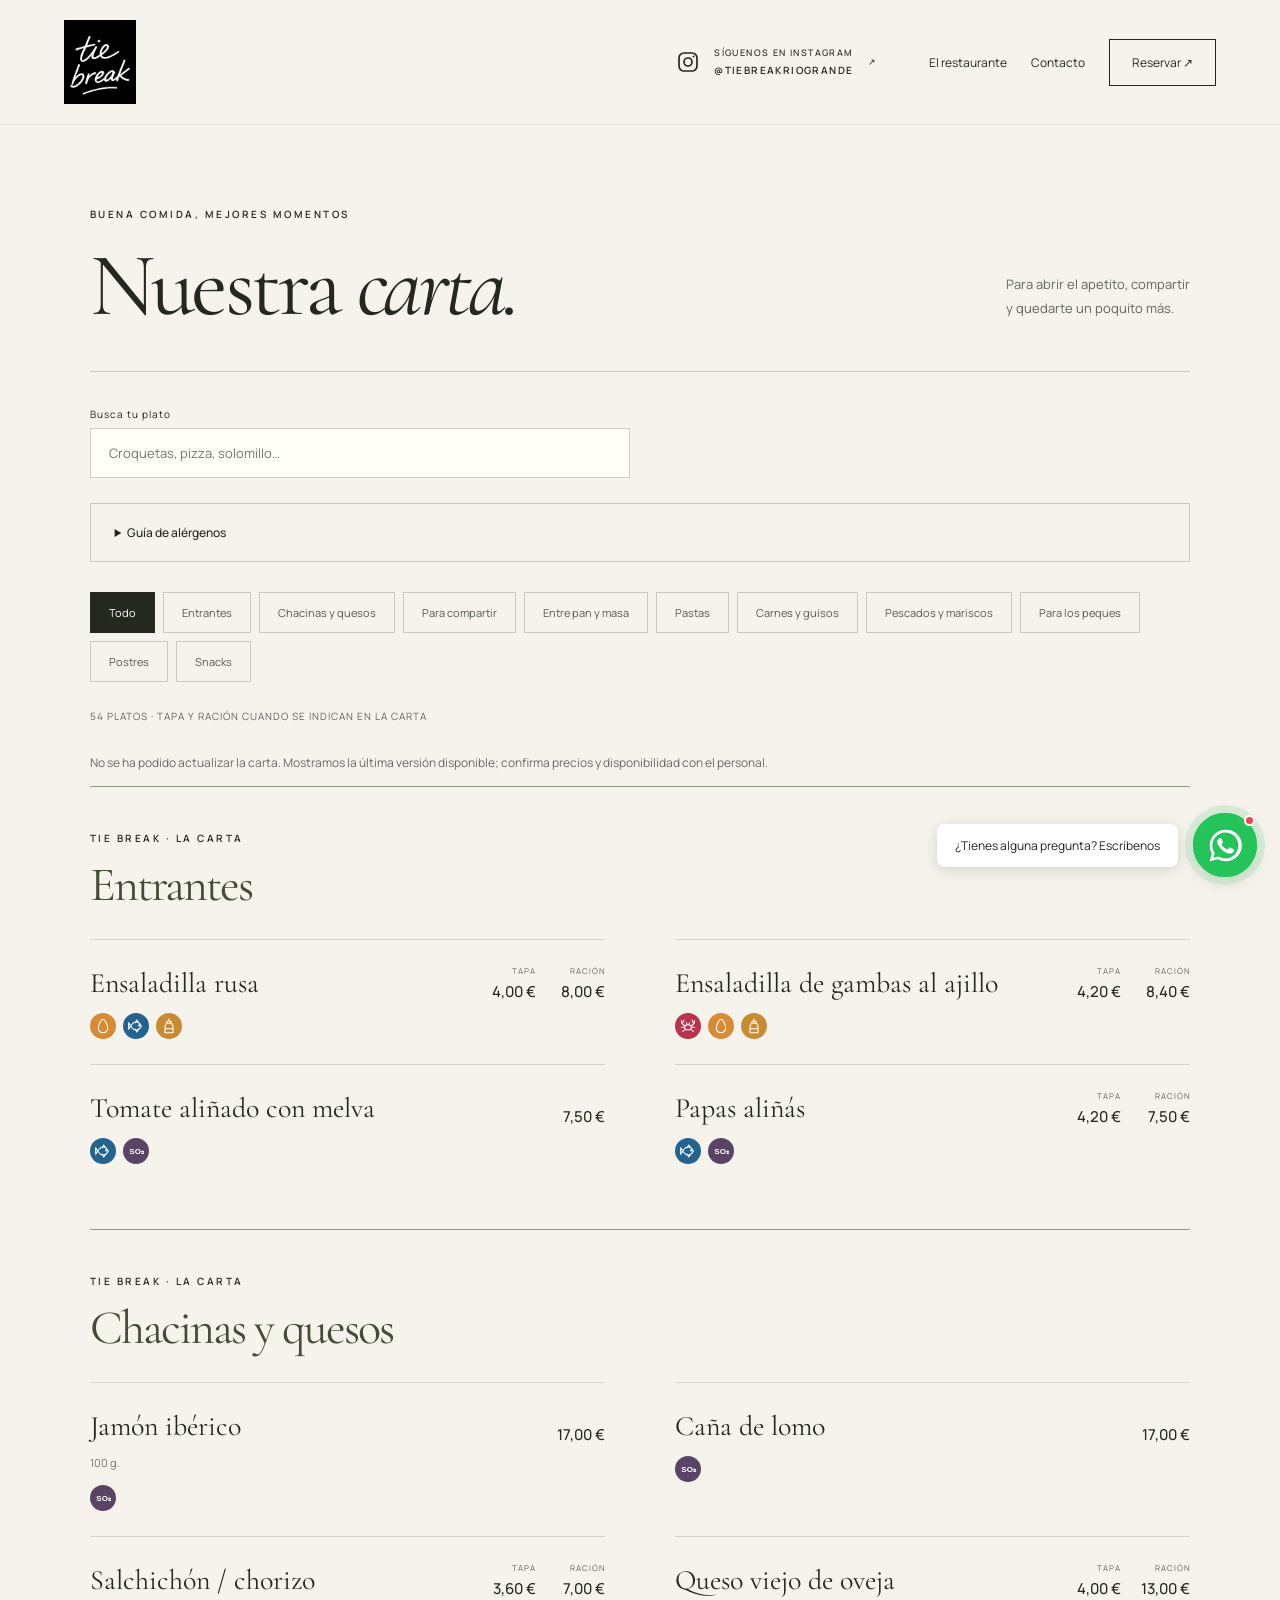
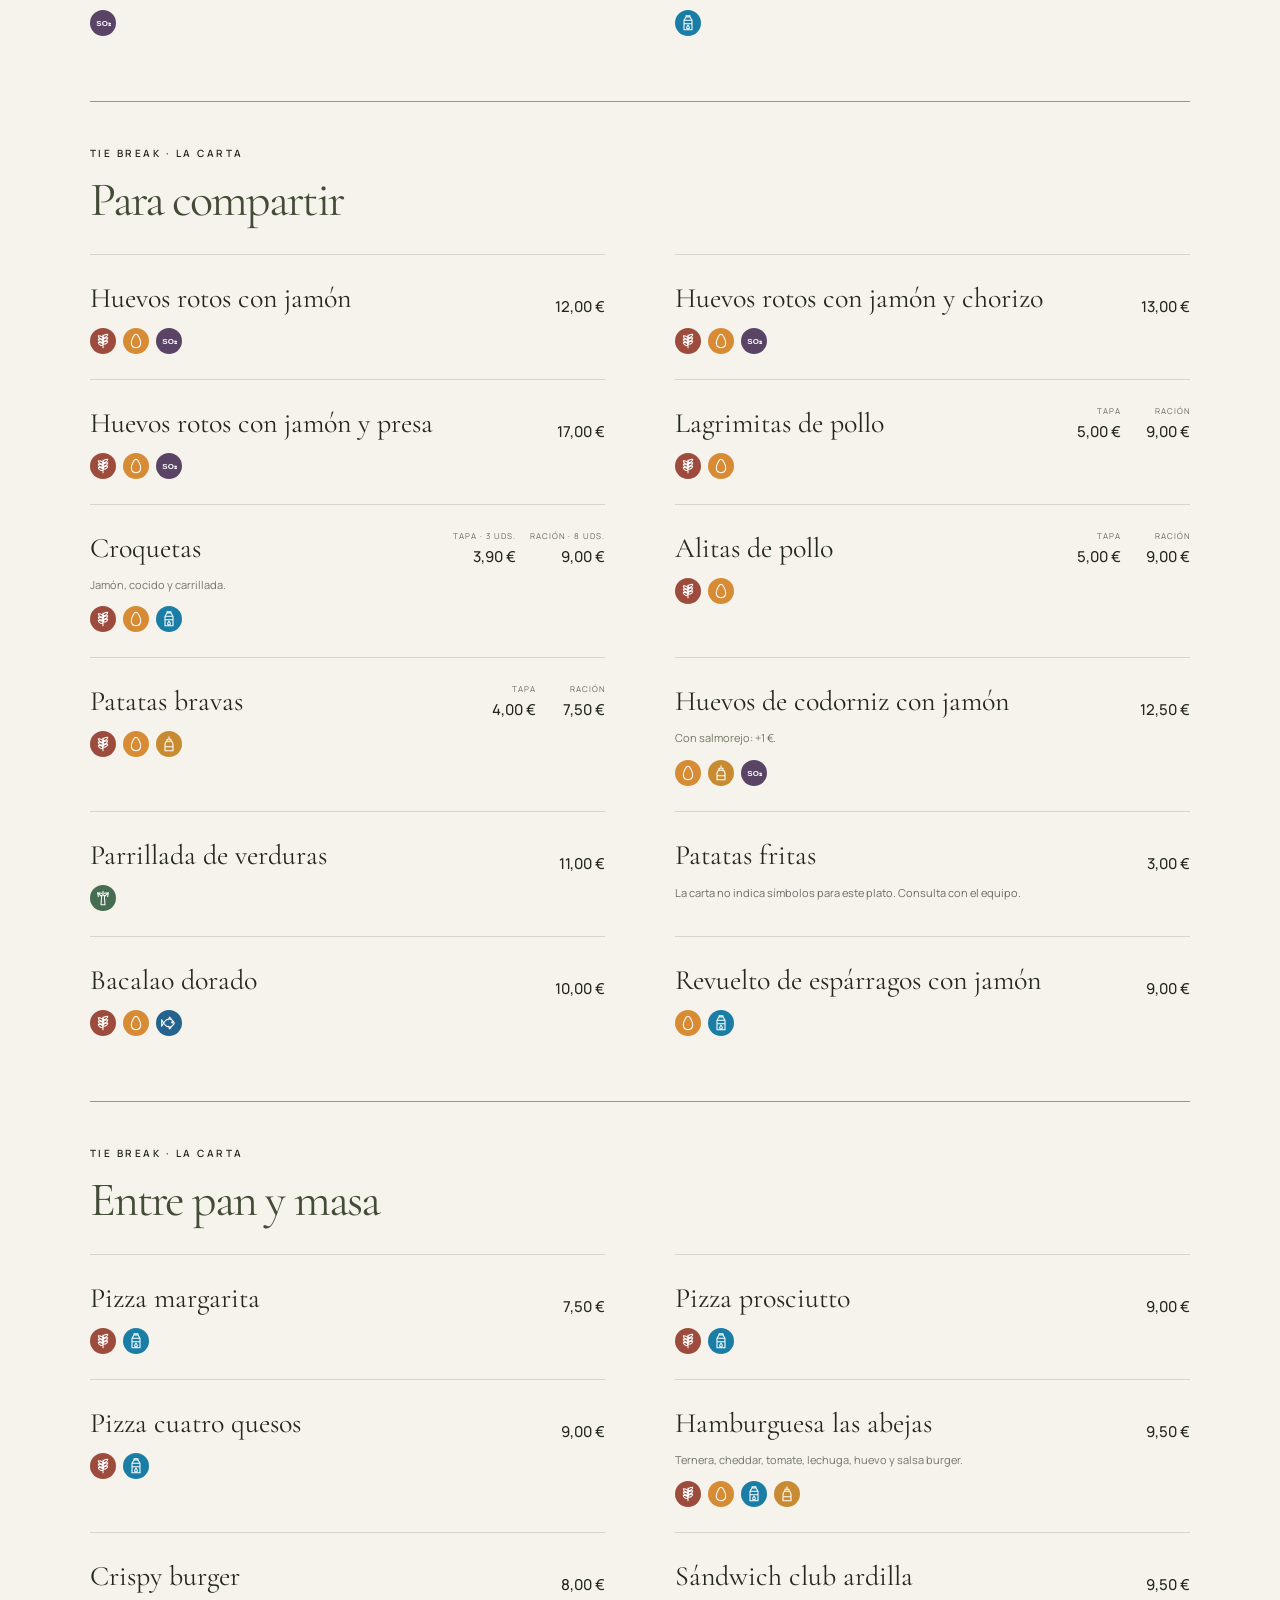
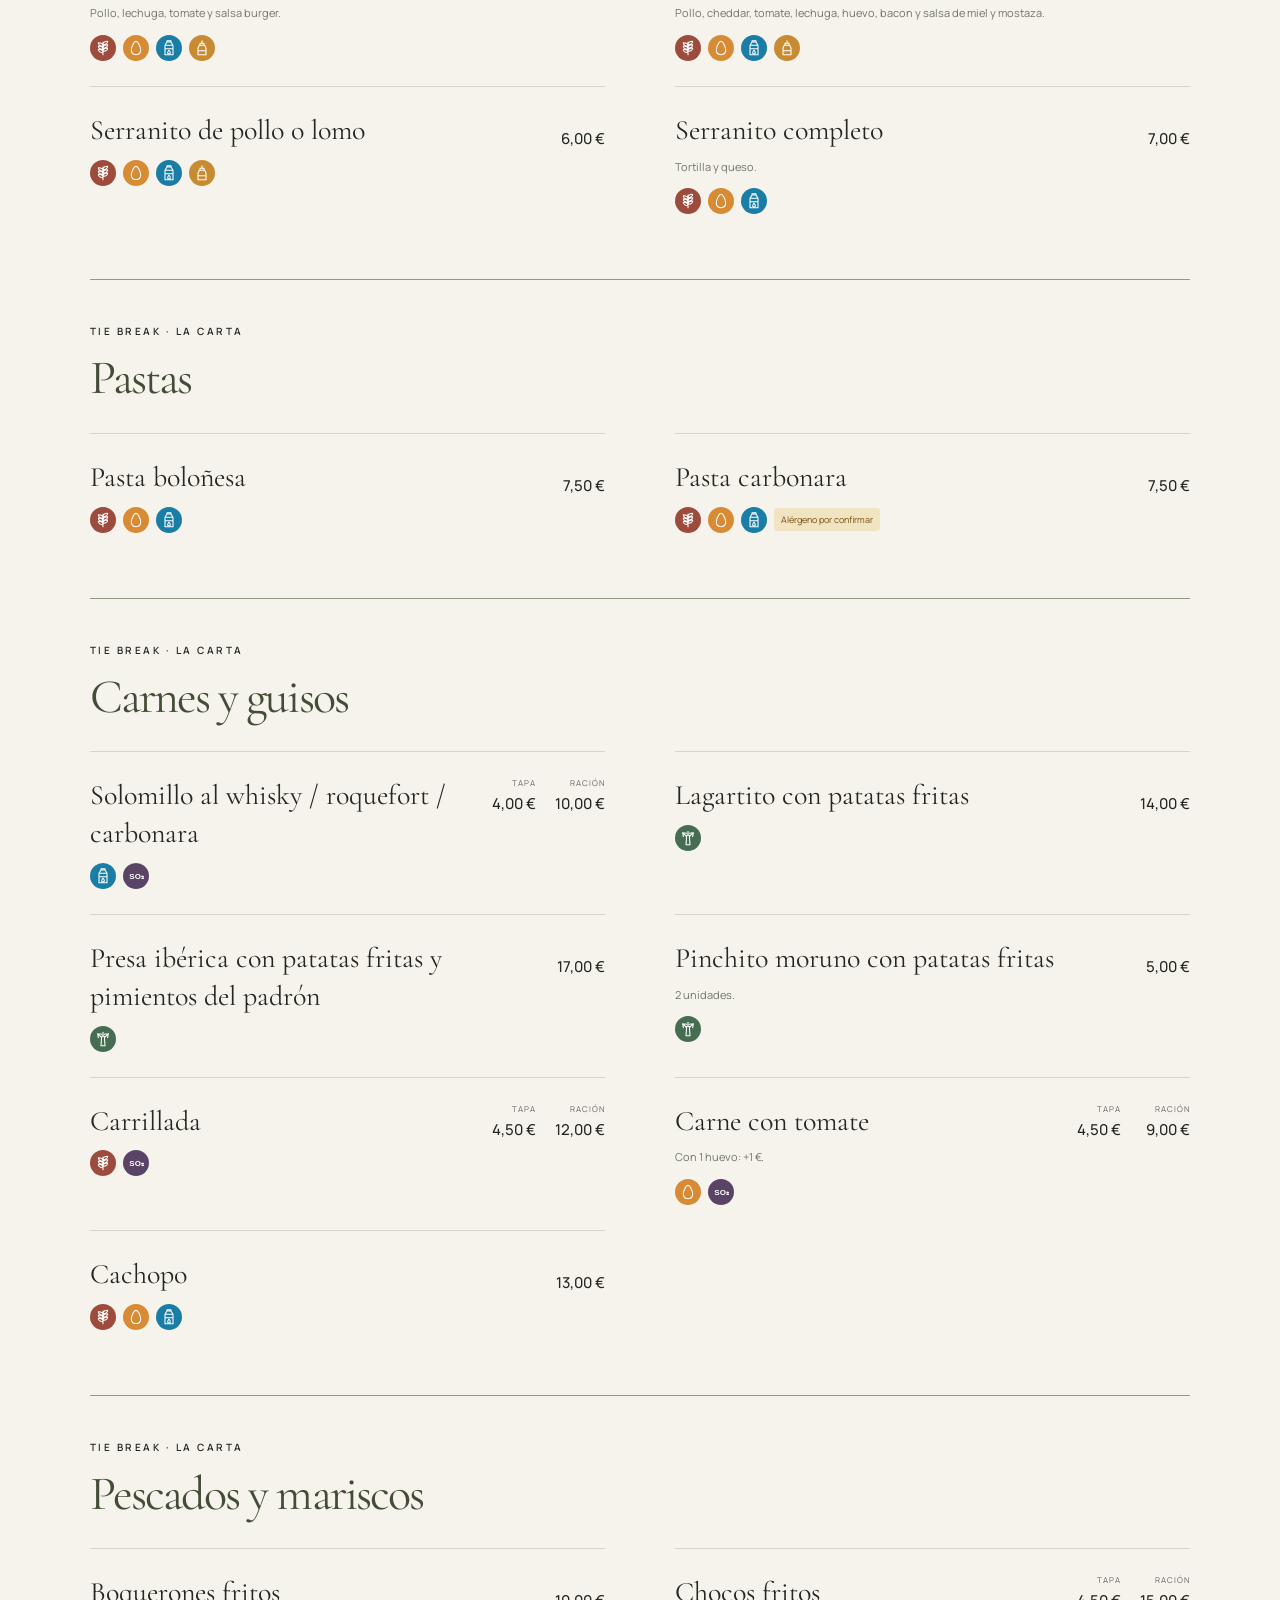
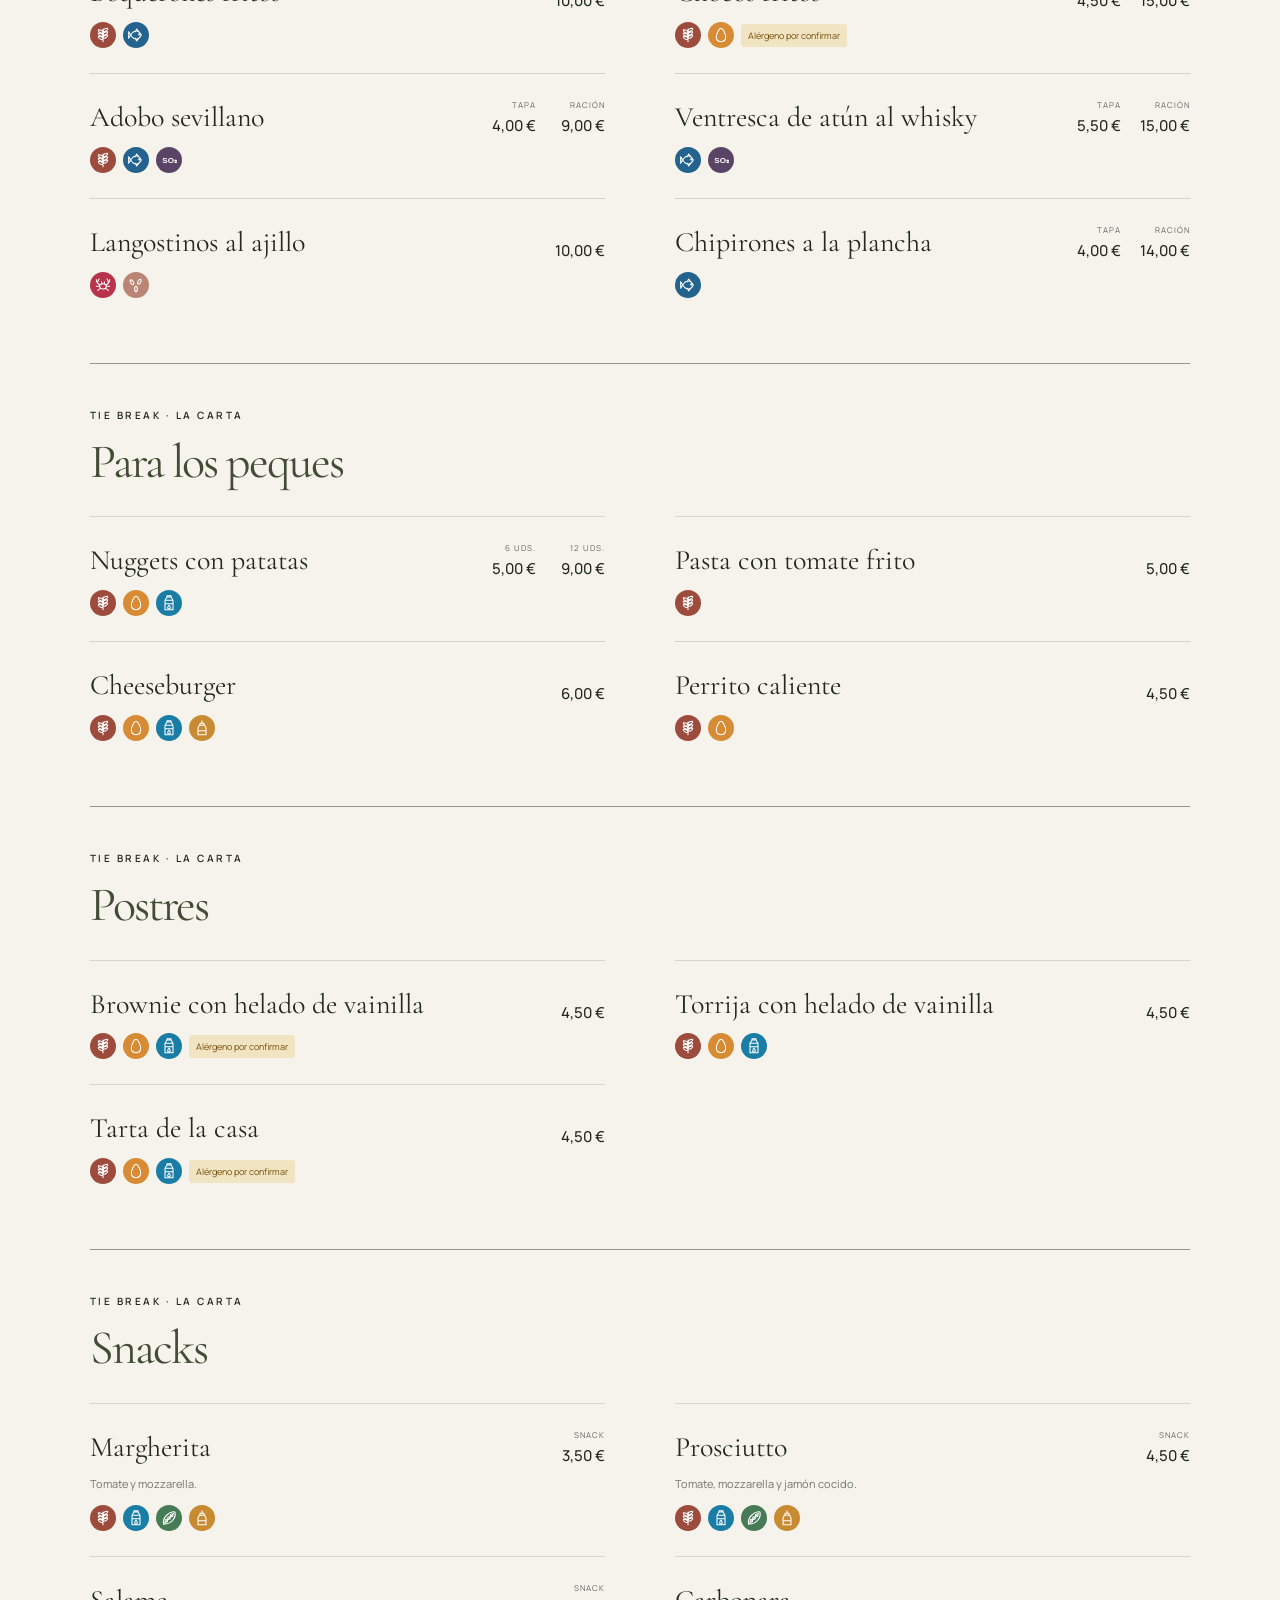
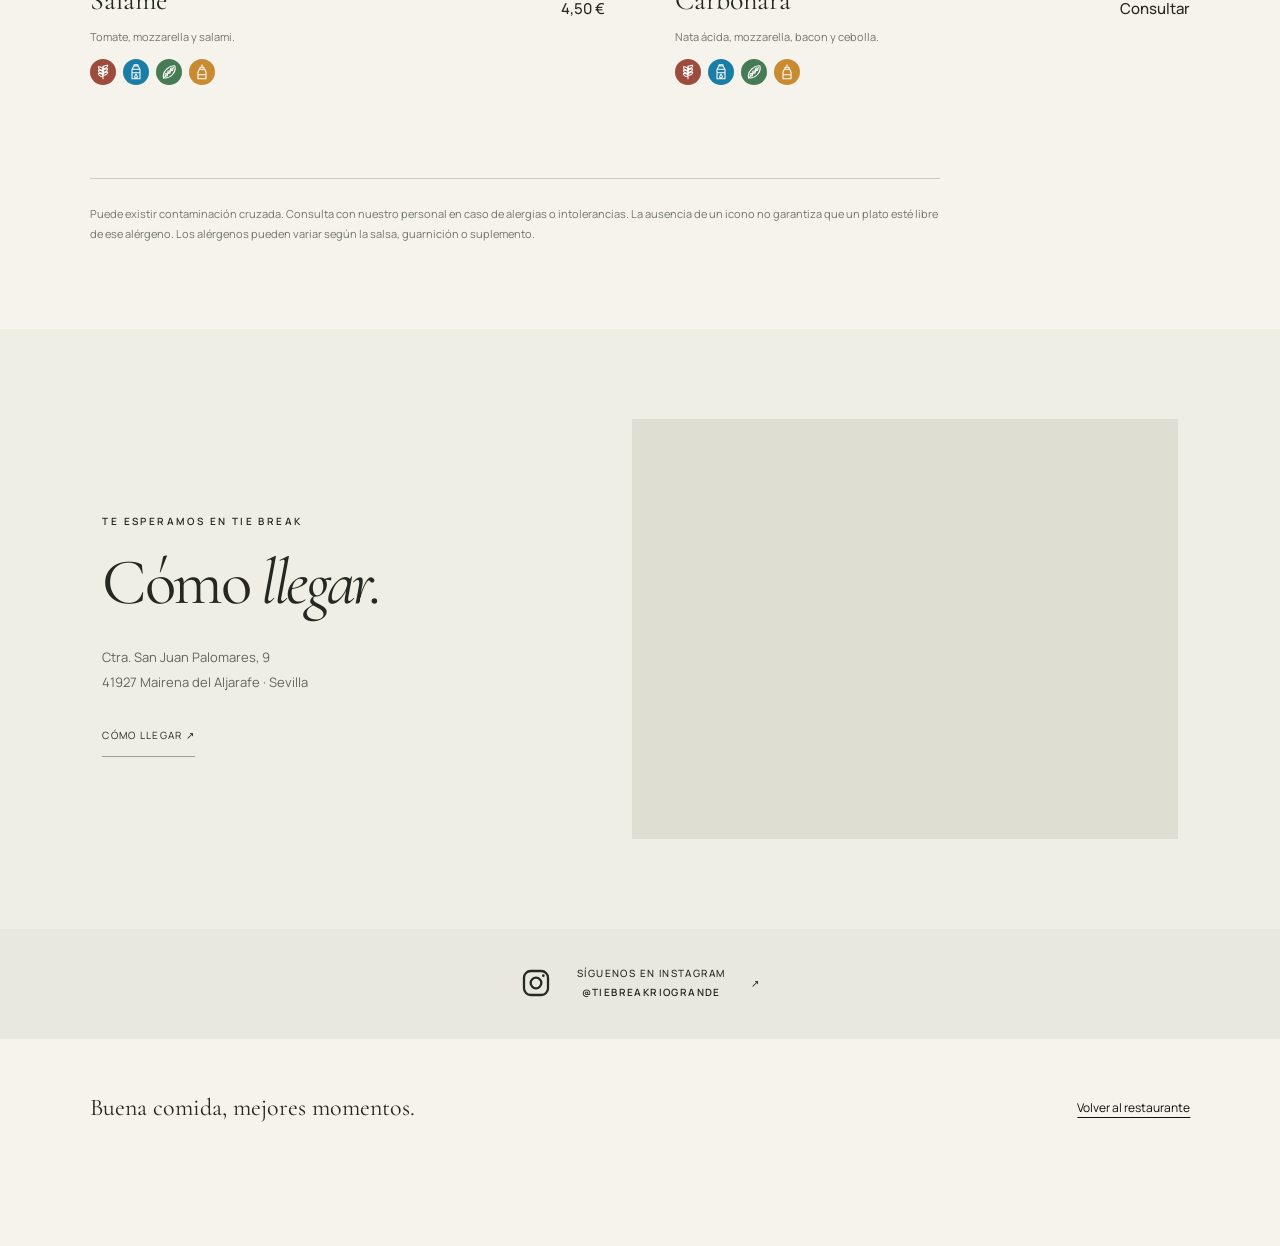
==== commit 1e347cb9: "Update venue location reservation heading and live menu refresh" ====
--- a/carta.html
+++ b/carta.html
@@ -1 +1 @@
-<!doctype html><html lang="es"><head><meta charset="utf-8"><meta name="viewport" content="width=device-width,initial-scale=1"><meta name="theme-color" content="#111"><title>Nuestra carta · Tie Break</title><link rel="stylesheet" href="./style.css"><link rel="stylesheet" href="./menu.css?v=14"><link rel="stylesheet" href="./home.css"><link rel="stylesheet" href="./carta-design.css"><link rel="stylesheet" href="./contact.css?v=2"></head><body class="restaurant-home menu-home"><header class="home-header"><a class="home-brand" href="./" aria-label="Tie Break · Inicio"><img src="./assets/logo.jpg" alt="Tie Break"></a><div class="header-instagram"><a class="instagram-link" href="https://www.instagram.com/tiebreakriogrande/" target="_blank" rel="noopener noreferrer"><svg viewBox="0 0 24 24" fill="none" stroke="currentColor" stroke-width="1.7" aria-hidden="true"><rect x="3" y="3" width="18" height="18" rx="5"/><circle cx="12" cy="12" r="4"/><circle cx="17.5" cy="6.5" r="1" fill="currentColor" stroke="none"/></svg><span>SÍGUENOS EN INSTAGRAM<strong>@TIEBREAKRIOGRANDE</strong></span><span aria-hidden="true">↗</span></a></div><nav aria-label="Navegación principal"><a href="./">El restaurante</a><a href="#contacto">Contacto</a><a href="./#reservar" class="home-reserve">Reservar ↗</a></nav></header><main id="public" class="table-menu"><section class="menu-section" id="carta"><div class="section-heading"><div><p class="eyebrow">BUENA COMIDA, MEJORES MOMENTOS</p><h1>Nuestra <em>carta.</em></h1></div><p>Para abrir el apetito, compartir<br>y quedarte un poquito más.</p></div><div class="menu-toolbar"><label class="menu-search" for="menu-search">Busca tu plato<input id="menu-search" type="search" placeholder="Croquetas, pizza, solomillo…" autocomplete="off"></label></div><details class="allergen-details"><summary>Guía de alérgenos</summary><div class="allergen-legend" id="allergen-legend"></div><p class="muted">Símbolos transcritos de la carta facilitada. Los indicados como «por confirmar» necesitan revisión del local.</p></details><p class="allergen-message" id="allergen-message" role="status" aria-live="polite"></p><div class="filters" id="filters" role="group" aria-label="Categorías de la carta"></div><p class="menu-guide" id="menu-count" role="status" aria-live="polite"></p><p id="menu-live-status" class="muted" role="status"></p><div class="menu-catalogue" id="dishes"></div><p class="allergen-warning">Puede existir contaminación cruzada. Consulta con nuestro personal en caso de alergias o intolerancias. La ausencia de un icono no garantiza que un plato esté libre de ese alérgeno. Los alérgenos pueden variar según la salsa, guarnición o suplemento.</p></section></main><section class="contact-section" id="contacto"><div class="contact-copy"><p class="overline">TE ESPERAMOS EN TIE BREAK</p><h2>Cómo <em>llegar.</em></h2><address>Carretera San Juan - Palomares, 6<br>Mairena del Aljarafe · Andalucía, España</address><a class="text-link" href="https://www.google.com/maps/search/?api=1&amp;query=Carretera+San+Juan+-+Palomares+6+Mairena+del+Aljarafe+Spain" target="_blank" rel="noopener noreferrer">CÓMO LLEGAR ↗</a></div><iframe title="Ubicación de Tie Break en Google Maps" src="https://maps.google.com/maps?q=Carretera%20San%20Juan%20-%20Palomares%206%20Mairena%20del%20Aljarafe%20Spain&amp;output=embed" loading="lazy" referrerpolicy="no-referrer-when-downgrade" allowfullscreen></iframe></section><section class="instagram-band"><a class="instagram-link" href="https://www.instagram.com/tiebreakriogrande/" target="_blank" rel="noopener noreferrer"><svg viewBox="0 0 24 24" fill="none" stroke="currentColor" stroke-width="1.7" aria-hidden="true"><rect x="3" y="3" width="18" height="18" rx="5"/><circle cx="12" cy="12" r="4"/><circle cx="17.5" cy="6.5" r="1" fill="currentColor" stroke="none"/></svg><span>SÍGUENOS EN INSTAGRAM<strong>@TIEBREAKRIOGRANDE</strong></span><span aria-hidden="true">↗</span></a></section><footer class="compact-footer"><p>Buena comida, mejores momentos.</p><a class="quiet" href="./">Volver al restaurante</a></footer><script src="./menu-data.js"></script><script src="./menu.js?v=14"></script><a class="whatsapp-float" href="https://wa.me/34663781595?text=Hola%2C%20%C2%BFqu%C3%A9%20tal%3F%20Estoy%20interesad%40%20en%20tener%20m%C3%A1s%20informaci%C3%B3n%20sobre%20su%20restaurante%20o%20hacer%20una%20reserva." target="_blank" rel="noopener noreferrer" aria-label="Contactar por WhatsApp al +34 663 781 595"><span class="whatsapp-label">¿Tienes alguna pregunta? Escríbenos</span><span class="whatsapp-circle"><span class="whatsapp-dot" aria-hidden="true"></span><svg viewBox="0 0 32 32" fill="currentColor" aria-hidden="true"><path d="M16 3a13 13 0 0 0-11.3 19.4L3 29l6.8-1.8A13 13 0 1 0 16 3Zm0 23.7a10.7 10.7 0 0 1-5.5-1.5l-.4-.2-4 1.1 1.1-3.9-.3-.4A10.7 10.7 0 1 1 16 26.7Zm5.9-8c-.3-.2-1.9-.9-2.2-1s-.5-.2-.7.2-.8 1-1 1.2-.4.2-.7.1a8.8 8.8 0 0 1-2.6-1.6 10 10 0 0 1-1.8-2.3c-.2-.3 0-.5.1-.7l.5-.6.3-.5c.1-.2 0-.4 0-.6l-1-2.4c-.3-.6-.6-.5-.8-.5h-.7c-.2 0-.6.1-.9.4-.3.4-1.2 1.2-1.2 2.8s1.2 3.1 1.4 3.3 2.4 3.8 5.8 5.3c.8.3 1.5.6 2 .7.8.2 1.5.2 2.1.1.6-.1 1.9-.8 2.2-1.6s.3-1.5.2-1.6-.3-.2-.6-.4Z"/></svg></span></a><script src="./menu-live.js?v=14"></script></body></html>+<!doctype html><html lang="es"><head><meta charset="utf-8"><meta name="viewport" content="width=device-width,initial-scale=1"><meta name="theme-color" content="#111"><title>Nuestra carta · Tie Break</title><link rel="stylesheet" href="./style.css"><link rel="stylesheet" href="./menu.css?v=17"><link rel="stylesheet" href="./home.css"><link rel="stylesheet" href="./carta-design.css"><link rel="stylesheet" href="./contact.css?v=2"></head><body class="restaurant-home menu-home"><header class="home-header"><a class="home-brand" href="./" aria-label="Tie Break · Inicio"><img src="./assets/logo.jpg" alt="Tie Break"></a><div class="header-instagram"><a class="instagram-link" href="https://www.instagram.com/tiebreakriogrande/" target="_blank" rel="noopener noreferrer"><svg viewBox="0 0 24 24" fill="none" stroke="currentColor" stroke-width="1.7" aria-hidden="true"><rect x="3" y="3" width="18" height="18" rx="5"/><circle cx="12" cy="12" r="4"/><circle cx="17.5" cy="6.5" r="1" fill="currentColor" stroke="none"/></svg><span>SÍGUENOS EN INSTAGRAM<strong>@TIEBREAKRIOGRANDE</strong></span><span aria-hidden="true">↗</span></a></div><nav aria-label="Navegación principal"><a href="./">El restaurante</a><a href="#contacto">Contacto</a><a href="./#reservar" class="home-reserve">Reservar ↗</a></nav></header><main id="public" class="table-menu"><section class="menu-section" id="carta"><div class="section-heading"><div><p class="eyebrow">BUENA COMIDA, MEJORES MOMENTOS</p><h1>Nuestra <em>carta.</em></h1></div><p>Para abrir el apetito, compartir<br>y quedarte un poquito más.</p></div><div class="menu-toolbar"><label class="menu-search" for="menu-search">Busca tu plato<input id="menu-search" type="search" placeholder="Croquetas, pizza, solomillo…" autocomplete="off"></label></div><details class="allergen-details"><summary>Guía de alérgenos</summary><div class="allergen-legend" id="allergen-legend"></div><p class="muted">Símbolos transcritos de la carta facilitada. Los indicados como «por confirmar» necesitan revisión del local.</p></details><p class="allergen-message" id="allergen-message" role="status" aria-live="polite"></p><div class="filters" id="filters" role="group" aria-label="Categorías de la carta"></div><p class="menu-guide" id="menu-count" role="status" aria-live="polite"></p><p id="menu-live-status" class="muted" role="status"></p><div class="menu-catalogue" id="dishes"></div><p class="allergen-warning">Puede existir contaminación cruzada. Consulta con nuestro personal en caso de alergias o intolerancias. La ausencia de un icono no garantiza que un plato esté libre de ese alérgeno. Los alérgenos pueden variar según la salsa, guarnición o suplemento.</p></section></main><section class="contact-section" id="contacto"><div class="contact-copy"><p class="overline">TE ESPERAMOS EN TIE BREAK</p><h2>Cómo <em>llegar.</em></h2><address>Ctra. San Juan Palomares, 9<br>41927 Mairena del Aljarafe · Sevilla</address><a class="text-link" href="https://www.google.com/maps/search/?api=1&amp;query=Ctra.+San+Juan+Palomares%2C+9%2C+41927+Mairena+del+Aljarafe%2C+Sevilla" target="_blank" rel="noopener noreferrer">CÓMO LLEGAR ↗</a></div><iframe title="Ubicación de Tie Break en Google Maps" src="https://maps.google.com/maps?q=Ctra.%20San%20Juan%20Palomares%2C%209%2C%2041927%20Mairena%20del%20Aljarafe%2C%20Sevilla&amp;output=embed" loading="lazy" referrerpolicy="no-referrer-when-downgrade" allowfullscreen></iframe></section><section class="instagram-band"><a class="instagram-link" href="https://www.instagram.com/tiebreakriogrande/" target="_blank" rel="noopener noreferrer"><svg viewBox="0 0 24 24" fill="none" stroke="currentColor" stroke-width="1.7" aria-hidden="true"><rect x="3" y="3" width="18" height="18" rx="5"/><circle cx="12" cy="12" r="4"/><circle cx="17.5" cy="6.5" r="1" fill="currentColor" stroke="none"/></svg><span>SÍGUENOS EN INSTAGRAM<strong>@TIEBREAKRIOGRANDE</strong></span><span aria-hidden="true">↗</span></a></section><footer class="compact-footer"><p>Buena comida, mejores momentos.</p><a class="quiet" href="./">Volver al restaurante</a></footer><script src="./menu-data.js"></script><script src="./menu.js?v=17"></script><a class="whatsapp-float" href="https://wa.me/34663781595?text=Hola%2C%20%C2%BFqu%C3%A9%20tal%3F%20Estoy%20interesad%40%20en%20tener%20m%C3%A1s%20informaci%C3%B3n%20sobre%20su%20restaurante%20o%20hacer%20una%20reserva." target="_blank" rel="noopener noreferrer" aria-label="Contactar por WhatsApp al +34 663 781 595"><span class="whatsapp-label">¿Tienes alguna pregunta? Escríbenos</span><span class="whatsapp-circle"><span class="whatsapp-dot" aria-hidden="true"></span><svg viewBox="0 0 32 32" fill="currentColor" aria-hidden="true"><path d="M16 3a13 13 0 0 0-11.3 19.4L3 29l6.8-1.8A13 13 0 1 0 16 3Zm0 23.7a10.7 10.7 0 0 1-5.5-1.5l-.4-.2-4 1.1 1.1-3.9-.3-.4A10.7 10.7 0 1 1 16 26.7Zm5.9-8c-.3-.2-1.9-.9-2.2-1s-.5-.2-.7.2-.8 1-1 1.2-.4.2-.7.1a8.8 8.8 0 0 1-2.6-1.6 10 10 0 0 1-1.8-2.3c-.2-.3 0-.5.1-.7l.5-.6.3-.5c.1-.2 0-.4 0-.6l-1-2.4c-.3-.6-.6-.5-.8-.5h-.7c-.2 0-.6.1-.9.4-.3.4-1.2 1.2-1.2 2.8s1.2 3.1 1.4 3.3 2.4 3.8 5.8 5.3c.8.3 1.5.6 2 .7.8.2 1.5.2 2.1.1.6-.1 1.9-.8 2.2-1.6s.3-1.5.2-1.6-.3-.2-.6-.4Z"/></svg></span></a><script src="./menu-live.js?v=18"></script></body></html>
--- a/menu.css
+++ b/menu.css
@@ -3,3 +3,7 @@
 @media(max-width:600px){.menu-toolbar{gap:15px}.menu-search{max-width:none;flex-basis:100%}.menu-prices{gap:10px;flex-direction:column}.menu-prices>div{min-width:66px}.menu-prices span{font-size:8px}.menu-prices strong{font-size:14px}.menu-item{gap:12px}.menu-item h4{font-size:21px}.allergen-legend{grid-template-columns:repeat(2,minmax(0,1fr));gap:16px}.allergen-details{padding:17px}.menu-section .filters{gap:7px}.menu-section .filters button{font-size:11px;padding:9px 12px}.allergen-badge{width:32px;height:32px;min-width:32px}.menu-category{padding-top:24px}.menu-section{padding-top:42px}}
 
 .menu-dish-photo{width:96px;height:96px;object-fit:cover;flex-shrink:0;border-radius:3px}.menu-item:has(.menu-dish-photo){align-items:start}@media(max-width:600px){.menu-dish-photo{width:72px;height:72px}.menu-item:has(.menu-dish-photo){flex-wrap:wrap}.menu-item:has(.menu-dish-photo) .menu-item-main{flex-basis:calc(100% - 90px)}.menu-item:has(.menu-dish-photo) .menu-prices{margin-left:84px;flex-direction:row}}
+
+.set-menu-courses{border-left:2px solid #c8cdb9;padding-left:18px;margin:20px 0}.set-menu-courses>div+div{margin-top:18px}.set-menu-courses strong{font-size:11px;letter-spacing:1px;text-transform:uppercase;color:#4f5941}.menu-item .set-menu-courses p{margin:7px 0 0;line-height:1.9}
+
+.public-course-options{display:grid;gap:18px;margin-top:14px}.public-course-dish{display:flex;align-items:start;gap:14px}.public-course-dish>img{width:80px;height:80px;object-fit:cover;border-radius:3px;flex-shrink:0}.public-course-dish h5{font-family:inherit;font-size:15px;line-height:1.6;margin:0;font-weight:500}.public-course-dish .allergen-badge{width:24px!important;height:24px!important;min-width:24px!important}.public-course-dish .allergen-row{margin-top:8px}@media(max-width:600px){.public-course-dish>img{width:64px;height:64px}.public-course-dish{gap:10px}}
